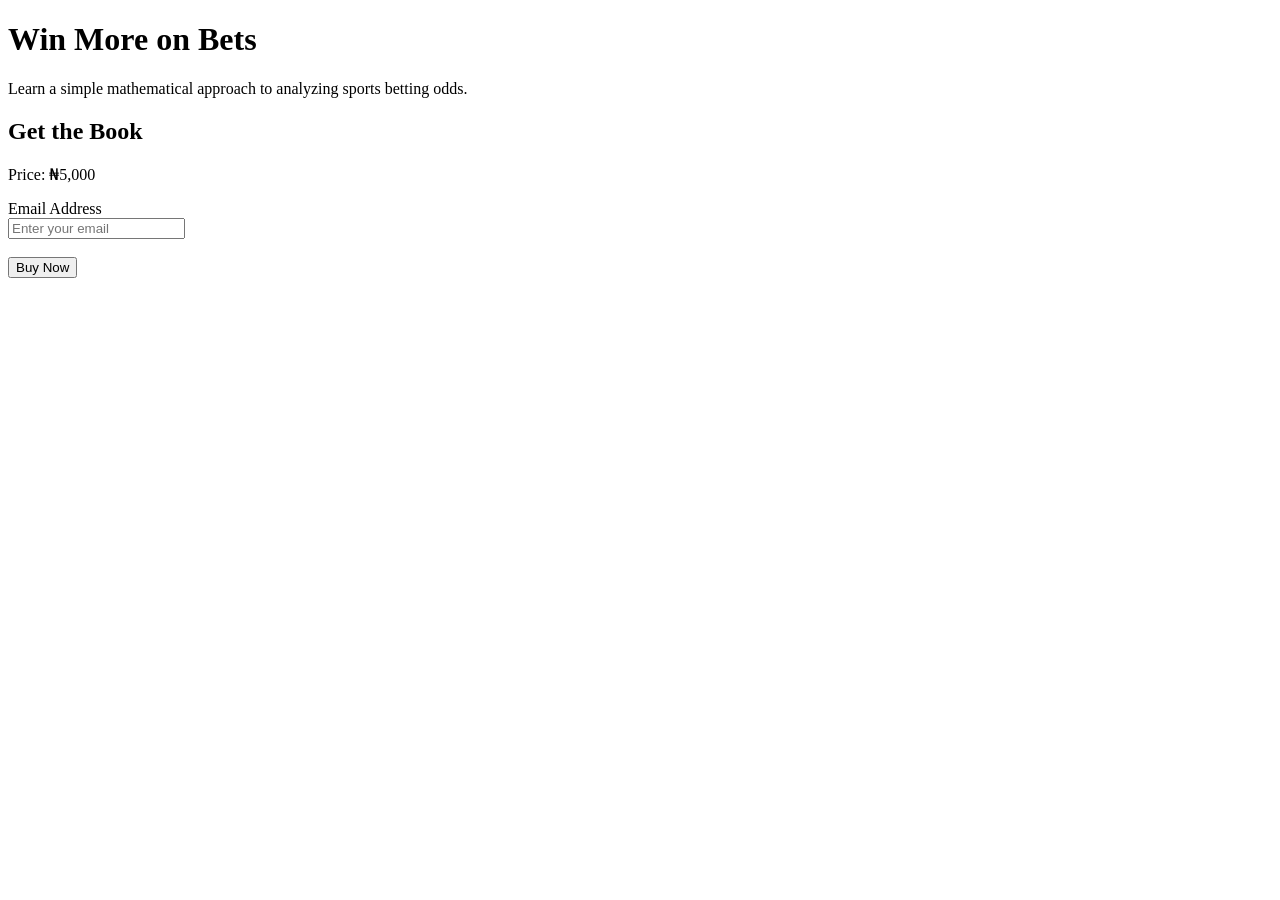
==== index.html @ 3d90311e "first commit" ====
<!DOCTYPE html>
<html lang="en">
<head>
    <meta charset="UTF-8">
    <meta name="viewport" content="width=device-width, initial-scale=1.0">
    <title>Win More on Bets</title>
</head>

<body>

    <h1>Win More on Bets</h1>

    <p>
        Learn a simple mathematical approach to analyzing sports betting odds.
    </p>

    <h2>Get the Book</h2>

    <p>Price: ₦5,000</p>

    <form id="paymentForm">

        <label for="email">Email Address</label>
        <br>

        <input
            type="email"
            id="email"
            name="email"
            placeholder="Enter your email"
            required
        >

        <br><br>

        <button type="submit" id="buyButton">
            Buy Now
        </button>

    </form>

    <p id="message"></p>

    <script src="script.js"></script>

</body>
</html>
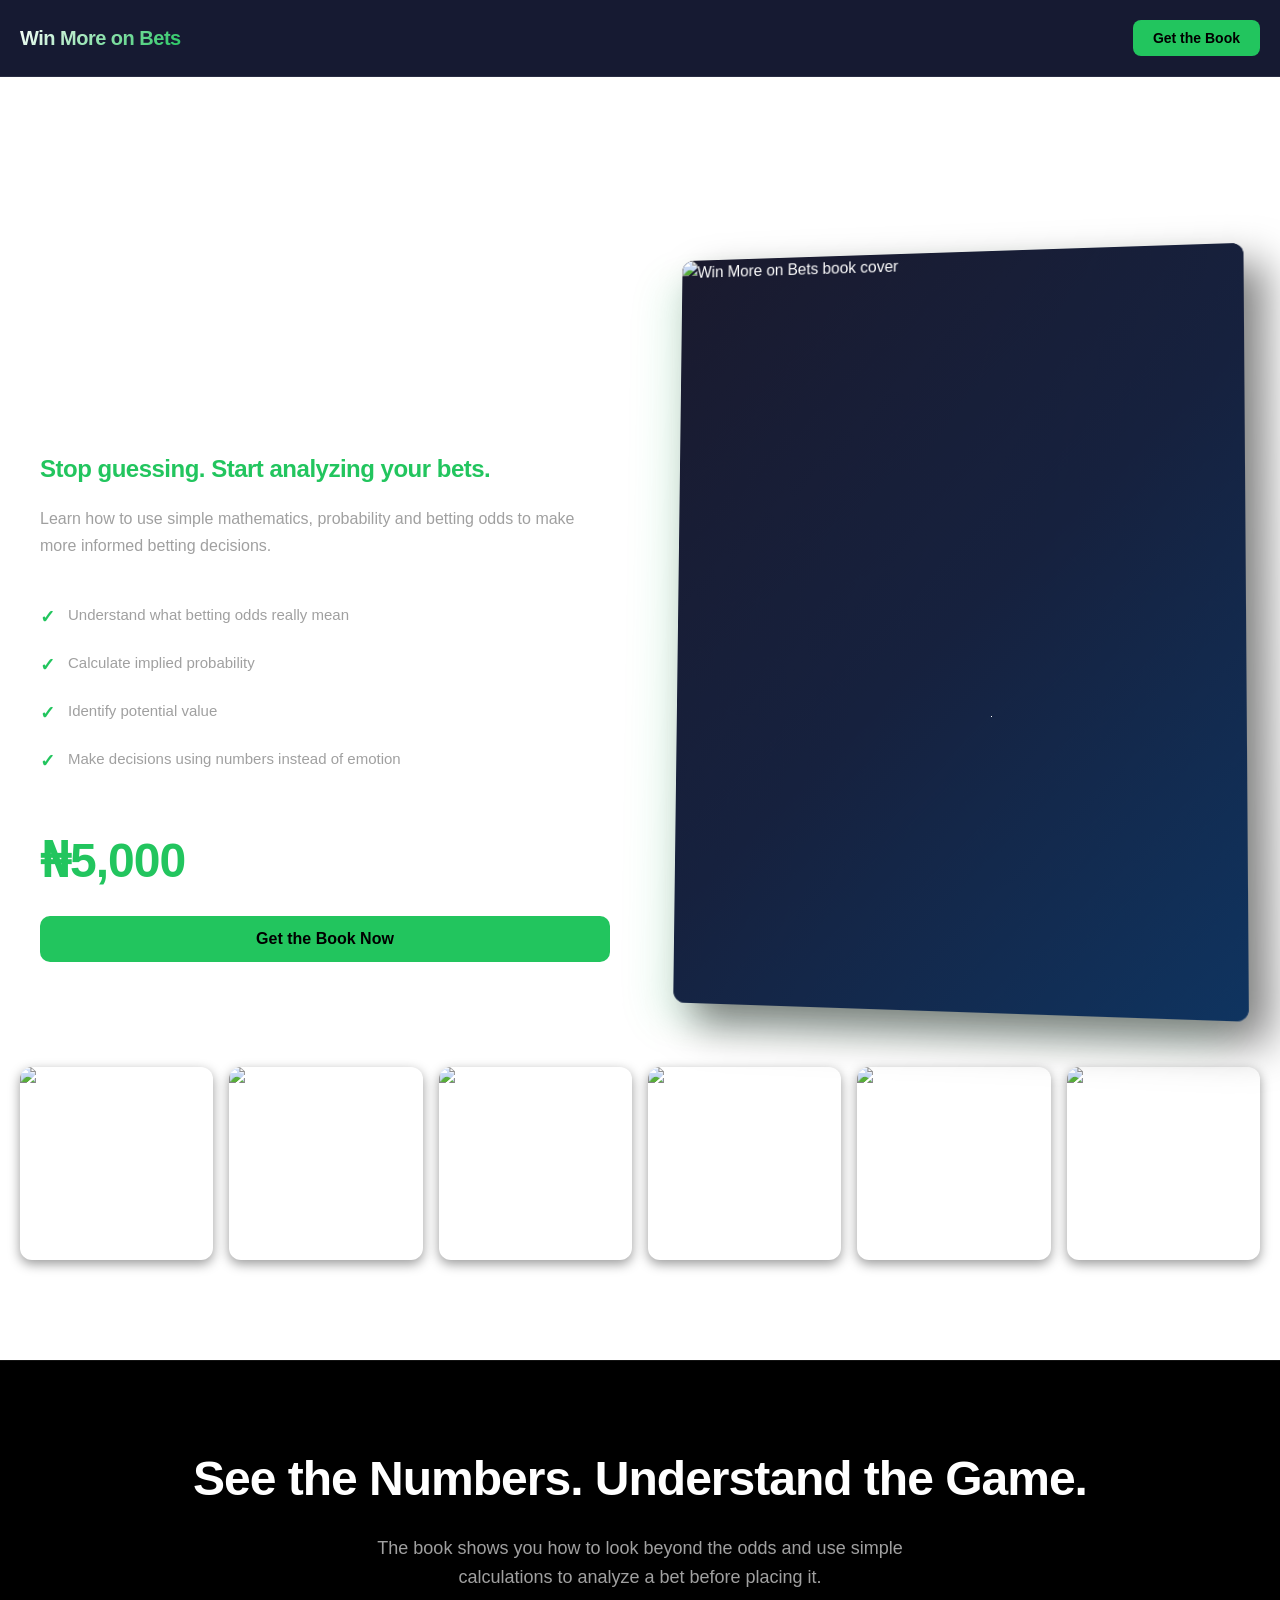
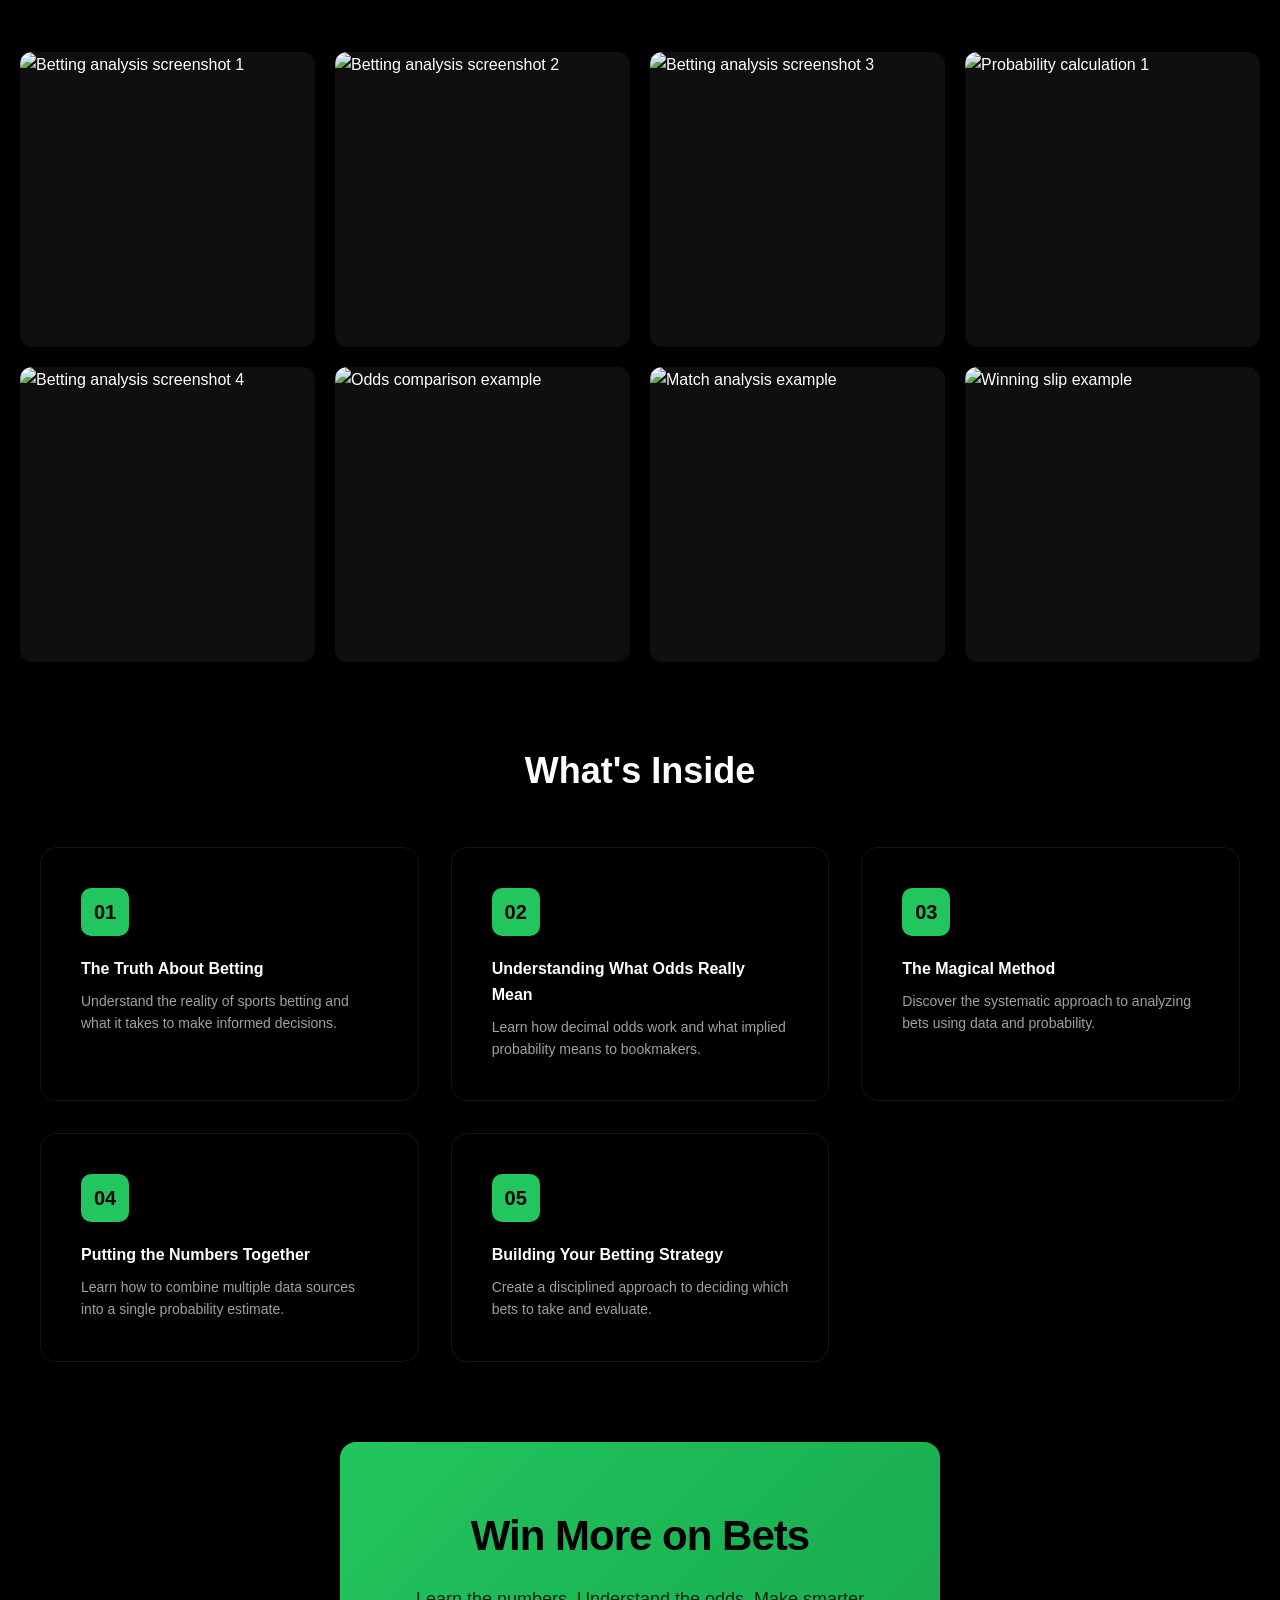
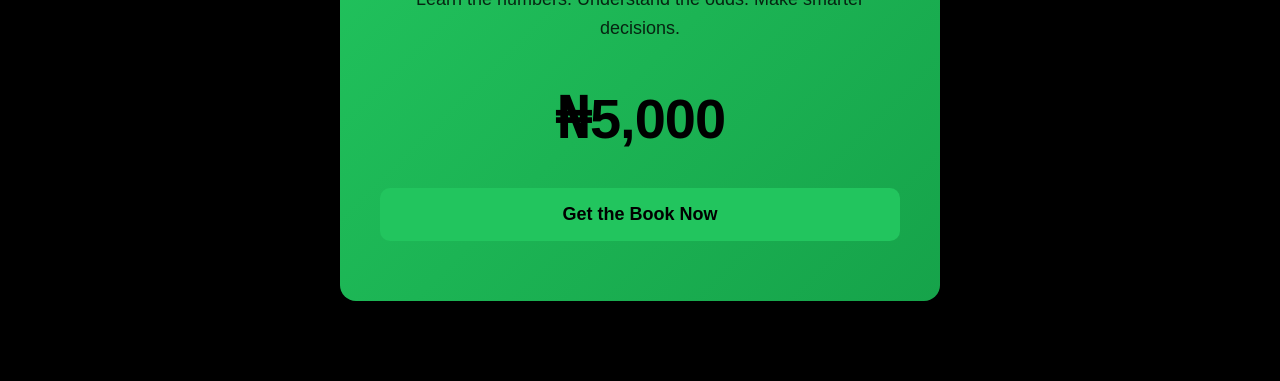
==== commit 9c357101: "Configure static files for deployment" ====
--- a/index.html
+++ b/index.html
@@ -3,45 +3,223 @@
 <head>
     <meta charset="UTF-8">
     <meta name="viewport" content="width=device-width, initial-scale=1.0">
+    <meta name="description" content="Learn to use simple mathematics and probability to make more informed sports betting decisions. Win More on Bets.">
+    <meta name="theme-color" content="#000000">
+    
+    <!-- Open Graph -->
+    <meta property="og:title" content="Win More on Bets — Stop Guessing. Start Analyzing.">
+    <meta property="og:description" content="Learn to use simple mathematics, probability and betting odds analysis to make more informed betting decisions.">
+    <meta property="og:type" content="website">
+    <meta property="og:url" content="https://winmoreonbets.com">
+    
+    <!-- Twitter Card -->
+    <meta name="twitter:card" content="summary_large_image">
+    <meta name="twitter:title" content="Win More on Bets">
+    <meta name="twitter:description" content="Stop guessing. Start analyzing your bets.">
+    
     <title>Win More on Bets</title>
+    <link rel="stylesheet" href="style.css">
 </head>
 
 <body>
 
-    <h1>Win More on Bets</h1>
-
-    <p>
-        Learn a simple mathematical approach to analyzing sports betting odds.
-    </p>
-
-    <h2>Get the Book</h2>
-
-    <p>Price: ₦5,000</p>
-
-    <form id="paymentForm">
-
-        <label for="email">Email Address</label>
-        <br>
-
-        <input
-            type="email"
-            id="email"
-            name="email"
-            placeholder="Enter your email"
-            required
-        >
-
-        <br><br>
-
-        <button type="submit" id="buyButton">
-            Buy Now
-        </button>
-
-    </form>
-
-    <p id="message"></p>
+    <!-- HEADER -->
+    <header class="header">
+        <div class="header-content">
+            <div class="logo">Win More on Bets</div>
+            <button class="header-cta" id="header-cta">Get the Book</button>
+        </div>
+    </header>
+
+    <!-- SECTION 1: HERO / PRODUCT OFFER -->
+    <section class="hero" id="section-1">
+        <div class="hero-container">
+            <!-- Left Content -->
+            <div class="hero-content">
+                <h1 class="hero-title">Win More<br>On Bets</h1>
+                <p class="hero-hook">Stop guessing. Start analyzing your bets.</p>
+                <p class="hero-description">Learn how to use simple mathematics, probability and betting odds to make more informed betting decisions.</p>
+                
+                <ul class="hero-benefits">
+                    <li>Understand what betting odds really mean</li>
+                    <li>Calculate implied probability</li>
+                    <li>Identify potential value</li>
+                    <li>Make decisions using numbers instead of emotion</li>
+                </ul>
+
+                <div class="hero-price-section">
+                    <div class="price">₦5,000</div>
+                    <button class="btn btn-primary" id="cta-hero">Get the Book Now</button>
+                </div>
+            </div>
+
+            <!-- Right: Book Mockup -->
+            <div class="hero-book">
+                <div class="book-cover">
+                    <img src="images/book-cover.png" alt="Win More on Bets book cover" class="book-image">
+                </div>
+            </div>
+        </div>
+
+        <!-- Image Gallery Strip -->
+        <div class="gallery-strip">
+            <div class="gallery-strip-item">
+                <img src="images/winning-1.png" alt="Winning bet example 1" loading="lazy">
+            </div>
+            <div class="gallery-strip-item">
+                <img src="images/winning-2.png" alt="Winning bet example 2" loading="lazy">
+            </div>
+            <div class="gallery-strip-item">
+                <img src="images/winning-3.png" alt="Winning bet example 3" loading="lazy">
+            </div>
+            <div class="gallery-strip-item">
+                <img src="images/winning-4.png" alt="Winning bet example 4" loading="lazy">
+            </div>
+            <div class="gallery-strip-item">
+                <img src="images/winning-5.png" alt="Winning bet example 5" loading="lazy">
+            </div>
+            <div class="gallery-strip-item">
+                <img src="images/analysis.png" alt="Betting analysis" loading="lazy">
+            </div>
+        </div>
+    </section>
+
+    <!-- SECTION 2: PROOF + WHAT YOU GET -->
+    <section class="proof-section" id="section-2">
+        <div class="proof-header">
+            <h2>See the Numbers. Understand the Game.</h2>
+            <p>The book shows you how to look beyond the odds and use simple calculations to analyze a bet before placing it.</p>
+        </div>
+
+        <!-- Screenshot Gallery -->
+        <div class="gallery-container">
+            <div class="gallery-grid">
+                <div class="gallery-item">
+                    <img src="images/winning-1.png" alt="Betting analysis screenshot 1" loading="lazy">
+                    <div class="gallery-overlay"></div>
+                </div>
+                <div class="gallery-item">
+                    <img src="images/winning-2.png" alt="Betting analysis screenshot 2" loading="lazy">
+                    <div class="gallery-overlay"></div>
+                </div>
+                <div class="gallery-item">
+                    <img src="images/winning-3.png" alt="Betting analysis screenshot 3" loading="lazy">
+                    <div class="gallery-overlay"></div>
+                </div>
+                <div class="gallery-item">
+                    <img src="images/analysis-1.png" alt="Probability calculation 1" loading="lazy">
+                    <div class="gallery-overlay"></div>
+                </div>
+                <div class="gallery-item">
+                    <img src="images/winning-4.png" alt="Betting analysis screenshot 4" loading="lazy">
+                    <div class="gallery-overlay"></div>
+                </div>
+                <div class="gallery-item">
+                    <img src="images/analysis-2.png" alt="Odds comparison example" loading="lazy">
+                    <div class="gallery-overlay"></div>
+                </div>
+                <div class="gallery-item">
+                    <img src="images/winning-5.png" alt="Match analysis example" loading="lazy">
+                    <div class="gallery-overlay"></div>
+                </div>
+                <div class="gallery-item">
+                    <img src="images/winning-6.png" alt="Winning slip example" loading="lazy">
+                    <div class="gallery-overlay"></div>
+                </div>
+            </div>
+        </div>
+
+        <!-- What's Inside -->
+        <div class="whats-inside">
+            <h3>What's Inside</h3>
+            <div class="chapters-grid">
+                <div class="chapter-card">
+                    <span class="chapter-number">01</span>
+                    <h4>The Truth About Betting</h4>
+                    <p>Understand the reality of sports betting and what it takes to make informed decisions.</p>
+                </div>
+                <div class="chapter-card">
+                    <span class="chapter-number">02</span>
+                    <h4>Understanding What Odds Really Mean</h4>
+                    <p>Learn how decimal odds work and what implied probability means to bookmakers.</p>
+                </div>
+                <div class="chapter-card">
+                    <span class="chapter-number">03</span>
+                    <h4>The Magical Method</h4>
+                    <p>Discover the systematic approach to analyzing bets using data and probability.</p>
+                </div>
+                <div class="chapter-card">
+                    <span class="chapter-number">04</span>
+                    <h4>Putting the Numbers Together</h4>
+                    <p>Learn how to combine multiple data sources into a single probability estimate.</p>
+                </div>
+                <div class="chapter-card">
+                    <span class="chapter-number">05</span>
+                    <h4>Building Your Betting Strategy</h4>
+                    <p>Create a disciplined approach to deciding which bets to take and evaluate.</p>
+                </div>
+            </div>
+        </div>
+
+        <!-- Final CTA -->
+        <div class="final-cta">
+            <h2>Win More on Bets</h2>
+            <p>Learn the numbers. Understand the odds. Make smarter decisions.</p>
+            <div class="price">₦5,000</div>
+            <button class="btn btn-primary btn-large" id="cta-final">Get the Book Now</button>
+        </div>
+    </section>
+
+    <!-- PAYMENT FORM MODAL -->
+    <div class="payment-modal" id="payment-modal">
+        <div class="payment-modal-content">
+            <button class="modal-close" id="modal-close">&times;</button>
+            <h2>Complete Your Purchase</h2>
+            
+            <div class="payment-summary">
+                <div class="summary-item">
+                    <span>Win More on Bets</span>
+                    <span>₦5,000</span>
+                </div>
+                <div class="summary-total">
+                    <span>Total</span>
+                    <span>₦5,000</span>
+                </div>
+            </div>
+
+            <form id="paymentForm">
+                <div class="form-group">
+                    <label for="email">Email Address</label>
+                    <input
+                        type="email"
+                        id="email"
+                        name="email"
+                        placeholder="Enter your email"
+                        required
+                    >
+                    <p class="form-hint">We'll send your book access link to this email.</p>
+                </div>
+
+                <button type="submit" id="buyButton" class="btn btn-primary btn-large">
+                    Buy Now — ₦5,000
+                </button>
+            </form>
+
+            <p id="message" class="message"></p>
+        </div>
+    </div>
+
+    <!-- LIGHTBOX for gallery -->
+    <div class="lightbox" id="lightbox">
+        <button class="lightbox-close" id="lightbox-close">&times;</button>
+        <button class="lightbox-prev" id="lightbox-prev">&#10094;</button>
+        <div class="lightbox-image-container">
+            <img id="lightbox-image" src="" alt="Gallery image">
+        </div>
+        <button class="lightbox-next" id="lightbox-next">&#10095;</button>
+    </div>
 
     <script src="script.js"></script>
-
 </body>
+</html>
 </html>
--- a/style.css
+++ b/style.css
@@ -0,0 +1,2450 @@
+/* ============================================
+   ROOT VARIABLES
+   ============================================ */
+
+:root {
+    --bg-primary: #000000;
+    --bg-secondary: #0f0f0f;
+    --text-primary: #ffffff;
+    --text-secondary: #a0a0a0;
+    --accent-green: #22c55e;
+    --accent-gold: #fbbf24;
+    --border-color: rgba(255, 255, 255, 0.08);
+    --shadow-sm: 0 4px 12px rgba(0, 0, 0, 0.4);
+    --shadow-md: 0 8px 24px rgba(0, 0, 0, 0.5);
+    --shadow-lg: 0 16px 40px rgba(0, 0, 0, 0.6);
+}
+
+* {
+    margin: 0;
+    padding: 0;
+    box-sizing: border-box;
+}
+
+html {
+    scroll-behavior: smooth;
+}
+
+body {
+    font-family: -apple-system, BlinkMacSystemFont, 'Segoe UI', 'Roboto', 'Oxygen', 'Ubuntu', 'Cantarell', sans-serif;
+    background-color: var(--bg-primary);
+    color: var(--text-primary);
+    line-height: 1.6;
+    overflow-x: hidden;
+}
+
+@media (prefers-reduced-motion: reduce) {
+    html {
+        scroll-behavior: auto;
+    }
+    * {
+        animation-duration: 0.01ms !important;
+        animation-iteration-count: 1 !important;
+        transition-duration: 0.01ms !important;
+    }
+}
+
+/* ============================================
+   HEADER
+   ============================================ */
+
+.header {
+    position: fixed;
+    top: 0;
+    left: 0;
+    right: 0;
+    z-index: 1000;
+    background-color: rgba(0, 0, 0, 0.95);
+    backdrop-filter: blur(10px);
+    border-bottom: 1px solid var(--border-color);
+    padding: 16px 0;
+}
+
+.header-content {
+    max-width: 1400px;
+    margin: 0 auto;
+    padding: 0 20px;
+    display: flex;
+    justify-content: space-between;
+    align-items: center;
+}
+
+.logo {
+    font-size: 18px;
+    font-weight: 700;
+    letter-spacing: -0.5px;
+    background: linear-gradient(135deg, var(--text-primary), var(--accent-green));
+    -webkit-background-clip: text;
+    -webkit-text-fill-color: transparent;
+    background-clip: text;
+}
+
+.header-cta {
+    padding: 10px 20px;
+    background-color: var(--accent-green);
+    color: #000;
+    border: none;
+    border-radius: 8px;
+    font-weight: 600;
+    font-size: 14px;
+    cursor: pointer;
+    transition: all 0.3s ease;
+}
+
+.header-cta:hover {
+    background-color: #16a34a;
+    transform: translateY(-2px);
+}
+
+/* ============================================
+   HERO SECTION
+   ============================================ */
+
+.hero {
+    margin-top: 70px;
+    padding: 80px 20px;
+    background: linear-gradient(135deg, var(--bg-primary) 0%, var(--bg-secondary) 100%);
+}
+
+.hero-container {
+    max-width: 1400px;
+    margin: 0 auto;
+    display: grid;
+    grid-template-columns: 1fr 1fr;
+    gap: 60px;
+    align-items: center;
+}
+
+.hero-content {
+    animation: fadeInUp 0.8s ease 0.1s both;
+}
+
+.hero-title {
+    font-size: 72px;
+    font-weight: 900;
+    line-height: 1.1;
+    margin-bottom: 24px;
+    letter-spacing: -2px;
+}
+
+.hero-hook {
+    font-size: 24px;
+    color: var(--accent-green);
+    font-weight: 700;
+    margin-bottom: 16px;
+    letter-spacing: -0.5px;
+}
+
+.hero-description {
+    font-size: 16px;
+    color: var(--text-secondary);
+    margin-bottom: 32px;
+    line-height: 1.7;
+}
+
+.hero-benefits {
+    list-style: none;
+    margin-bottom: 40px;
+}
+
+.hero-benefits li {
+    padding: 12px 0 12px 28px;
+    position: relative;
+    color: var(--text-secondary);
+    font-size: 15px;
+}
+
+.hero-benefits li:before {
+    content: "✓";
+    position: absolute;
+    left: 0;
+    color: var(--accent-green);
+    font-weight: 700;
+    font-size: 18px;
+}
+
+.hero-price-section {
+    display: flex;
+    flex-direction: column;
+    gap: 16px;
+}
+
+.price {
+    font-size: 48px;
+    font-weight: 900;
+    color: var(--accent-green);
+    letter-spacing: -1px;
+}
+
+.hero-book {
+    animation: fadeInRight 0.8s ease 0.2s both;
+    perspective: 1000px;
+}
+
+.book-cover {
+    position: relative;
+    border-radius: 16px;
+    overflow: hidden;
+    box-shadow: 0 30px 60px rgba(34, 197, 94, 0.15), 0 30px 60px rgba(0, 0, 0, 0.6);
+}
+
+.book-image {
+    width: 100%;
+    height: auto;
+    display: block;
+    background: linear-gradient(135deg, #1a1a2e 0%, #16213e 50%, #0f3460 100%);
+    aspect-ratio: 9 / 12;
+    object-fit: cover;
+}
+
+/* ============================================
+   GALLERY STRIP
+   ============================================ */
+
+.gallery-strip {
+    display: grid;
+    grid-template-columns: repeat(6, 1fr);
+    gap: 16px;
+    margin-top: 60px;
+    max-width: 1400px;
+    margin-left: auto;
+    margin-right: auto;
+}
+
+.gallery-strip-item {
+    aspect-ratio: 1;
+    border-radius: 12px;
+    overflow: hidden;
+    box-shadow: var(--shadow-sm);
+    cursor: pointer;
+    transition: all 0.3s ease;
+}
+
+.gallery-strip-item img {
+    width: 100%;
+    height: 100%;
+    object-fit: cover;
+    display: block;
+}
+
+.gallery-strip-item:hover {
+    transform: translateY(-4px);
+    box-shadow: var(--shadow-md);
+}
+
+/* ============================================
+   PROOF SECTION
+   ============================================ */
+
+.proof-section {
+    padding: 80px 20px;
+    background-color: var(--bg-primary);
+    border-top: 1px solid var(--border-color);
+}
+
+.proof-header {
+    max-width: 1400px;
+    margin: 0 auto 60px;
+    text-align: center;
+}
+
+.proof-header h2 {
+    font-size: 48px;
+    font-weight: 800;
+    margin-bottom: 16px;
+    letter-spacing: -1px;
+}
+
+.proof-header p {
+    font-size: 18px;
+    color: var(--text-secondary);
+    max-width: 600px;
+    margin: 0 auto;
+    line-height: 1.6;
+}
+
+/* ============================================
+   GALLERY CONTAINER
+   ============================================ */
+
+.gallery-container {
+    max-width: 1400px;
+    margin: 0 auto 80px;
+}
+
+.gallery-grid {
+    display: grid;
+    grid-template-columns: repeat(4, 1fr);
+    gap: 20px;
+}
+
+.gallery-item {
+    position: relative;
+    aspect-ratio: 1;
+    border-radius: 12px;
+    overflow: hidden;
+    box-shadow: var(--shadow-md);
+    cursor: pointer;
+    transition: all 0.3s ease;
+    background-color: var(--bg-secondary);
+}
+
+.gallery-item img {
+    width: 100%;
+    height: 100%;
+    object-fit: cover;
+    display: block;
+}
+
+.gallery-overlay {
+    position: absolute;
+    top: 0;
+    left: 0;
+    width: 100%;
+    height: 100%;
+    background-color: rgba(0, 0, 0, 0);
+    transition: background-color 0.3s ease;
+}
+
+.gallery-item:hover {
+    transform: translateY(-8px);
+    box-shadow: var(--shadow-lg);
+}
+
+.gallery-item:hover .gallery-overlay {
+    background-color: rgba(0, 0, 0, 0.3);
+}
+
+/* ============================================
+   WHATS INSIDE
+   ============================================ */
+
+.whats-inside {
+    max-width: 1400px;
+    margin: 0 auto 80px;
+}
+
+.whats-inside h3 {
+    font-size: 36px;
+    font-weight: 800;
+    margin-bottom: 48px;
+    text-align: center;
+}
+
+.chapters-grid {
+    display: grid;
+    grid-template-columns: repeat(5, 1fr);
+    gap: 24px;
+}
+
+.chapter-card {
+    padding: 24px;
+    background-color: var(--bg-secondary);
+    border: 1px solid var(--border-color);
+    border-radius: 12px;
+    transition: all 0.3s ease;
+}
+
+.chapter-card:hover {
+    border-color: var(--accent-green);
+    background-color: rgba(34, 197, 94, 0.05);
+    transform: translateY(-4px);
+}
+
+.chapter-number {
+    display: inline-block;
+    font-size: 14px;
+    font-weight: 700;
+    color: var(--accent-green);
+    margin-bottom: 12px;
+}
+
+.chapter-card h4 {
+    font-size: 16px;
+    font-weight: 600;
+    margin-bottom: 8px;
+}
+
+.chapter-card p {
+    font-size: 13px;
+    color: var(--text-secondary);
+    line-height: 1.6;
+}
+
+/* ============================================
+   FINAL CTA
+   ============================================ */
+
+.final-cta {
+    max-width: 600px;
+    margin: 0 auto;
+    padding: 60px 40px;
+    background: linear-gradient(135deg, var(--accent-green) 0%, #16a34a 100%);
+    border-radius: 16px;
+    text-align: center;
+    color: #000;
+}
+
+.final-cta h2 {
+    font-size: 42px;
+    font-weight: 800;
+    margin-bottom: 16px;
+    letter-spacing: -1px;
+}
+
+.final-cta p {
+    font-size: 18px;
+    color: rgba(0, 0, 0, 0.8);
+    margin-bottom: 32px;
+    line-height: 1.6;
+}
+
+.final-cta .price {
+    color: #000;
+    margin-bottom: 24px;
+    font-size: 56px;
+}
+
+/* ============================================
+   BUTTONS
+   ============================================ */
+
+.btn {
+    padding: 16px 32px;
+    border: none;
+    border-radius: 10px;
+    font-size: 16px;
+    font-weight: 600;
+    cursor: pointer;
+    transition: all 0.3s ease;
+    display: inline-block;
+    text-align: center;
+}
+
+.btn-primary {
+    background-color: var(--accent-green);
+    color: #000;
+}
+
+.btn-primary:hover {
+    background-color: #16a34a;
+    transform: translateY(-2px);
+    box-shadow: 0 12px 24px rgba(34, 197, 94, 0.25);
+}
+
+.btn-primary:active {
+    transform: translateY(0);
+}
+
+.btn-large {
+    width: 100%;
+    padding: 18px 32px;
+    font-size: 18px;
+}
+
+/* ============================================
+   PAYMENT MODAL
+   ============================================ */
+
+.payment-modal {
+    display: none;
+    position: fixed;
+    top: 0;
+    left: 0;
+    width: 100%;
+    height: 100%;
+    background-color: rgba(0, 0, 0, 0.9);
+    z-index: 2000;
+    align-items: center;
+    justify-content: center;
+    padding: 20px;
+}
+
+.payment-modal.active {
+    display: flex;
+}
+
+.payment-modal-content {
+    background-color: var(--bg-secondary);
+    border: 1px solid var(--border-color);
+    border-radius: 16px;
+    padding: 40px;
+    max-width: 500px;
+    width: 100%;
+    position: relative;
+    box-shadow: var(--shadow-lg);
+}
+
+.modal-close {
+    position: absolute;
+    top: 20px;
+    right: 20px;
+    background: none;
+    border: none;
+    font-size: 28px;
+    color: var(--text-secondary);
+    cursor: pointer;
+    transition: color 0.3s ease;
+}
+
+.modal-close:hover {
+    color: var(--text-primary);
+}
+
+.payment-modal-content h2 {
+    font-size: 28px;
+    font-weight: 700;
+    margin-bottom: 32px;
+}
+
+.payment-summary {
+    background-color: var(--bg-primary);
+    border: 1px solid var(--border-color);
+    border-radius: 12px;
+    padding: 20px;
+    margin-bottom: 32px;
+}
+
+.summary-item {
+    display: flex;
+    justify-content: space-between;
+    padding: 12px 0;
+    font-size: 14px;
+    color: var(--text-secondary);
+    border-bottom: 1px solid var(--border-color);
+}
+
+.summary-item:last-child {
+    border-bottom: none;
+}
+
+.summary-total {
+    display: flex;
+    justify-content: space-between;
+    padding: 12px 0;
+    margin-top: 12px;
+    font-size: 18px;
+    font-weight: 700;
+    color: var(--accent-green);
+}
+
+.form-group {
+    margin-bottom: 24px;
+}
+
+.form-group label {
+    display: block;
+    margin-bottom: 8px;
+    font-weight: 600;
+    font-size: 14px;
+}
+
+.form-group input {
+    width: 100%;
+    padding: 12px 16px;
+    background-color: var(--bg-primary);
+    border: 1px solid var(--border-color);
+    border-radius: 8px;
+    color: var(--text-primary);
+    font-size: 14px;
+    transition: border-color 0.3s ease;
+}
+
+.form-group input:focus {
+    outline: none;
+    border-color: var(--accent-green);
+    box-shadow: 0 0 0 3px rgba(34, 197, 94, 0.1);
+}
+
+.form-hint {
+    margin-top: 6px;
+    font-size: 12px;
+    color: var(--text-secondary);
+}
+
+.message {
+    margin-top: 16px;
+    padding: 12px;
+    border-radius: 8px;
+    font-size: 14px;
+    text-align: center;
+    min-height: 20px;
+}
+
+.message.success {
+    background-color: rgba(34, 197, 94, 0.1);
+    color: var(--accent-green);
+}
+
+.message.error {
+    background-color: rgba(239, 68, 68, 0.1);
+    color: #ef4444;
+}
+
+/* ============================================
+   LIGHTBOX
+   ============================================ */
+
+.lightbox {
+    display: none;
+    position: fixed;
+    top: 0;
+    left: 0;
+    width: 100%;
+    height: 100%;
+    background-color: rgba(0, 0, 0, 0.95);
+    z-index: 2000;
+    align-items: center;
+    justify-content: center;
+    padding: 40px 20px;
+}
+
+.lightbox.active {
+    display: flex;
+}
+
+.lightbox-close {
+    position: absolute;
+    top: 20px;
+    right: 20px;
+    background: none;
+    border: none;
+    font-size: 32px;
+    color: var(--text-primary);
+    cursor: pointer;
+    transition: color 0.3s ease;
+}
+
+.lightbox-close:hover {
+    color: var(--accent-green);
+}
+
+.lightbox-image-container {
+    position: relative;
+    width: 100%;
+    max-width: 900px;
+    max-height: 90vh;
+    display: flex;
+    align-items: center;
+    justify-content: center;
+}
+
+#lightbox-image {
+    max-width: 100%;
+    max-height: 90vh;
+    width: auto;
+    height: auto;
+    border-radius: 12px;
+    box-shadow: var(--shadow-lg);
+}
+
+.lightbox-prev,
+.lightbox-next {
+    position: absolute;
+    top: 50%;
+    transform: translateY(-50%);
+    background-color: rgba(34, 197, 94, 0.2);
+    border: none;
+    color: var(--text-primary);
+    font-size: 28px;
+    padding: 12px 16px;
+    cursor: pointer;
+    border-radius: 8px;
+    transition: all 0.3s ease;
+    z-index: 2001;
+}
+
+.lightbox-prev:hover,
+.lightbox-next:hover {
+    background-color: var(--accent-green);
+    color: #000;
+}
+
+.lightbox-prev {
+    left: 20px;
+}
+
+.lightbox-next {
+    right: 20px;
+}
+
+/* ============================================
+   MOBILE RESPONSIVE
+   ============================================ */
+
+@media (max-width: 1024px) {
+    .hero-container {
+        grid-template-columns: 1fr;
+        gap: 40px;
+    }
+
+    .hero-title {
+        font-size: 48px;
+    }
+
+    .gallery-strip {
+        grid-template-columns: repeat(4, 1fr);
+    }
+
+    .chapters-grid {
+        grid-template-columns: repeat(2, 1fr);
+    }
+
+    .gallery-grid {
+        grid-template-columns: repeat(3, 1fr);
+    }
+}
+
+@media (max-width: 768px) {
+    .header {
+        padding: 12px 0;
+    }
+
+    .header-content {
+        padding: 0 16px;
+    }
+
+    .logo {
+        font-size: 16px;
+    }
+
+    .header-cta {
+        padding: 8px 16px;
+        font-size: 13px;
+    }
+
+    .hero {
+        margin-top: 60px;
+        padding: 60px 16px;
+    }
+
+    .hero-title {
+        font-size: 36px;
+        margin-bottom: 16px;
+    }
+
+    .hero-hook {
+        font-size: 18px;
+        margin-bottom: 12px;
+    }
+
+    .hero-description {
+        font-size: 15px;
+        margin-bottom: 24px;
+    }
+
+    .hero-benefits li {
+        padding: 10px 0 10px 28px;
+        font-size: 14px;
+    }
+
+    .hero-price-section {
+        gap: 12px;
+    }
+
+    .price {
+        font-size: 36px;
+    }
+
+    .gallery-strip {
+        grid-template-columns: repeat(3, 1fr);
+        gap: 12px;
+        margin-top: 40px;
+    }
+
+    .proof-section {
+        padding: 60px 16px;
+    }
+
+    .proof-header h2 {
+        font-size: 32px;
+    }
+
+    .proof-header p {
+        font-size: 16px;
+    }
+
+    .gallery-grid {
+        grid-template-columns: repeat(2, 1fr);
+        gap: 16px;
+        margin: 0 auto 60px;
+    }
+
+    .whats-inside h3 {
+        font-size: 28px;
+        margin-bottom: 32px;
+    }
+
+    .chapters-grid {
+        grid-template-columns: 1fr;
+        gap: 16px;
+    }
+
+    .chapter-card {
+        padding: 20px;
+    }
+
+    .chapter-card h4 {
+        font-size: 15px;
+    }
+
+    .chapter-card p {
+        font-size: 12px;
+    }
+
+    .final-cta {
+        padding: 40px 24px;
+        margin: 0 auto;
+    }
+
+    .final-cta h2 {
+        font-size: 28px;
+    }
+
+    .final-cta p {
+        font-size: 16px;
+    }
+
+    .final-cta .price {
+        font-size: 42px;
+    }
+
+    .btn {
+        padding: 14px 24px;
+        font-size: 15px;
+    }
+
+    .btn-large {
+        padding: 16px 24px;
+        font-size: 16px;
+    }
+
+    .payment-modal-content {
+        padding: 24px;
+    }
+
+    .payment-modal-content h2 {
+        font-size: 24px;
+    }
+
+    .modal-close {
+        top: 16px;
+        right: 16px;
+    }
+}
+
+@media (max-width: 480px) {
+    .hero {
+        padding: 40px 12px;
+    }
+
+    .hero-title {
+        font-size: 28px;
+        line-height: 1.2;
+        margin-bottom: 12px;
+    }
+
+    .hero-hook {
+        font-size: 16px;
+    }
+
+    .hero-description {
+        font-size: 14px;
+    }
+
+    .price {
+        font-size: 28px;
+    }
+
+    .gallery-strip {
+        grid-template-columns: repeat(2, 1fr);
+        gap: 10px;
+    }
+
+    .gallery-grid {
+        grid-template-columns: 1fr;
+    }
+
+    .proof-header h2 {
+        font-size: 24px;
+    }
+
+    .proof-header p {
+        font-size: 14px;
+    }
+
+    .whats-inside h3 {
+        font-size: 24px;
+    }
+
+    .final-cta {
+        padding: 32px 16px;
+    }
+
+    .final-cta h2 {
+        font-size: 24px;
+    }
+
+    .final-cta p {
+        font-size: 14px;
+        margin-bottom: 20px;
+    }
+
+    .lightbox-prev,
+    .lightbox-next {
+        padding: 10px 12px;
+        font-size: 20px;
+    }
+
+    .lightbox-prev {
+        left: 10px;
+    }
+
+    .lightbox-next {
+        right: 10px;
+    }
+}
+
+/* ============================================
+   ANIMATIONS
+   ============================================ */
+
+@keyframes fadeInUp {
+    from {
+        opacity: 0;
+        transform: translateY(20px);
+    }
+    to {
+        opacity: 1;
+        transform: translateY(0);
+    }
+}
+
+@keyframes fadeInRight {
+    from {
+        opacity: 0;
+        transform: translateX(20px);
+    }
+    to {
+        opacity: 1;
+        transform: translateX(0);
+    }
+}
+
+* {
+    margin: 0;
+    padding: 0;
+    box-sizing: border-box;
+}
+
+html {
+    scroll-behavior: smooth;
+    scroll-padding-top: 80px;
+}
+
+body {
+    font-family: -apple-system, BlinkMacSystemFont, 'Segoe UI', 'Roboto', 'Oxygen', 'Ubuntu', 'Cantarell', sans-serif;
+    background-color: var(--primary-bg);
+    color: var(--text-primary);
+    line-height: 1.6;
+    overflow-x: hidden;
+}
+
+@media (prefers-reduced-motion: reduce) {
+    html {
+        scroll-behavior: auto;
+    }
+    * {
+        animation-duration: 0.01ms !important;
+        animation-iteration-count: 1 !important;
+        transition-duration: 0.01ms !important;
+    }
+}
+
+/* ============================================
+   LAYOUT & CONTAINER
+   ============================================ */
+
+.container {
+    max-width: 1200px;
+    margin: 0 auto;
+    padding: 0 20px;
+}
+
+/* ============================================
+   HEADER / NAVIGATION
+   ============================================ */
+
+.header {
+    position: sticky;
+    top: 0;
+    z-index: 1000;
+    background-color: rgba(10, 14, 39, 0.95);
+    backdrop-filter: blur(10px);
+    border-bottom: 1px solid var(--border-color);
+    padding: 20px 0;
+    transition: all 0.3s ease;
+}
+
+.header.scrolled {
+    background-color: rgba(10, 14, 39, 0.98);
+    box-shadow: var(--shadow-md);
+}
+
+.header-container {
+    max-width: 1200px;
+    margin: 0 auto;
+    padding: 0 20px;
+    display: flex;
+    justify-content: space-between;
+    align-items: center;
+}
+
+.logo {
+    font-size: 20px;
+    font-weight: 700;
+    letter-spacing: -0.5px;
+    background: linear-gradient(135deg, var(--text-primary), var(--accent-green));
+    -webkit-background-clip: text;
+    -webkit-text-fill-color: transparent;
+    background-clip: text;
+}
+
+.nav {
+    display: flex;
+    gap: 40px;
+    align-items: center;
+}
+
+.nav-link {
+    color: var(--text-secondary);
+    text-decoration: none;
+    font-size: 14px;
+    font-weight: 500;
+    transition: color 0.3s ease;
+    cursor: pointer;
+}
+
+.nav-link:hover {
+    color: var(--accent-green);
+}
+
+.nav-cta {
+    background-color: var(--accent-green);
+    color: #000;
+    padding: 10px 24px;
+    border-radius: 8px;
+    font-weight: 600;
+    transition: all 0.3s ease;
+}
+
+.nav-cta:hover {
+    background-color: var(--accent-green-dark);
+    transform: translateY(-2px);
+    box-shadow: 0 8px 16px rgba(34, 197, 94, 0.2);
+}
+
+.hamburger {
+    display: none;
+    flex-direction: column;
+    gap: 6px;
+    background: none;
+    border: none;
+    cursor: pointer;
+}
+
+.hamburger span {
+    width: 24px;
+    height: 2px;
+    background-color: var(--text-primary);
+    transition: all 0.3s ease;
+    border-radius: 1px;
+}
+
+.hamburger.active span:nth-child(1) {
+    transform: rotate(45deg) translate(10px, 10px);
+}
+
+.hamburger.active span:nth-child(2) {
+    opacity: 0;
+}
+
+.hamburger.active span:nth-child(3) {
+    transform: rotate(-45deg) translate(7px, -7px);
+}
+
+@media (max-width: 768px) {
+    .hamburger {
+        display: flex;
+    }
+
+    .nav {
+        position: absolute;
+        top: 70px;
+        left: 0;
+        right: 0;
+        flex-direction: column;
+        gap: 0;
+        background-color: var(--secondary-bg);
+        max-height: 0;
+        overflow: hidden;
+        transition: max-height 0.3s ease;
+        border-bottom: 1px solid var(--border-color);
+    }
+
+    .nav.active {
+        max-height: 400px;
+    }
+
+    .nav-link {
+        padding: 16px 20px;
+        border-bottom: 1px solid var(--border-color);
+        font-size: 15px;
+    }
+
+    .nav-cta {
+        margin: 16px 20px;
+        width: calc(100% - 40px);
+        text-align: center;
+    }
+}
+
+/* ============================================
+   BUTTONS
+   ============================================ */
+
+.btn {
+    padding: 14px 28px;
+    border: none;
+    border-radius: 10px;
+    font-size: 16px;
+    font-weight: 600;
+    cursor: pointer;
+    transition: all 0.3s ease;
+    display: inline-block;
+    text-align: center;
+}
+
+.btn-primary {
+    background-color: var(--accent-green);
+    color: #000;
+}
+
+.btn-primary:hover {
+    background-color: var(--accent-green-dark);
+    transform: translateY(-2px);
+    box-shadow: 0 12px 24px rgba(34, 197, 94, 0.25);
+}
+
+.btn-primary:active {
+    transform: translateY(0);
+}
+
+.btn-primary:disabled {
+    background-color: #6b7280;
+    cursor: not-allowed;
+    transform: none;
+}
+
+.btn-secondary {
+    background-color: transparent;
+    color: var(--text-primary);
+    border: 2px solid var(--accent-green);
+}
+
+.btn-secondary:hover {
+    background-color: rgba(34, 197, 94, 0.1);
+    transform: translateY(-2px);
+}
+
+.btn-large {
+    padding: 16px 32px;
+    font-size: 18px;
+    width: 100%;
+}
+
+/* ============================================
+   HERO SECTION
+   ============================================ */
+
+.hero {
+    padding: 100px 20px;
+    background: linear-gradient(135deg, var(--primary-bg) 0%, var(--secondary-bg) 100%);
+}
+
+.hero-container {
+    max-width: 1200px;
+    margin: 0 auto;
+    display: grid;
+    grid-template-columns: 1fr 1fr;
+    gap: 60px;
+    align-items: center;
+}
+
+.hero-title {
+    font-size: 56px;
+    font-weight: 800;
+    line-height: 1.2;
+    margin-bottom: 24px;
+    letter-spacing: -1px;
+    animation: fadeInUp 0.8s ease 0.1s both;
+}
+
+.hero-subtitle {
+    font-size: 18px;
+    color: var(--text-secondary);
+    margin-bottom: 32px;
+    line-height: 1.6;
+    animation: fadeInUp 0.8s ease 0.2s both;
+}
+
+.hero-ctas {
+    display: flex;
+    gap: 16px;
+    margin-bottom: 32px;
+    animation: fadeInUp 0.8s ease 0.3s both;
+}
+
+.hero-trust {
+    font-size: 14px;
+    color: var(--text-secondary);
+    animation: fadeInUp 0.8s ease 0.4s both;
+}
+
+.hero-image {
+    animation: fadeInRight 0.8s ease 0.2s both;
+}
+
+.hero-image img {
+    width: 100%;
+    height: auto;
+    border-radius: 16px;
+    box-shadow: var(--shadow-lg);
+}
+
+@media (max-width: 768px) {
+    .hero {
+        padding: 60px 20px;
+    }
+
+    .hero-container {
+        grid-template-columns: 1fr;
+        gap: 40px;
+    }
+
+    .hero-title {
+        font-size: 36px;
+    }
+
+    .hero-subtitle {
+        font-size: 16px;
+    }
+
+    .hero-ctas {
+        flex-direction: column;
+    }
+}
+
+/* ============================================
+   STATS STRIP
+   ============================================ */
+
+.stats-strip {
+    padding: 60px 20px;
+    background-color: var(--secondary-bg);
+    border-top: 1px solid var(--border-color);
+    border-bottom: 1px solid var(--border-color);
+}
+
+.stats-container {
+    max-width: 1200px;
+    margin: 0 auto;
+    display: grid;
+    grid-template-columns: repeat(auto-fit, minmax(250px, 1fr));
+    gap: 20px;
+}
+
+.stat-card {
+    padding: 30px;
+    background-color: rgba(34, 197, 94, 0.05);
+    border: 1px solid var(--border-color);
+    border-radius: 12px;
+    text-align: center;
+    transition: all 0.3s ease;
+}
+
+.stat-card:hover {
+    border-color: var(--accent-green);
+    background-color: rgba(34, 197, 94, 0.1);
+    transform: translateY(-4px);
+}
+
+.stat-icon {
+    font-size: 40px;
+    margin-bottom: 12px;
+}
+
+.stat-label {
+    font-size: 18px;
+    font-weight: 600;
+    margin-bottom: 8px;
+    color: var(--accent-green);
+}
+
+.stat-value {
+    font-size: 14px;
+    color: var(--text-secondary);
+}
+
+/* ============================================
+   PROBLEM SECTION
+   ============================================ */
+
+.problem {
+    padding: 80px 20px;
+    background-color: var(--primary-bg);
+}
+
+.problem-content {
+    max-width: 1200px;
+    margin: 0 auto;
+    display: grid;
+    grid-template-columns: 1fr 1fr;
+    gap: 60px;
+    align-items: center;
+}
+
+.problem h2 {
+    font-size: 42px;
+    font-weight: 700;
+    margin-bottom: 24px;
+    line-height: 1.3;
+}
+
+.problem-text p {
+    margin-bottom: 16px;
+    color: var(--text-secondary);
+    line-height: 1.8;
+}
+
+.problem-list {
+    list-style: none;
+    margin: 20px 0 20px 0;
+    padding-left: 20px;
+}
+
+.problem-list li {
+    padding-left: 20px;
+    margin-bottom: 12px;
+    position: relative;
+    color: var(--text-secondary);
+}
+
+.problem-list li:before {
+    content: "→";
+    position: absolute;
+    left: 0;
+    color: var(--accent-green);
+}
+
+.problem-image img {
+    width: 100%;
+    border-radius: 12px;
+    box-shadow: var(--shadow-lg);
+}
+
+@media (max-width: 768px) {
+    .problem-content {
+        grid-template-columns: 1fr;
+        gap: 40px;
+    }
+
+    .problem h2 {
+        font-size: 32px;
+    }
+}
+
+/* ============================================
+   BIG IDEA SECTION
+   ============================================ */
+
+.big-idea {
+    padding: 80px 20px;
+    background: linear-gradient(135deg, var(--secondary-bg) 0%, var(--tertiary-bg) 100%);
+    border-top: 1px solid var(--border-color);
+}
+
+.big-idea h2 {
+    font-size: 42px;
+    font-weight: 700;
+    margin-bottom: 24px;
+    text-align: center;
+}
+
+.big-idea-intro {
+    max-width: 600px;
+    margin: 0 auto 48px;
+    text-align: center;
+    color: var(--text-secondary);
+    font-size: 16px;
+}
+
+.data-points {
+    display: grid;
+    grid-template-columns: repeat(auto-fit, minmax(150px, 1fr));
+    gap: 24px;
+    max-width: 900px;
+    margin: 0 auto 60px;
+}
+
+.data-point {
+    padding: 24px;
+    background-color: rgba(34, 197, 94, 0.08);
+    border: 1px solid var(--border-color);
+    border-radius: 12px;
+    text-align: center;
+    transition: all 0.3s ease;
+    display: flex;
+    flex-direction: column;
+    gap: 12px;
+    align-items: center;
+}
+
+.data-point:hover {
+    border-color: var(--accent-green);
+    background-color: rgba(34, 197, 94, 0.12);
+    transform: translateY(-4px);
+}
+
+.data-icon {
+    width: 40px;
+    height: 40px;
+    background: linear-gradient(135deg, var(--accent-green), var(--accent-gold));
+    border-radius: 50%;
+    display: flex;
+    align-items: center;
+    justify-content: center;
+    font-weight: 700;
+    color: #000;
+}
+
+.formula-section {
+    max-width: 600px;
+    margin: 0 auto;
+}
+
+.formula-section h3 {
+    font-size: 24px;
+    margin-bottom: 24px;
+    text-align: center;
+}
+
+.formula-card {
+    background-color: var(--tertiary-bg);
+    border: 2px solid var(--accent-green);
+    border-radius: 12px;
+    padding: 32px;
+    margin-bottom: 32px;
+}
+
+.formula-line {
+    display: flex;
+    justify-content: center;
+    align-items: center;
+    gap: 16px;
+    font-size: 18px;
+    font-weight: 600;
+    flex-wrap: wrap;
+}
+
+.formula-label {
+    color: var(--text-secondary);
+}
+
+.formula-equals {
+    color: var(--accent-green);
+    font-size: 24px;
+}
+
+.formula-value {
+    color: var(--accent-gold);
+}
+
+.example-section {
+    background-color: var(--tertiary-bg);
+    border: 1px solid var(--border-color);
+    border-radius: 12px;
+    padding: 32px;
+}
+
+.example-section h4 {
+    margin-bottom: 20px;
+    font-size: 18px;
+}
+
+.example-card {
+    background-color: rgba(34, 197, 94, 0.05);
+    border-left: 4px solid var(--accent-green);
+    padding: 20px;
+    border-radius: 8px;
+}
+
+.example-row {
+    display: flex;
+    justify-content: space-between;
+    padding: 10px 0;
+    color: var(--text-secondary);
+}
+
+.example-row .highlight {
+    color: var(--accent-green);
+    font-weight: 600;
+}
+
+@media (max-width: 768px) {
+    .big-idea h2 {
+        font-size: 32px;
+    }
+}
+
+/* ============================================
+   METHOD SECTION
+   ============================================ */
+
+.method {
+    padding: 80px 20px;
+    background-color: var(--primary-bg);
+    border-top: 1px solid var(--border-color);
+}
+
+.method h2 {
+    font-size: 42px;
+    font-weight: 700;
+    margin-bottom: 16px;
+    text-align: center;
+}
+
+.method-intro {
+    max-width: 600px;
+    margin: 0 auto 48px;
+    text-align: center;
+    color: var(--text-secondary);
+    font-size: 16px;
+}
+
+.method-grid {
+    display: grid;
+    grid-template-columns: repeat(auto-fit, minmax(320px, 1fr));
+    gap: 32px;
+    max-width: 1200px;
+    margin: 0 auto;
+}
+
+.method-card {
+    padding: 40px;
+    background: linear-gradient(135deg, rgba(34, 197, 94, 0.05), rgba(251, 191, 36, 0.02));
+    border: 1px solid var(--border-color);
+    border-radius: 16px;
+    transition: all 0.3s ease;
+}
+
+.method-card:hover {
+    border-color: var(--accent-green);
+    background: linear-gradient(135deg, rgba(34, 197, 94, 0.08), rgba(251, 191, 36, 0.04));
+    transform: translateY(-8px);
+    box-shadow: 0 16px 32px rgba(34, 197, 94, 0.1);
+}
+
+.method-number {
+    display: inline-flex;
+    align-items: center;
+    justify-content: center;
+    width: 50px;
+    height: 50px;
+    background: linear-gradient(135deg, var(--accent-green), var(--accent-gold));
+    border-radius: 12px;
+    font-weight: 700;
+    font-size: 24px;
+    color: #000;
+    margin-bottom: 20px;
+}
+
+.method-card h3 {
+    font-size: 20px;
+    margin-bottom: 12px;
+}
+
+.method-card p {
+    color: var(--text-secondary);
+    line-height: 1.6;
+}
+
+@media (max-width: 768px) {
+    .method h2 {
+        font-size: 32px;
+    }
+
+    .method-grid {
+        grid-template-columns: 1fr;
+    }
+}
+
+/* ============================================
+   EXAMPLE CALCULATION
+   ============================================ */
+
+.example-calculation {
+    padding: 80px 20px;
+    background: linear-gradient(135deg, var(--secondary-bg) 0%, var(--tertiary-bg) 100%);
+    border-top: 1px solid var(--border-color);
+}
+
+.example-calculation h2 {
+    font-size: 42px;
+    font-weight: 700;
+    margin-bottom: 48px;
+    text-align: center;
+}
+
+.calculation-cards {
+    max-width: 900px;
+    margin: 0 auto;
+    display: grid;
+    grid-template-columns: repeat(auto-fit, minmax(200px, 1fr));
+    gap: 20px;
+}
+
+.calculation-step {
+    background-color: var(--tertiary-bg);
+    border: 1px solid var(--border-color);
+    padding: 24px;
+    border-radius: 12px;
+    transition: all 0.3s ease;
+}
+
+.calculation-step:hover {
+    border-color: var(--accent-green);
+    box-shadow: 0 8px 16px rgba(34, 197, 94, 0.15);
+}
+
+.calculation-step.full-width {
+    grid-column: 1 / -1;
+}
+
+.calculation-step h3 {
+    font-size: 14px;
+    font-weight: 600;
+    text-transform: uppercase;
+    letter-spacing: 1px;
+    color: var(--text-secondary);
+    margin-bottom: 16px;
+}
+
+.calc-box {
+    background-color: rgba(34, 197, 94, 0.05);
+    border-left: 4px solid var(--accent-green);
+    padding: 20px;
+    border-radius: 8px;
+}
+
+.calc-line {
+    display: flex;
+    justify-content: space-between;
+    padding: 8px 0;
+    font-size: 14px;
+}
+
+.calc-highlight {
+    color: var(--accent-green);
+    font-weight: 700;
+    font-size: 16px;
+}
+
+.highlight-box {
+    background: linear-gradient(135deg, rgba(34, 197, 94, 0.08), rgba(251, 191, 36, 0.04));
+    border: 2px solid var(--accent-green);
+}
+
+.calc-note {
+    margin-top: 16px;
+    padding-top: 16px;
+    border-top: 1px solid var(--border-color);
+    font-size: 13px;
+    color: var(--text-secondary);
+    font-style: italic;
+}
+
+@media (max-width: 768px) {
+    .example-calculation h2 {
+        font-size: 32px;
+    }
+
+    .calculation-cards {
+        grid-template-columns: 1fr;
+    }
+}
+
+/* ============================================
+   BOOK PREVIEW
+   ============================================ */
+
+.book-preview {
+    padding: 80px 20px;
+    background-color: var(--primary-bg);
+    border-top: 1px solid var(--border-color);
+}
+
+.book-mockup-section {
+    max-width: 1200px;
+    margin: 0 auto;
+    display: grid;
+    grid-template-columns: 1fr 1fr;
+    gap: 60px;
+    align-items: center;
+}
+
+.book-mockup {
+    perspective: 1000px;
+}
+
+.book-cover {
+    width: 100%;
+    aspect-ratio: 9 / 12;
+    background: linear-gradient(135deg, #1a1a2e 0%, #16213e 50%, #0f3460 100%);
+    border-radius: 12px;
+    display: flex;
+    align-items: center;
+    justify-content: center;
+    box-shadow: 20px 20px 40px rgba(0, 0, 0, 0.5), -20px 20px 40px rgba(34, 197, 94, 0.1);
+    transform: rotateY(-5deg) rotateX(2deg);
+    transition: transform 0.3s ease;
+}
+
+.book-mockup:hover .book-cover {
+    transform: rotateY(-2deg) rotateX(1deg);
+}
+
+.book-cover-content {
+    text-align: center;
+    padding: 40px;
+    display: flex;
+    flex-direction: column;
+    justify-content: center;
+    align-items: center;
+}
+
+.book-text-block {
+    width: 100%;
+}
+
+.book-title {
+    font-size: 48px;
+    font-weight: 900;
+    line-height: 1.1;
+    margin-bottom: 24px;
+    background: linear-gradient(135deg, var(--accent-green), var(--accent-gold));
+    -webkit-background-clip: text;
+    -webkit-text-fill-color: transparent;
+    background-clip: text;
+    letter-spacing: -2px;
+}
+
+.book-subtitle {
+    font-size: 18px;
+    color: var(--text-secondary);
+    line-height: 1.4;
+    font-weight: 500;
+}
+
+.book-info h2 {
+    font-size: 32px;
+    font-weight: 700;
+    margin-bottom: 16px;
+}
+
+.book-info p {
+    font-size: 16px;
+    color: var(--text-secondary);
+    margin-bottom: 24px;
+    line-height: 1.6;
+}
+
+@media (max-width: 768px) {
+    .book-mockup-section {
+        grid-template-columns: 1fr;
+        gap: 40px;
+    }
+
+    .book-cover {
+        max-width: 280px;
+        margin: 0 auto;
+    }
+
+    .book-title {
+        font-size: 36px;
+    }
+}
+
+/* ============================================
+   CHAPTERS SECTION
+   ============================================ */
+
+.chapters {
+    padding: 80px 20px;
+    background: linear-gradient(135deg, var(--secondary-bg) 0%, var(--tertiary-bg) 100%);
+    border-top: 1px solid var(--border-color);
+}
+
+.chapters h2 {
+    font-size: 42px;
+    font-weight: 700;
+    margin-bottom: 16px;
+    text-align: center;
+}
+
+.chapters-intro {
+    max-width: 600px;
+    margin: 0 auto 48px;
+    text-align: center;
+    color: var(--text-secondary);
+    font-size: 16px;
+}
+
+.chapters-grid {
+    display: grid;
+    grid-template-columns: repeat(auto-fit, minmax(280px, 1fr));
+    gap: 32px;
+    max-width: 1200px;
+    margin: 0 auto;
+}
+
+.chapter-card {
+    padding: 40px;
+    background-color: var(--tertiary-bg);
+    border: 1px solid var(--border-color);
+    border-radius: 16px;
+    transition: all 0.3s ease;
+}
+
+.chapter-card:hover {
+    border-color: var(--accent-green);
+    background-color: rgba(34, 197, 94, 0.05);
+    transform: translateY(-8px);
+    box-shadow: 0 16px 32px rgba(34, 197, 94, 0.1);
+}
+
+.chapter-number {
+    display: inline-flex;
+    align-items: center;
+    justify-content: center;
+    width: 48px;
+    height: 48px;
+    background-color: var(--accent-green);
+    border-radius: 10px;
+    font-weight: 700;
+    font-size: 20px;
+    color: #000;
+    margin-bottom: 20px;
+}
+
+.chapter-card h3 {
+    font-size: 18px;
+    margin-bottom: 12px;
+    font-weight: 600;
+}
+
+.chapter-card p {
+    color: var(--text-secondary);
+    font-size: 14px;
+    line-height: 1.6;
+}
+
+@media (max-width: 768px) {
+    .chapters h2 {
+        font-size: 32px;
+    }
+
+    .chapters-grid {
+        grid-template-columns: 1fr;
+    }
+}
+
+/* ============================================
+   WHY THIS BOOK
+   ============================================ */
+
+.why-this-book {
+    padding: 80px 20px;
+    background-color: var(--primary-bg);
+    border-top: 1px solid var(--border-color);
+}
+
+.why-this-book h2 {
+    font-size: 42px;
+    font-weight: 700;
+    margin-bottom: 16px;
+    text-align: center;
+}
+
+.why-intro {
+    max-width: 600px;
+    margin: 0 auto 48px;
+    text-align: center;
+    color: var(--text-secondary);
+    font-size: 16px;
+}
+
+.benefits-grid {
+    display: grid;
+    grid-template-columns: repeat(auto-fit, minmax(280px, 1fr));
+    gap: 32px;
+    max-width: 1200px;
+    margin: 0 auto;
+}
+
+.benefit-card {
+    padding: 40px;
+    background: linear-gradient(135deg, rgba(34, 197, 94, 0.05), rgba(251, 191, 36, 0.02));
+    border: 1px solid var(--border-color);
+    border-radius: 16px;
+    text-align: center;
+    transition: all 0.3s ease;
+}
+
+.benefit-card:hover {
+    border-color: var(--accent-green);
+    background: linear-gradient(135deg, rgba(34, 197, 94, 0.08), rgba(251, 191, 36, 0.04));
+    transform: translateY(-8px);
+    box-shadow: 0 16px 32px rgba(34, 197, 94, 0.1);
+}
+
+.benefit-icon {
+    font-size: 48px;
+    margin-bottom: 20px;
+}
+
+.benefit-card h3 {
+    font-size: 18px;
+    margin-bottom: 12px;
+    font-weight: 600;
+}
+
+.benefit-card p {
+    color: var(--text-secondary);
+    font-size: 14px;
+    line-height: 1.6;
+}
+
+@media (max-width: 768px) {
+    .why-this-book h2 {
+        font-size: 32px;
+    }
+
+    .benefits-grid {
+        grid-template-columns: 1fr;
+    }
+}
+
+/* ============================================
+   ANALYSIS SHOWCASE
+   ============================================ */
+
+.analysis-showcase {
+    padding: 80px 20px;
+    background: linear-gradient(135deg, var(--secondary-bg) 0%, var(--tertiary-bg) 100%);
+    border-top: 1px solid var(--border-color);
+}
+
+.analysis-showcase h2 {
+    font-size: 42px;
+    font-weight: 700;
+    margin-bottom: 16px;
+    text-align: center;
+}
+
+.showcase-intro {
+    max-width: 600px;
+    margin: 0 auto 48px;
+    text-align: center;
+    color: var(--text-secondary);
+    font-size: 16px;
+}
+
+.showcase-grid {
+    display: grid;
+    grid-template-columns: repeat(auto-fit, minmax(280px, 1fr));
+    gap: 24px;
+    max-width: 1200px;
+    margin: 0 auto 32px;
+}
+
+.showcase-card {
+    position: relative;
+    border-radius: 12px;
+    overflow: hidden;
+    box-shadow: var(--shadow-md);
+    transition: all 0.3s ease;
+    border: 1px solid var(--border-color);
+}
+
+.showcase-card:hover {
+    transform: translateY(-8px);
+    box-shadow: var(--shadow-lg);
+}
+
+.showcase-card img {
+    width: 100%;
+    height: 250px;
+    object-fit: cover;
+    display: block;
+}
+
+.showcase-label {
+    position: absolute;
+    bottom: 0;
+    left: 0;
+    right: 0;
+    background: linear-gradient(180deg, transparent, rgba(10, 14, 39, 0.9));
+    padding: 24px 16px 16px;
+    font-size: 14px;
+    font-weight: 600;
+    color: var(--accent-green);
+}
+
+.showcase-note {
+    text-align: center;
+    color: var(--text-secondary);
+    font-size: 13px;
+    font-style: italic;
+}
+
+@media (max-width: 768px) {
+    .analysis-showcase h2 {
+        font-size: 32px;
+    }
+
+    .showcase-grid {
+        grid-template-columns: 1fr;
+    }
+}
+
+/* ============================================
+   CTA SECTION
+   ============================================ */
+
+.cta-section {
+    padding: 80px 20px;
+    background: linear-gradient(135deg, var(--accent-green) 0%, var(--accent-green-dark) 100%);
+    text-align: center;
+}
+
+.cta-content {
+    max-width: 600px;
+    margin: 0 auto;
+}
+
+.cta-section h2 {
+    font-size: 42px;
+    font-weight: 800;
+    margin-bottom: 16px;
+    color: #000;
+}
+
+.cta-section p {
+    font-size: 18px;
+    color: rgba(0, 0, 0, 0.8);
+    margin-bottom: 32px;
+    line-height: 1.6;
+}
+
+.price-display {
+    font-size: 56px;
+    font-weight: 900;
+    color: #000;
+    margin-bottom: 32px;
+    letter-spacing: -1px;
+}
+
+.cta-section .btn-primary {
+    background-color: #000;
+    color: var(--accent-green);
+}
+
+.cta-section .btn-primary:hover {
+    background-color: rgba(0, 0, 0, 0.9);
+    box-shadow: 0 12px 24px rgba(0, 0, 0, 0.3);
+}
+
+@media (max-width: 768px) {
+    .cta-section h2 {
+        font-size: 32px;
+    }
+
+    .price-display {
+        font-size: 42px;
+    }
+}
+
+/* ============================================
+   PAYMENT SECTION
+   ============================================ */
+
+.payment-section {
+    padding: 60px 20px;
+    background-color: rgba(10, 14, 39, 0.98);
+    border-top: 1px solid var(--border-color);
+}
+
+.payment-card {
+    max-width: 500px;
+    margin: 0 auto;
+    background-color: var(--secondary-bg);
+    border: 1px solid var(--border-color);
+    border-radius: 16px;
+    padding: 40px;
+    box-shadow: var(--shadow-lg);
+}
+
+.payment-card h2 {
+    font-size: 28px;
+    font-weight: 700;
+    margin-bottom: 32px;
+}
+
+.payment-summary {
+    background-color: var(--tertiary-bg);
+    border: 1px solid var(--border-color);
+    border-radius: 12px;
+    padding: 20px;
+    margin-bottom: 32px;
+}
+
+.payment-item {
+    display: flex;
+    justify-content: space-between;
+    padding: 12px 0;
+    font-size: 14px;
+    color: var(--text-secondary);
+    border-bottom: 1px solid var(--border-color);
+}
+
+.payment-item:last-child {
+    border-bottom: none;
+}
+
+.payment-total {
+    display: flex;
+    justify-content: space-between;
+    padding: 12px 0;
+    margin-top: 12px;
+    font-size: 18px;
+    font-weight: 700;
+    color: var(--accent-green);
+}
+
+.form-group {
+    margin-bottom: 24px;
+}
+
+.form-group label {
+    display: block;
+    margin-bottom: 8px;
+    font-weight: 600;
+    font-size: 14px;
+}
+
+.form-group input {
+    width: 100%;
+    padding: 12px 16px;
+    background-color: var(--tertiary-bg);
+    border: 1px solid var(--border-color);
+    border-radius: 8px;
+    color: var(--text-primary);
+    font-size: 14px;
+    transition: border-color 0.3s ease;
+}
+
+.form-group input:focus {
+    outline: none;
+    border-color: var(--accent-green);
+    box-shadow: 0 0 0 3px rgba(34, 197, 94, 0.1);
+}
+
+.form-hint {
+    margin-top: 8px;
+    font-size: 12px;
+    color: var(--text-secondary);
+}
+
+.message {
+    margin-top: 16px;
+    padding: 12px;
+    border-radius: 8px;
+    font-size: 14px;
+    text-align: center;
+}
+
+.message.success {
+    background-color: rgba(34, 197, 94, 0.1);
+    color: var(--accent-green);
+}
+
+.message.error {
+    background-color: rgba(239, 68, 68, 0.1);
+    color: #ef4444;
+}
+
+@media (max-width: 768px) {
+    .payment-card {
+        padding: 24px;
+    }
+
+    .payment-card h2 {
+        font-size: 24px;
+    }
+}
+
+/* ============================================
+   FAQ SECTION
+   ============================================ */
+
+.faq {
+    padding: 80px 20px;
+    background-color: var(--primary-bg);
+    border-top: 1px solid var(--border-color);
+}
+
+.faq h2 {
+    font-size: 42px;
+    font-weight: 700;
+    margin-bottom: 48px;
+    text-align: center;
+}
+
+.faq-grid {
+    display: grid;
+    grid-template-columns: repeat(auto-fit, minmax(500px, 1fr));
+    gap: 24px;
+    max-width: 1200px;
+    margin: 0 auto;
+}
+
+.faq-item {
+    background-color: var(--secondary-bg);
+    border: 1px solid var(--border-color);
+    border-radius: 12px;
+    overflow: hidden;
+    transition: all 0.3s ease;
+}
+
+.faq-item:hover {
+    border-color: var(--accent-green);
+}
+
+.faq-question {
+    width: 100%;
+    padding: 24px;
+    background: none;
+    border: none;
+    text-align: left;
+    cursor: pointer;
+    display: flex;
+    justify-content: space-between;
+    align-items: center;
+    gap: 16px;
+    font-size: 16px;
+    font-weight: 600;
+    color: var(--text-primary);
+    transition: color 0.3s ease;
+}
+
+.faq-question:hover {
+    color: var(--accent-green);
+}
+
+.faq-question span:first-child {
+    flex: 1;
+}
+
+.faq-icon {
+    display: flex;
+    align-items: center;
+    justify-content: center;
+    width: 24px;
+    height: 24px;
+    color: var(--accent-green);
+    font-size: 20px;
+    transition: transform 0.3s ease;
+}
+
+.faq-question.active .faq-icon {
+    transform: rotate(45deg);
+}
+
+.faq-answer {
+    max-height: 0;
+    overflow: hidden;
+    transition: max-height 0.3s ease;
+}
+
+.faq-answer.active {
+    max-height: 500px;
+}
+
+.faq-answer p {
+    padding: 0 24px 24px;
+    color: var(--text-secondary);
+    line-height: 1.6;
+}
+
+@media (max-width: 768px) {
+    .faq h2 {
+        font-size: 32px;
+    }
+
+    .faq-grid {
+        grid-template-columns: 1fr;
+    }
+}
+
+/* ============================================
+   FOOTER CTA
+   ============================================ */
+
+.footer-cta {
+    padding: 60px 20px;
+    background: linear-gradient(135deg, var(--secondary-bg) 0%, var(--tertiary-bg) 100%);
+    border-top: 1px solid var(--border-color);
+    text-align: center;
+}
+
+.footer-cta .container {
+    max-width: 600px;
+}
+
+.footer-cta h2 {
+    font-size: 32px;
+    font-weight: 700;
+    margin-bottom: 32px;
+}
+
+@media (max-width: 768px) {
+    .footer-cta h2 {
+        font-size: 24px;
+    }
+}
+
+/* ============================================
+   FOOTER
+   ============================================ */
+
+.footer {
+    padding: 60px 20px 24px;
+    background-color: var(--primary-bg);
+    border-top: 1px solid var(--border-color);
+}
+
+.footer-content {
+    max-width: 1200px;
+    margin: 0 auto 40px;
+    display: grid;
+    grid-template-columns: repeat(auto-fit, minmax(280px, 1fr));
+    gap: 40px;
+}
+
+.footer-section h3,
+.footer-section h4 {
+    margin-bottom: 16px;
+    font-size: 16px;
+    font-weight: 700;
+}
+
+.footer-section p {
+    color: var(--text-secondary);
+    font-size: 14px;
+    line-height: 1.6;
+}
+
+.footer-links {
+    list-style: none;
+}
+
+.footer-links li {
+    margin-bottom: 12px;
+}
+
+.footer-links a {
+    color: var(--text-secondary);
+    text-decoration: none;
+    font-size: 14px;
+    transition: color 0.3s ease;
+}
+
+.footer-links a:hover {
+    color: var(--accent-green);
+}
+
+.footer-bottom {
+    max-width: 1200px;
+    margin: 0 auto;
+    padding-top: 24px;
+    border-top: 1px solid var(--border-color);
+    text-align: center;
+    color: var(--text-secondary);
+    font-size: 12px;
+}
+
+/* ============================================
+   ANIMATIONS
+   ============================================ */
+
+@keyframes fadeInUp {
+    from {
+        opacity: 0;
+        transform: translateY(20px);
+    }
+    to {
+        opacity: 1;
+        transform: translateY(0);
+    }
+}
+
+@keyframes fadeInRight {
+    from {
+        opacity: 0;
+        transform: translateX(20px);
+    }
+    to {
+        opacity: 1;
+        transform: translateX(0);
+    }
+}
+
+@keyframes slideIn {
+    from {
+        opacity: 0;
+        transform: translateY(40px);
+    }
+    to {
+        opacity: 1;
+        transform: translateY(0);
+    }
+}
+
+.fade-in {
+    animation: slideIn 0.6s ease forwards;
+}
+
+/* ============================================
+   UTILITY CLASSES
+   ============================================ */
+
+.highlight {
+    color: var(--accent-green);
+    font-weight: 600;
+}
+
+strong {
+    color: var(--accent-green);
+    font-weight: 600;
+}
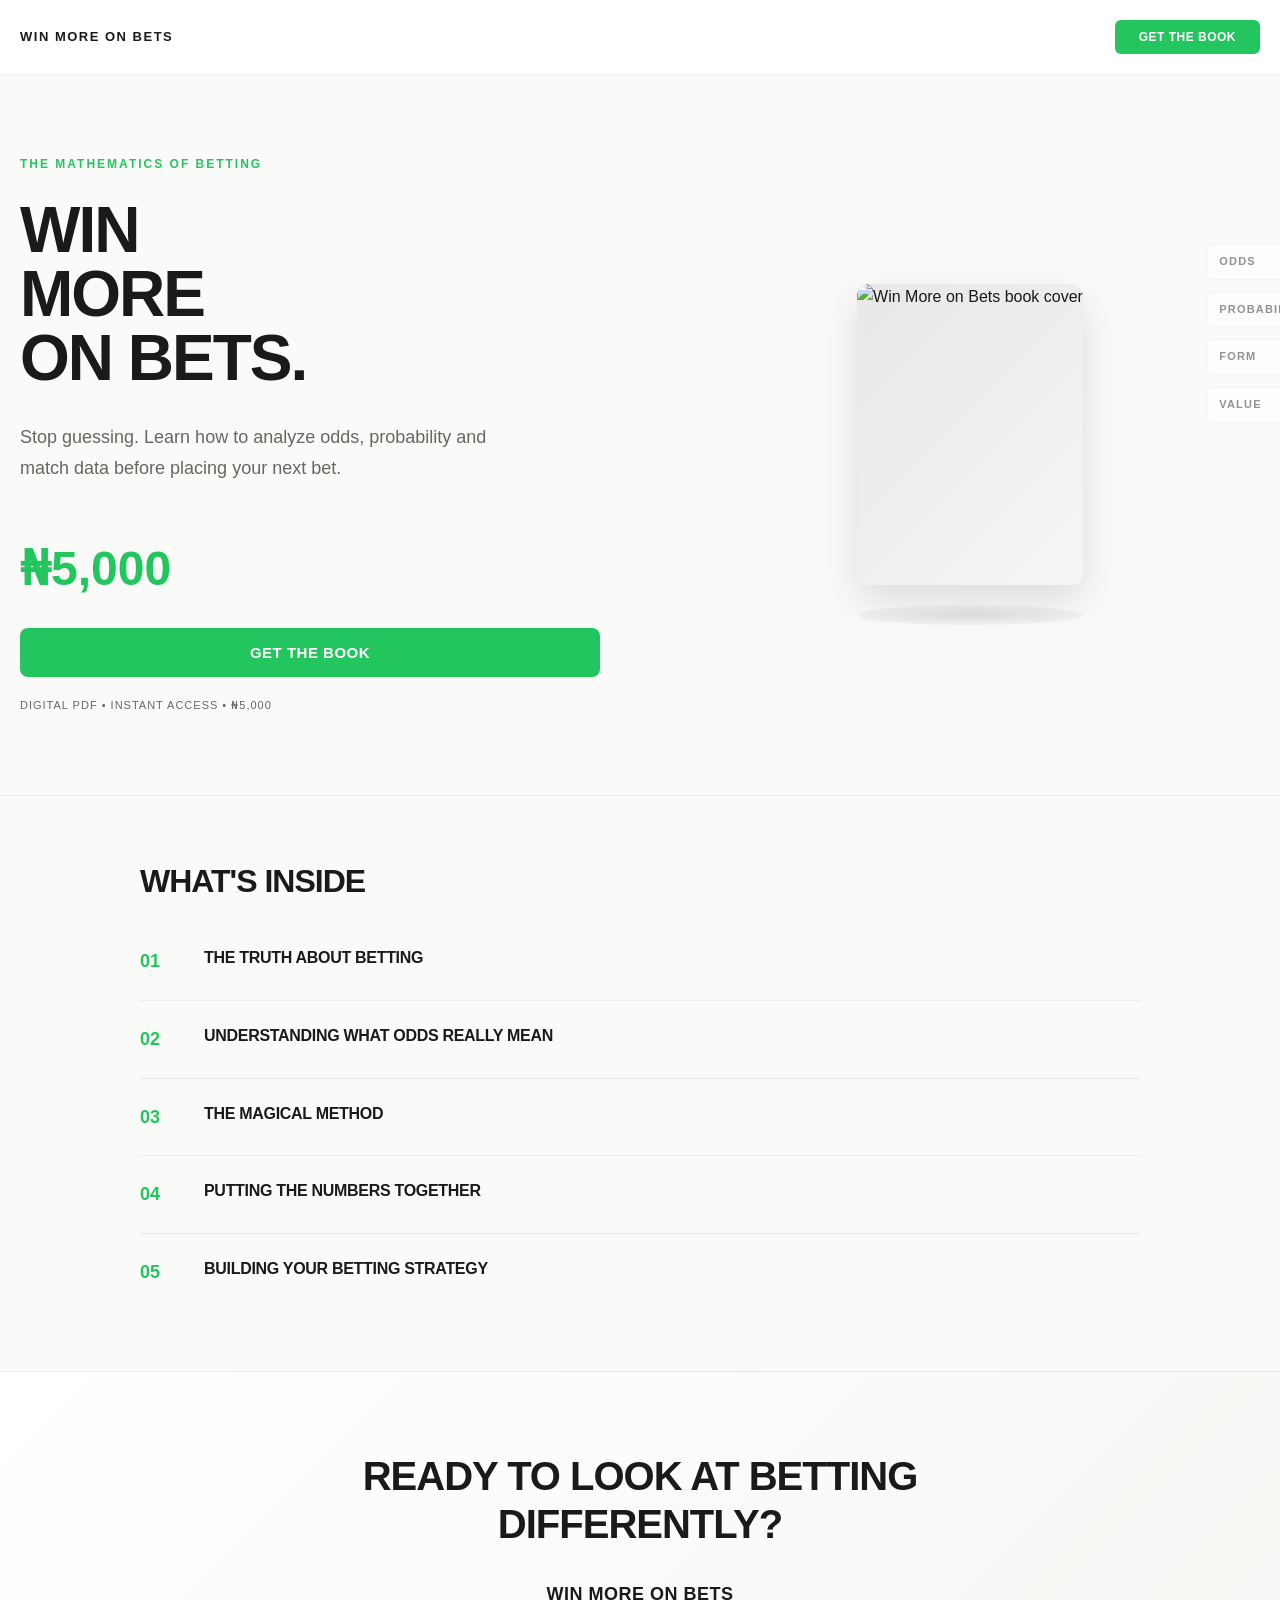
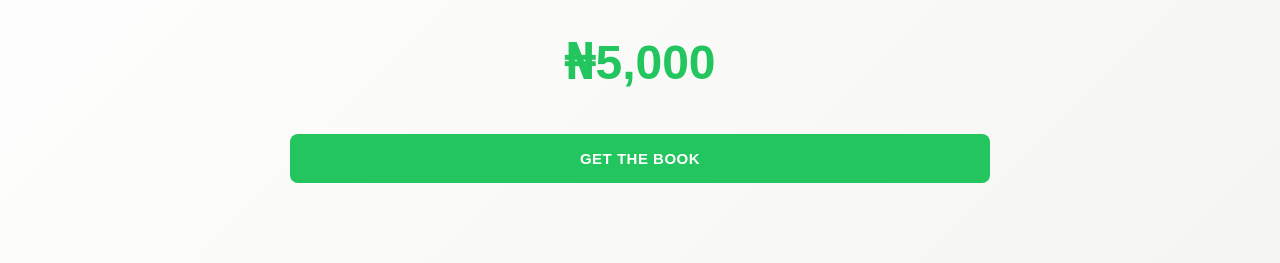
==== commit ed1ba979: "Configure static files for deployment" ====
--- a/index.html
+++ b/index.html
@@ -4,7 +4,7 @@
     <meta charset="UTF-8">
     <meta name="viewport" content="width=device-width, initial-scale=1.0">
     <meta name="description" content="Learn to use simple mathematics and probability to make more informed sports betting decisions. Win More on Bets.">
-    <meta name="theme-color" content="#000000">
+    <meta name="theme-color" content="#ffffff">
     
     <!-- Open Graph -->
     <meta property="og:title" content="Win More on Bets — Stop Guessing. Start Analyzing.">
@@ -17,7 +17,7 @@
     <meta name="twitter:title" content="Win More on Bets">
     <meta name="twitter:description" content="Stop guessing. Start analyzing your bets.">
     
-    <title>Win More on Bets</title>
+    <title>Win More on Bets — Premium Betting Analysis</title>
     <link rel="stylesheet" href="style.css">
 </head>
 
@@ -25,155 +25,91 @@
 
     <!-- HEADER -->
     <header class="header">
-        <div class="header-content">
-            <div class="logo">Win More on Bets</div>
-            <button class="header-cta" id="header-cta">Get the Book</button>
+        <div class="header-container">
+            <div class="brand">WIN MORE ON BETS</div>
+            <button class="btn-header-cta" id="header-cta">GET THE BOOK</button>
         </div>
     </header>
 
-    <!-- SECTION 1: HERO / PRODUCT OFFER -->
+    <!-- SECTION 1: HERO / EDITORIAL -->
     <section class="hero" id="section-1">
-        <div class="hero-container">
-            <!-- Left Content -->
-            <div class="hero-content">
-                <h1 class="hero-title">Win More<br>On Bets</h1>
-                <p class="hero-hook">Stop guessing. Start analyzing your bets.</p>
-                <p class="hero-description">Learn how to use simple mathematics, probability and betting odds to make more informed betting decisions.</p>
+        <div class="hero-grid">
+            <!-- Left: Editorial Content -->
+            <div class="hero-editorial">
+                <div class="hero-label">THE MATHEMATICS OF BETTING</div>
+                <h1 class="hero-headline">
+                    WIN<br>
+                    MORE<br>
+                    ON BETS.
+                </h1>
+                <p class="hero-tagline">Stop guessing. Learn how to analyze odds, probability and match data before placing your next bet.</p>
                 
-                <ul class="hero-benefits">
-                    <li>Understand what betting odds really mean</li>
-                    <li>Calculate implied probability</li>
-                    <li>Identify potential value</li>
-                    <li>Make decisions using numbers instead of emotion</li>
-                </ul>
-
-                <div class="hero-price-section">
-                    <div class="price">₦5,000</div>
-                    <button class="btn btn-primary" id="cta-hero">Get the Book Now</button>
+                <div class="hero-cta-group">
+                    <div class="price-display">₦5,000</div>
+                    <button class="btn btn-primary btn-lg" id="cta-hero">GET THE BOOK</button>
+                    <p class="hero-info">DIGITAL PDF • INSTANT ACCESS • ₦5,000</p>
                 </div>
             </div>
 
-            <!-- Right: Book Mockup -->
-            <div class="hero-book">
-                <div class="book-cover">
+            <!-- Right: Book Cover & Decorative Elements -->
+            <div class="hero-visual">
+                <div class="book-mockup">
                     <img src="images/book-cover.png" alt="Win More on Bets book cover" class="book-image">
+                    <div class="book-shadow"></div>
                 </div>
-            </div>
-        </div>
-
-        <!-- Image Gallery Strip -->
-        <div class="gallery-strip">
-            <div class="gallery-strip-item">
-                <img src="images/winning-1.png" alt="Winning bet example 1" loading="lazy">
-            </div>
-            <div class="gallery-strip-item">
-                <img src="images/winning-2.png" alt="Winning bet example 2" loading="lazy">
-            </div>
-            <div class="gallery-strip-item">
-                <img src="images/winning-3.png" alt="Winning bet example 3" loading="lazy">
-            </div>
-            <div class="gallery-strip-item">
-                <img src="images/winning-4.png" alt="Winning bet example 4" loading="lazy">
-            </div>
-            <div class="gallery-strip-item">
-                <img src="images/winning-5.png" alt="Winning bet example 5" loading="lazy">
-            </div>
-            <div class="gallery-strip-item">
-                <img src="images/analysis.png" alt="Betting analysis" loading="lazy">
+                <div class="hero-decoration">
+                    <div class="stat-badge">ODDS</div>
+                    <div class="stat-badge">PROBABILITY</div>
+                    <div class="stat-badge">FORM</div>
+                    <div class="stat-badge">VALUE</div>
+                </div>
             </div>
         </div>
     </section>
 
-    <!-- SECTION 2: PROOF + WHAT YOU GET -->
-    <section class="proof-section" id="section-2">
-        <div class="proof-header">
-            <h2>See the Numbers. Understand the Game.</h2>
-            <p>The book shows you how to look beyond the odds and use simple calculations to analyze a bet before placing it.</p>
-        </div>
-
-        <!-- Screenshot Gallery -->
-        <div class="gallery-container">
-            <div class="gallery-grid">
-                <div class="gallery-item">
-                    <img src="images/winning-1.png" alt="Betting analysis screenshot 1" loading="lazy">
-                    <div class="gallery-overlay"></div>
+    <!-- WHAT'S INSIDE -->
+    <section class="chapters-section">
+        <div class="chapters-container">
+            <h2 class="section-title">WHAT'S INSIDE</h2>
+            <div class="chapters-list">
+                <div class="chapter-item">
+                    <span class="chapter-num">01</span>
+                    <h3>THE TRUTH ABOUT BETTING</h3>
                 </div>
-                <div class="gallery-item">
-                    <img src="images/winning-2.png" alt="Betting analysis screenshot 2" loading="lazy">
-                    <div class="gallery-overlay"></div>
+                <div class="chapter-item">
+                    <span class="chapter-num">02</span>
+                    <h3>UNDERSTANDING WHAT ODDS REALLY MEAN</h3>
                 </div>
-                <div class="gallery-item">
-                    <img src="images/winning-3.png" alt="Betting analysis screenshot 3" loading="lazy">
-                    <div class="gallery-overlay"></div>
+                <div class="chapter-item">
+                    <span class="chapter-num">03</span>
+                    <h3>THE MAGICAL METHOD</h3>
                 </div>
-                <div class="gallery-item">
-                    <img src="images/analysis-1.png" alt="Probability calculation 1" loading="lazy">
-                    <div class="gallery-overlay"></div>
+                <div class="chapter-item">
+                    <span class="chapter-num">04</span>
+                    <h3>PUTTING THE NUMBERS TOGETHER</h3>
                 </div>
-                <div class="gallery-item">
-                    <img src="images/winning-4.png" alt="Betting analysis screenshot 4" loading="lazy">
-                    <div class="gallery-overlay"></div>
-                </div>
-                <div class="gallery-item">
-                    <img src="images/analysis-2.png" alt="Odds comparison example" loading="lazy">
-                    <div class="gallery-overlay"></div>
-                </div>
-                <div class="gallery-item">
-                    <img src="images/winning-5.png" alt="Match analysis example" loading="lazy">
-                    <div class="gallery-overlay"></div>
-                </div>
-                <div class="gallery-item">
-                    <img src="images/winning-6.png" alt="Winning slip example" loading="lazy">
-                    <div class="gallery-overlay"></div>
+                <div class="chapter-item">
+                    <span class="chapter-num">05</span>
+                    <h3>BUILDING YOUR BETTING STRATEGY</h3>
                 </div>
             </div>
         </div>
+    </section>
 
-        <!-- What's Inside -->
-        <div class="whats-inside">
-            <h3>What's Inside</h3>
-            <div class="chapters-grid">
-                <div class="chapter-card">
-                    <span class="chapter-number">01</span>
-                    <h4>The Truth About Betting</h4>
-                    <p>Understand the reality of sports betting and what it takes to make informed decisions.</p>
-                </div>
-                <div class="chapter-card">
-                    <span class="chapter-number">02</span>
-                    <h4>Understanding What Odds Really Mean</h4>
-                    <p>Learn how decimal odds work and what implied probability means to bookmakers.</p>
-                </div>
-                <div class="chapter-card">
-                    <span class="chapter-number">03</span>
-                    <h4>The Magical Method</h4>
-                    <p>Discover the systematic approach to analyzing bets using data and probability.</p>
-                </div>
-                <div class="chapter-card">
-                    <span class="chapter-number">04</span>
-                    <h4>Putting the Numbers Together</h4>
-                    <p>Learn how to combine multiple data sources into a single probability estimate.</p>
-                </div>
-                <div class="chapter-card">
-                    <span class="chapter-number">05</span>
-                    <h4>Building Your Betting Strategy</h4>
-                    <p>Create a disciplined approach to deciding which bets to take and evaluate.</p>
-                </div>
-            </div>
-        </div>
-
-        <!-- Final CTA -->
-        <div class="final-cta">
-            <h2>Win More on Bets</h2>
-            <p>Learn the numbers. Understand the odds. Make smarter decisions.</p>
-            <div class="price">₦5,000</div>
-            <button class="btn btn-primary btn-large" id="cta-final">Get the Book Now</button>
+    <!-- FINAL CTA -->
+    <section class="cta-final">
+        <div class="cta-container">
+            <h2>READY TO LOOK AT BETTING DIFFERENTLY?</h2>
+            <p class="cta-product">WIN MORE ON BETS</p>
+            <div class="cta-price">₦5,000</div>
+            <button class="btn btn-primary btn-lg" id="cta-final">GET THE BOOK</button>
         </div>
     </section>
 
-    <!-- PAYMENT FORM MODAL -->
+    <!-- PAYMENT MODAL -->
     <div class="payment-modal" id="payment-modal">
         <div class="payment-modal-content">
-            <button class="modal-close" id="modal-close">&times;</button>
+            <button class="modal-close" id="modal-close">✕</button>
             <h2>Complete Your Purchase</h2>
             
             <div class="payment-summary">
@@ -200,7 +136,7 @@
                     <p class="form-hint">We'll send your book access link to this email.</p>
                 </div>
 
-                <button type="submit" id="buyButton" class="btn btn-primary btn-large">
+                <button type="submit" id="buyButton" class="btn btn-primary btn-lg">
                     Buy Now — ₦5,000
                 </button>
             </form>
@@ -209,17 +145,16 @@
         </div>
     </div>
 
-    <!-- LIGHTBOX for gallery -->
+    <!-- LIGHTBOX -->
     <div class="lightbox" id="lightbox">
-        <button class="lightbox-close" id="lightbox-close">&times;</button>
-        <button class="lightbox-prev" id="lightbox-prev">&#10094;</button>
-        <div class="lightbox-image-container">
+        <button class="lightbox-close" id="lightbox-close">✕</button>
+        <button class="lightbox-prev" id="lightbox-prev">❮</button>
+        <div class="lightbox-content">
             <img id="lightbox-image" src="" alt="Gallery image">
         </div>
-        <button class="lightbox-next" id="lightbox-next">&#10095;</button>
+        <button class="lightbox-next" id="lightbox-next">❯</button>
     </div>
 
     <script src="script.js"></script>
 </body>
-</html>
 </html>
--- a/style.css
+++ b/style.css
@@ -3,16 +3,16 @@
    ============================================ */
 
 :root {
-    --bg-primary: #000000;
-    --bg-secondary: #0f0f0f;
-    --text-primary: #ffffff;
-    --text-secondary: #a0a0a0;
+    --bg-primary: #fafaf8;
+    --bg-secondary: #ffffff;
+    --text-primary: #1a1a18;
+    --text-secondary: #666662;
     --accent-green: #22c55e;
-    --accent-gold: #fbbf24;
-    --border-color: rgba(255, 255, 255, 0.08);
-    --shadow-sm: 0 4px 12px rgba(0, 0, 0, 0.4);
-    --shadow-md: 0 8px 24px rgba(0, 0, 0, 0.5);
-    --shadow-lg: 0 16px 40px rgba(0, 0, 0, 0.6);
+    --accent-dark-green: #15803d;
+    --border-light: rgba(0, 0, 0, 0.06);
+    --shadow-subtle: 0 2px 8px rgba(0, 0, 0, 0.04);
+    --shadow-md: 0 8px 20px rgba(0, 0, 0, 0.08);
+    --shadow-lg: 0 16px 40px rgba(0, 0, 0, 0.12);
 }
 
 * {
@@ -26,7 +26,7 @@
 }
 
 body {
-    font-family: -apple-system, BlinkMacSystemFont, 'Segoe UI', 'Roboto', 'Oxygen', 'Ubuntu', 'Cantarell', sans-serif;
+    font-family: -apple-system, BlinkMacSystemFont, 'Segoe UI', 'Roboto', 'Helvetica Neue', sans-serif;
     background-color: var(--bg-primary);
     color: var(--text-primary);
     line-height: 1.6;
@@ -49,51 +49,73 @@
    ============================================ */
 
 .header {
-    position: fixed;
+    position: sticky;
     top: 0;
-    left: 0;
-    right: 0;
     z-index: 1000;
-    background-color: rgba(0, 0, 0, 0.95);
+    background-color: var(--bg-secondary);
+    border-bottom: 1px solid var(--border-light);
+    padding: 20px 0;
     backdrop-filter: blur(10px);
-    border-bottom: 1px solid var(--border-color);
-    padding: 16px 0;
-}
-
-.header-content {
+}
+
+.header-container {
     max-width: 1400px;
     margin: 0 auto;
     padding: 0 20px;
     display: flex;
     justify-content: space-between;
     align-items: center;
-}
-
-.logo {
-    font-size: 18px;
+    gap: 40px;
+}
+
+.brand {
+    font-size: 13px;
+    font-weight: 800;
+    letter-spacing: 1.5px;
+    color: var(--text-primary);
+    text-transform: uppercase;
+    flex-shrink: 0;
+}
+
+.nav {
+    display: flex;
+    gap: 40px;
+    align-items: center;
+    flex-grow: 1;
+}
+
+.nav-link {
+    font-size: 12px;
+    font-weight: 600;
+    letter-spacing: 0.8px;
+    color: var(--text-secondary);
+    text-transform: uppercase;
+    text-decoration: none;
+    transition: color 0.3s ease;
+}
+
+.nav-link:hover {
+    color: var(--accent-green);
+}
+
+.btn-header-cta {
+    padding: 10px 24px;
+    background-color: var(--accent-green);
+    color: #ffffff;
+    border: none;
+    border-radius: 6px;
+    font-size: 12px;
     font-weight: 700;
-    letter-spacing: -0.5px;
-    background: linear-gradient(135deg, var(--text-primary), var(--accent-green));
-    -webkit-background-clip: text;
-    -webkit-text-fill-color: transparent;
-    background-clip: text;
-}
-
-.header-cta {
-    padding: 10px 20px;
-    background-color: var(--accent-green);
-    color: #000;
-    border: none;
-    border-radius: 8px;
-    font-weight: 600;
-    font-size: 14px;
+    letter-spacing: 0.5px;
+    text-transform: uppercase;
     cursor: pointer;
     transition: all 0.3s ease;
-}
-
-.header-cta:hover {
-    background-color: #16a34a;
-    transform: translateY(-2px);
+    flex-shrink: 0;
+}
+
+.btn-header-cta:hover {
+    background-color: var(--accent-dark-green);
+    transform: translateY(-1px);
 }
 
 /* ============================================
@@ -101,181 +123,178 @@
    ============================================ */
 
 .hero {
-    margin-top: 70px;
     padding: 80px 20px;
-    background: linear-gradient(135deg, var(--bg-primary) 0%, var(--bg-secondary) 100%);
-}
-
-.hero-container {
+    background-color: var(--bg-primary);
+}
+
+.hero-grid {
     max-width: 1400px;
     margin: 0 auto;
     display: grid;
     grid-template-columns: 1fr 1fr;
-    gap: 60px;
+    gap: 80px;
     align-items: center;
 }
 
-.hero-content {
-    animation: fadeInUp 0.8s ease 0.1s both;
-}
-
-.hero-title {
-    font-size: 72px;
+.hero-label {
+    font-size: 12px;
+    font-weight: 700;
+    letter-spacing: 2px;
+    color: var(--accent-green);
+    text-transform: uppercase;
+    margin-bottom: 24px;
+}
+
+.hero-headline {
+    font-size: 64px;
     font-weight: 900;
-    line-height: 1.1;
-    margin-bottom: 24px;
+    line-height: 1;
     letter-spacing: -2px;
-}
-
-.hero-hook {
-    font-size: 24px;
-    color: var(--accent-green);
-    font-weight: 700;
-    margin-bottom: 16px;
-    letter-spacing: -0.5px;
-}
-
-.hero-description {
-    font-size: 16px;
+    margin-bottom: 32px;
+    color: var(--text-primary);
+}
+
+.hero-tagline {
+    font-size: 18px;
+    line-height: 1.7;
     color: var(--text-secondary);
-    margin-bottom: 32px;
-    line-height: 1.7;
-}
-
-.hero-benefits {
-    list-style: none;
-    margin-bottom: 40px;
-}
-
-.hero-benefits li {
-    padding: 12px 0 12px 28px;
-    position: relative;
-    color: var(--text-secondary);
-    font-size: 15px;
-}
-
-.hero-benefits li:before {
-    content: "✓";
-    position: absolute;
-    left: 0;
-    color: var(--accent-green);
-    font-weight: 700;
-    font-size: 18px;
-}
-
-.hero-price-section {
+    margin-bottom: 48px;
+    max-width: 500px;
+}
+
+.hero-cta-group {
     display: flex;
     flex-direction: column;
-    gap: 16px;
-}
-
-.price {
+    gap: 20px;
+    align-items: flex-start;
+}
+
+.price-display {
     font-size: 48px;
     font-weight: 900;
     color: var(--accent-green);
-    letter-spacing: -1px;
-}
-
-.hero-book {
-    animation: fadeInRight 0.8s ease 0.2s both;
-    perspective: 1000px;
-}
-
-.book-cover {
+}
+
+.hero-info {
+    font-size: 11px;
+    letter-spacing: 1px;
+    color: var(--text-secondary);
+    text-transform: uppercase;
+}
+
+.hero-visual {
     position: relative;
-    border-radius: 16px;
-    overflow: hidden;
-    box-shadow: 0 30px 60px rgba(34, 197, 94, 0.15), 0 30px 60px rgba(0, 0, 0, 0.6);
+    display: flex;
+    align-items: flex-start;
+    justify-content: center;
+}
+
+.book-mockup {
+    position: relative;
+    z-index: 10;
 }
 
 .book-image {
     width: 100%;
+    max-width: 550px;
     height: auto;
     display: block;
-    background: linear-gradient(135deg, #1a1a2e 0%, #16213e 50%, #0f3460 100%);
+    border-radius: 12px;
+    box-shadow: var(--shadow-lg);
+    background: linear-gradient(135deg, #e8e8e8 0%, #f5f5f5 100%);
     aspect-ratio: 9 / 12;
     object-fit: cover;
 }
 
+.book-shadow {
+    position: absolute;
+    width: 100%;
+    height: 20px;
+    bottom: -40px;
+    left: 0;
+    background: radial-gradient(ellipse at center, rgba(0, 0, 0, 0.1), rgba(0, 0, 0, 0));
+    border-radius: 50%;
+}
+
+.hero-decoration {
+    position: absolute;
+    top: -40px;
+    right: -60px;
+    z-index: 1;
+    display: flex;
+    flex-direction: column;
+    gap: 12px;
+    opacity: 0.7;
+}
+
+.stat-badge {
+    font-size: 11px;
+    font-weight: 700;
+    letter-spacing: 1.2px;
+    color: var(--text-secondary);
+    text-transform: uppercase;
+    padding: 8px 12px;
+    background-color: var(--bg-secondary);
+    border: 1px solid var(--border-light);
+    border-radius: 6px;
+}
+
 /* ============================================
-   GALLERY STRIP
+   RESULTS SECTION
    ============================================ */
 
-.gallery-strip {
-    display: grid;
-    grid-template-columns: repeat(6, 1fr);
-    gap: 16px;
-    margin-top: 60px;
+.results {
+    padding: 80px 20px;
+    background-color: var(--bg-secondary);
+    border-top: 1px solid var(--border-light);
+}
+
+.results-container {
     max-width: 1400px;
-    margin-left: auto;
-    margin-right: auto;
-}
-
-.gallery-strip-item {
-    aspect-ratio: 1;
-    border-radius: 12px;
-    overflow: hidden;
-    box-shadow: var(--shadow-sm);
-    cursor: pointer;
-    transition: all 0.3s ease;
-}
-
-.gallery-strip-item img {
-    width: 100%;
-    height: 100%;
-    object-fit: cover;
-    display: block;
-}
-
-.gallery-strip-item:hover {
-    transform: translateY(-4px);
-    box-shadow: var(--shadow-md);
-}
-
-/* ============================================
-   PROOF SECTION
-   ============================================ */
-
-.proof-section {
-    padding: 80px 20px;
-    background-color: var(--bg-primary);
-    border-top: 1px solid var(--border-color);
-}
-
-.proof-header {
-    max-width: 1400px;
-    margin: 0 auto 60px;
-    text-align: center;
-}
-
-.proof-header h2 {
+    margin: 0 auto;
+}
+
+.results-header {
+    margin-bottom: 60px;
+}
+
+.results-title {
     font-size: 48px;
-    font-weight: 800;
-    margin-bottom: 16px;
+    font-weight: 900;
+    line-height: 1.1;
     letter-spacing: -1px;
-}
-
-.proof-header p {
-    font-size: 18px;
+    margin-bottom: 20px;
+    color: var(--text-primary);
+}
+
+.results-description {
+    font-size: 16px;
+    line-height: 1.7;
     color: var(--text-secondary);
     max-width: 600px;
-    margin: 0 auto;
-    line-height: 1.6;
-}
-
-/* ============================================
-   GALLERY CONTAINER
-   ============================================ */
-
-.gallery-container {
-    max-width: 1400px;
-    margin: 0 auto 80px;
-}
-
-.gallery-grid {
+}
+
+/* Editorial Gallery Layout */
+.gallery-editorial {
     display: grid;
-    grid-template-columns: repeat(4, 1fr);
-    gap: 20px;
+    grid-template-columns: 2fr 1fr;
+    gap: 24px;
+    margin-bottom: 24px;
+}
+
+.gallery-large {
+    grid-row: span 2;
+}
+
+.gallery-column {
+    display: flex;
+    flex-direction: column;
+    gap: 24px;
+}
+
+.gallery-full {
+    display: grid;
+    grid-template-columns: 1fr;
 }
 
 .gallery-item {
@@ -283,10 +302,14 @@
     aspect-ratio: 1;
     border-radius: 12px;
     overflow: hidden;
-    box-shadow: var(--shadow-md);
     cursor: pointer;
     transition: all 0.3s ease;
-    background-color: var(--bg-secondary);
+    background-color: var(--bg-primary);
+    box-shadow: var(--shadow-md);
+}
+
+.gallery-medium {
+    aspect-ratio: 1.2;
 }
 
 .gallery-item img {
@@ -294,6 +317,7 @@
     height: 100%;
     object-fit: cover;
     display: block;
+    transition: transform 0.3s ease;
 }
 
 .gallery-overlay {
@@ -304,105 +328,118 @@
     height: 100%;
     background-color: rgba(0, 0, 0, 0);
     transition: background-color 0.3s ease;
+    z-index: 1;
 }
 
 .gallery-item:hover {
-    transform: translateY(-8px);
+    transform: translateY(-6px);
     box-shadow: var(--shadow-lg);
 }
 
+.gallery-item:hover img {
+    transform: scale(1.02);
+}
+
 .gallery-item:hover .gallery-overlay {
-    background-color: rgba(0, 0, 0, 0.3);
+    background-color: rgba(0, 0, 0, 0.1);
 }
 
 /* ============================================
-   WHATS INSIDE
+   CHAPTERS SECTION
    ============================================ */
 
-.whats-inside {
-    max-width: 1400px;
-    margin: 0 auto 80px;
-}
-
-.whats-inside h3 {
-    font-size: 36px;
-    font-weight: 800;
-    margin-bottom: 48px;
+.chapters-section {
+    padding: 60px 20px;
+    background-color: var(--bg-primary);
+    border-top: 1px solid var(--border-light);
+}
+
+.chapters-container {
+    max-width: 1000px;
+    margin: 0 auto;
+}
+
+.section-title {
+    font-size: 32px;
+    font-weight: 900;
+    letter-spacing: -1px;
+    margin-bottom: 40px;
+    color: var(--text-primary);
+}
+
+.chapters-list {
+    display: flex;
+    flex-direction: column;
+    gap: 24px;
+}
+
+.chapter-item {
+    display: flex;
+    gap: 24px;
+    align-items: flex-start;
+    padding-bottom: 24px;
+    border-bottom: 1px solid var(--border-light);
+}
+
+.chapter-item:last-child {
+    border-bottom: none;
+}
+
+.chapter-num {
+    font-size: 18px;
+    font-weight: 900;
+    color: var(--accent-green);
+    flex-shrink: 0;
+    min-width: 40px;
+}
+
+.chapter-item h3 {
+    font-size: 16px;
+    font-weight: 700;
+    letter-spacing: -0.3px;
+    line-height: 1.4;
+    color: var(--text-primary);
+}
+
+/* ============================================
+   CTA FINAL SECTION
+   ============================================ */
+
+.cta-final {
+    padding: 80px 20px;
+    background: linear-gradient(135deg, var(--bg-secondary) 0%, #f5f5f2 100%);
+    border-top: 1px solid var(--border-light);
+}
+
+.cta-container {
+    max-width: 700px;
+    margin: 0 auto;
     text-align: center;
 }
 
-.chapters-grid {
-    display: grid;
-    grid-template-columns: repeat(5, 1fr);
-    gap: 24px;
-}
-
-.chapter-card {
-    padding: 24px;
-    background-color: var(--bg-secondary);
-    border: 1px solid var(--border-color);
-    border-radius: 12px;
-    transition: all 0.3s ease;
-}
-
-.chapter-card:hover {
-    border-color: var(--accent-green);
-    background-color: rgba(34, 197, 94, 0.05);
-    transform: translateY(-4px);
-}
-
-.chapter-number {
-    display: inline-block;
-    font-size: 14px;
+.cta-container h2 {
+    font-size: 40px;
+    font-weight: 900;
+    line-height: 1.2;
+    letter-spacing: -1px;
+    margin-bottom: 32px;
+    color: var(--text-primary);
+}
+
+.cta-product {
+    font-size: 18px;
     font-weight: 700;
+    letter-spacing: 0.5px;
+    color: var(--text-primary);
+    margin-bottom: 16px;
+    text-transform: uppercase;
+}
+
+.cta-price {
+    font-size: 48px;
+    font-weight: 900;
     color: var(--accent-green);
-    margin-bottom: 12px;
-}
-
-.chapter-card h4 {
-    font-size: 16px;
-    font-weight: 600;
-    margin-bottom: 8px;
-}
-
-.chapter-card p {
-    font-size: 13px;
-    color: var(--text-secondary);
-    line-height: 1.6;
-}
-
-/* ============================================
-   FINAL CTA
-   ============================================ */
-
-.final-cta {
-    max-width: 600px;
-    margin: 0 auto;
-    padding: 60px 40px;
-    background: linear-gradient(135deg, var(--accent-green) 0%, #16a34a 100%);
-    border-radius: 16px;
-    text-align: center;
-    color: #000;
-}
-
-.final-cta h2 {
-    font-size: 42px;
-    font-weight: 800;
-    margin-bottom: 16px;
-    letter-spacing: -1px;
-}
-
-.final-cta p {
-    font-size: 18px;
-    color: rgba(0, 0, 0, 0.8);
     margin-bottom: 32px;
-    line-height: 1.6;
-}
-
-.final-cta .price {
-    color: #000;
-    margin-bottom: 24px;
-    font-size: 56px;
 }
 
 /* ============================================
@@ -410,11 +447,13 @@
    ============================================ */
 
 .btn {
-    padding: 16px 32px;
+    padding: 16px 40px;
     border: none;
-    border-radius: 10px;
-    font-size: 16px;
-    font-weight: 600;
+    border-radius: 8px;
+    font-size: 14px;
+    font-weight: 700;
+    letter-spacing: 0.5px;
+    text-transform: uppercase;
     cursor: pointer;
     transition: all 0.3s ease;
     display: inline-block;
@@ -423,23 +462,24 @@
 
 .btn-primary {
     background-color: var(--accent-green);
-    color: #000;
+    color: #ffffff;
 }
 
 .btn-primary:hover {
-    background-color: #16a34a;
+    background-color: var(--accent-dark-green);
     transform: translateY(-2px);
-    box-shadow: 0 12px 24px rgba(34, 197, 94, 0.25);
+    box-shadow: 0 8px 20px rgba(34, 197, 94, 0.2);
 }
 
 .btn-primary:active {
     transform: translateY(0);
 }
 
-.btn-large {
+.btn-lg {
     width: 100%;
-    padding: 18px 32px;
-    font-size: 18px;
+    max-width: 100%;
+    padding: 16px 40px;
+    font-size: 15px;
 }
 
 /* ============================================
@@ -453,7 +493,7 @@
     left: 0;
     width: 100%;
     height: 100%;
-    background-color: rgba(0, 0, 0, 0.9);
+    background-color: rgba(0, 0, 0, 0.5);
     z-index: 2000;
     align-items: center;
     justify-content: center;
@@ -466,8 +506,8 @@
 
 .payment-modal-content {
     background-color: var(--bg-secondary);
-    border: 1px solid var(--border-color);
-    border-radius: 16px;
+    border: 1px solid var(--border-light);
+    border-radius: 12px;
     padding: 40px;
     max-width: 500px;
     width: 100%;
@@ -477,14 +517,15 @@
 
 .modal-close {
     position: absolute;
-    top: 20px;
-    right: 20px;
+    top: 16px;
+    right: 16px;
     background: none;
     border: none;
-    font-size: 28px;
+    font-size: 24px;
     color: var(--text-secondary);
     cursor: pointer;
     transition: color 0.3s ease;
+    padding: 4px;
 }
 
 .modal-close:hover {
@@ -492,17 +533,18 @@
 }
 
 .payment-modal-content h2 {
-    font-size: 28px;
+    font-size: 24px;
     font-weight: 700;
-    margin-bottom: 32px;
+    margin-bottom: 28px;
+    color: var(--text-primary);
 }
 
 .payment-summary {
     background-color: var(--bg-primary);
-    border: 1px solid var(--border-color);
-    border-radius: 12px;
+    border: 1px solid var(--border-light);
+    border-radius: 8px;
     padding: 20px;
-    margin-bottom: 32px;
+    margin-bottom: 28px;
 }
 
 .summary-item {
@@ -511,7 +553,7 @@
     padding: 12px 0;
     font-size: 14px;
     color: var(--text-secondary);
-    border-bottom: 1px solid var(--border-color);
+    border-bottom: 1px solid var(--border-light);
 }
 
 .summary-item:last-child {
@@ -522,10 +564,10 @@
     display: flex;
     justify-content: space-between;
     padding: 12px 0;
-    margin-top: 12px;
-    font-size: 18px;
+    margin-top: 8px;
+    font-size: 16px;
     font-weight: 700;
-    color: var(--accent-green);
+    color: var(--text-primary);
 }
 
 .form-group {
@@ -536,18 +578,19 @@
     display: block;
     margin-bottom: 8px;
     font-weight: 600;
-    font-size: 14px;
+    font-size: 13px;
+    color: var(--text-primary);
 }
 
 .form-group input {
     width: 100%;
-    padding: 12px 16px;
+    padding: 12px 14px;
     background-color: var(--bg-primary);
-    border: 1px solid var(--border-color);
-    border-radius: 8px;
+    border: 1px solid var(--border-light);
+    border-radius: 6px;
     color: var(--text-primary);
     font-size: 14px;
-    transition: border-color 0.3s ease;
+    transition: all 0.3s ease;
 }
 
 .form-group input:focus {
@@ -565,20 +608,20 @@
 .message {
     margin-top: 16px;
     padding: 12px;
-    border-radius: 8px;
-    font-size: 14px;
+    border-radius: 6px;
+    font-size: 13px;
     text-align: center;
-    min-height: 20px;
+    min-height: 18px;
 }
 
 .message.success {
     background-color: rgba(34, 197, 94, 0.1);
-    color: var(--accent-green);
+    color: var(--accent-dark-green);
 }
 
 .message.error {
     background-color: rgba(239, 68, 68, 0.1);
-    color: #ef4444;
+    color: #dc2626;
 }
 
 /* ============================================
@@ -592,7 +635,7 @@
     left: 0;
     width: 100%;
     height: 100%;
-    background-color: rgba(0, 0, 0, 0.95);
+    background-color: rgba(0, 0, 0, 0.85);
     z-index: 2000;
     align-items: center;
     justify-content: center;
@@ -610,19 +653,21 @@
     background: none;
     border: none;
     font-size: 32px;
-    color: var(--text-primary);
+    color: #ffffff;
     cursor: pointer;
     transition: color 0.3s ease;
+    z-index: 2001;
+    padding: 4px;
 }
 
 .lightbox-close:hover {
     color: var(--accent-green);
 }
 
-.lightbox-image-container {
+.lightbox-content {
     position: relative;
     width: 100%;
-    max-width: 900px;
+    max-width: 90vw;
     max-height: 90vh;
     display: flex;
     align-items: center;
@@ -634,8 +679,8 @@
     max-height: 90vh;
     width: auto;
     height: auto;
-    border-radius: 12px;
-    box-shadow: var(--shadow-lg);
+    border-radius: 8px;
+    box-shadow: 0 20px 60px rgba(0, 0, 0, 0.3);
 }
 
 .lightbox-prev,
@@ -643,13 +688,13 @@
     position: absolute;
     top: 50%;
     transform: translateY(-50%);
-    background-color: rgba(34, 197, 94, 0.2);
+    background-color: rgba(255, 255, 255, 0.1);
     border: none;
-    color: var(--text-primary);
-    font-size: 28px;
+    color: #ffffff;
+    font-size: 32px;
     padding: 12px 16px;
     cursor: pointer;
-    border-radius: 8px;
+    border-radius: 6px;
     transition: all 0.3s ease;
     z-index: 2001;
 }
@@ -657,7 +702,7 @@
 .lightbox-prev:hover,
 .lightbox-next:hover {
     background-color: var(--accent-green);
-    color: #000;
+    color: #ffffff;
 }
 
 .lightbox-prev {
@@ -669,154 +714,139 @@
 }
 
 /* ============================================
-   MOBILE RESPONSIVE
+   RESPONSIVE DESIGN
    ============================================ */
 
 @media (max-width: 1024px) {
-    .hero-container {
+    .hero-grid {
         grid-template-columns: 1fr;
-        gap: 40px;
-    }
-
-    .hero-title {
+        gap: 60px;
+    }
+
+    .hero-headline {
         font-size: 48px;
     }
 
-    .gallery-strip {
-        grid-template-columns: repeat(4, 1fr);
-    }
-
-    .chapters-grid {
-        grid-template-columns: repeat(2, 1fr);
-    }
-
-    .gallery-grid {
-        grid-template-columns: repeat(3, 1fr);
+    .book-image {
+        max-width: 300px;
+    }
+
+    .gallery-editorial {
+        grid-template-columns: 1fr;
+    }
+
+    .gallery-large {
+        grid-row: auto;
     }
 }
 
 @media (max-width: 768px) {
-    .header {
-        padding: 12px 0;
-    }
-
-    .header-content {
+    .header-container {
+        gap: 20px;
         padding: 0 16px;
     }
 
-    .logo {
+    .brand {
+        font-size: 12px;
+    }
+
+    .nav {
+        gap: 20px;
+        flex-grow: 1;
+    }
+
+    .nav-link {
+        font-size: 11px;
+    }
+
+    .btn-header-cta {
+        padding: 9px 16px;
+        font-size: 11px;
+    }
+
+    .hero {
+        padding: 60px 16px;
+    }
+
+    .hero-headline {
+        font-size: 36px;
+        margin-bottom: 24px;
+    }
+
+    .hero-tagline {
         font-size: 16px;
-    }
-
-    .header-cta {
-        padding: 8px 16px;
+        margin-bottom: 36px;
+    }
+
+    .price-display {
+        font-size: 36px;
+    }
+
+    .book-image {
+        max-width: 240px;
+    }
+
+    .hero-decoration {
+        display: none;
+    }
+
+    .results {
+        padding: 60px 16px;
+    }
+
+    .results-title {
+        font-size: 32px;
+    }
+
+    .results-description {
+        font-size: 14px;
+    }
+
+    .gallery-editorial,
+    .gallery-full {
+        gap: 16px;
+    }
+
+    .chapters-section {
+        padding: 48px 16px;
+    }
+
+    .section-title {
+        font-size: 24px;
+        margin-bottom: 32px;
+    }
+
+    .chapter-item {
+        gap: 16px;
+        padding-bottom: 16px;
+    }
+
+    .chapter-num {
+        font-size: 16px;
+        min-width: 32px;
+    }
+
+    .chapter-item h3 {
+        font-size: 14px;
+    }
+
+    .cta-final {
+        padding: 60px 16px;
+    }
+
+    .cta-container h2 {
+        font-size: 28px;
+        margin-bottom: 24px;
+    }
+
+    .cta-price {
+        font-size: 36px;
+        margin-bottom: 24px;
+    }
+
+    .btn {
+        padding: 14px 32px;
         font-size: 13px;
-    }
-
-    .hero {
-        margin-top: 60px;
-        padding: 60px 16px;
-    }
-
-    .hero-title {
-        font-size: 36px;
-        margin-bottom: 16px;
-    }
-
-    .hero-hook {
-        font-size: 18px;
-        margin-bottom: 12px;
-    }
-
-    .hero-description {
-        font-size: 15px;
-        margin-bottom: 24px;
-    }
-
-    .hero-benefits li {
-        padding: 10px 0 10px 28px;
-        font-size: 14px;
-    }
-
-    .hero-price-section {
-        gap: 12px;
-    }
-
-    .price {
-        font-size: 36px;
-    }
-
-    .gallery-strip {
-        grid-template-columns: repeat(3, 1fr);
-        gap: 12px;
-        margin-top: 40px;
-    }
-
-    .proof-section {
-        padding: 60px 16px;
-    }
-
-    .proof-header h2 {
-        font-size: 32px;
-    }
-
-    .proof-header p {
-        font-size: 16px;
-    }
-
-    .gallery-grid {
-        grid-template-columns: repeat(2, 1fr);
-        gap: 16px;
-        margin: 0 auto 60px;
-    }
-
-    .whats-inside h3 {
-        font-size: 28px;
-        margin-bottom: 32px;
-    }
-
-    .chapters-grid {
-        grid-template-columns: 1fr;
-        gap: 16px;
-    }
-
-    .chapter-card {
-        padding: 20px;
-    }
-
-    .chapter-card h4 {
-        font-size: 15px;
-    }
-
-    .chapter-card p {
-        font-size: 12px;
-    }
-
-    .final-cta {
-        padding: 40px 24px;
-        margin: 0 auto;
-    }
-
-    .final-cta h2 {
-        font-size: 28px;
-    }
-
-    .final-cta p {
-        font-size: 16px;
-    }
-
-    .final-cta .price {
-        font-size: 42px;
-    }
-
-    .btn {
-        padding: 14px 24px;
-        font-size: 15px;
-    }
-
-    .btn-large {
-        padding: 16px 24px;
-        font-size: 16px;
     }
 
     .payment-modal-content {
@@ -824,1627 +854,199 @@
     }
 
     .payment-modal-content h2 {
+        font-size: 20px;
+        margin-bottom: 20px;
+    }
+
+    .payment-summary {
+        padding: 16px;
+        margin-bottom: 20px;
+    }
+
+    .lightbox-prev,
+    .lightbox-next {
         font-size: 24px;
-    }
-
-    .modal-close {
-        top: 16px;
-        right: 16px;
+        padding: 10px 12px;
+    }
+
+    .lightbox-prev {
+        left: 10px;
+    }
+
+    .lightbox-next {
+        right: 10px;
     }
 }
 
 @media (max-width: 480px) {
+    .header-container {
+        gap: 12px;
+        padding: 0 12px;
+    }
+
+    .brand {
+        font-size: 11px;
+        letter-spacing: 1px;
+    }
+
+    .nav {
+        gap: 12px;
+    }
+
+    .nav-link {
+        font-size: 10px;
+        letter-spacing: 0.5px;
+    }
+
+    .btn-header-cta {
+        padding: 8px 12px;
+        font-size: 10px;
+    }
+
     .hero {
         padding: 40px 12px;
     }
 
-    .hero-title {
+    .hero-label {
+        font-size: 11px;
+        margin-bottom: 16px;
+    }
+
+    .hero-headline {
         font-size: 28px;
-        line-height: 1.2;
+        margin-bottom: 16px;
+        line-height: 1.1;
+    }
+
+    .hero-tagline {
+        font-size: 14px;
+        margin-bottom: 24px;
+        line-height: 1.6;
+    }
+
+    .hero-cta-group {
+        gap: 16px;
+    }
+
+    .price-display {
+        font-size: 28px;
+    }
+
+    .hero-info {
+        font-size: 10px;
+    }
+
+    .book-image {
+        max-width: 180px;
+    }
+
+    .results {
+        padding: 40px 12px;
+    }
+
+    .results-title {
+        font-size: 22px;
         margin-bottom: 12px;
     }
 
-    .hero-hook {
-        font-size: 16px;
-    }
-
-    .hero-description {
+    .results-description {
+        font-size: 13px;
+    }
+
+    .gallery-editorial,
+    .gallery-full {
+        gap: 12px;
+        margin-bottom: 12px;
+    }
+
+    .gallery-item {
+        aspect-ratio: 1;
+    }
+
+    .gallery-medium {
+        aspect-ratio: 1;
+    }
+
+    .chapters-section {
+        padding: 36px 12px;
+    }
+
+    .section-title {
+        font-size: 20px;
+        margin-bottom: 24px;
+    }
+
+    .chapter-item {
+        gap: 12px;
+        padding-bottom: 12px;
+    }
+
+    .chapter-num {
         font-size: 14px;
-    }
-
-    .price {
+        min-width: 28px;
+    }
+
+    .chapter-item h3 {
+        font-size: 13px;
+    }
+
+    .cta-final {
+        padding: 40px 12px;
+    }
+
+    .cta-container h2 {
+        font-size: 20px;
+        margin-bottom: 16px;
+    }
+
+    .cta-product {
+        font-size: 14px;
+        margin-bottom: 12px;
+    }
+
+    .cta-price {
         font-size: 28px;
-    }
-
-    .gallery-strip {
-        grid-template-columns: repeat(2, 1fr);
-        gap: 10px;
-    }
-
-    .gallery-grid {
-        grid-template-columns: 1fr;
-    }
-
-    .proof-header h2 {
-        font-size: 24px;
-    }
-
-    .proof-header p {
-        font-size: 14px;
-    }
-
-    .whats-inside h3 {
-        font-size: 24px;
-    }
-
-    .final-cta {
-        padding: 32px 16px;
-    }
-
-    .final-cta h2 {
-        font-size: 24px;
-    }
-
-    .final-cta p {
-        font-size: 14px;
-        margin-bottom: 20px;
+        margin-bottom: 16px;
+    }
+
+    .btn {
+        padding: 12px 24px;
+        font-size: 12px;
+        width: 100%;
+    }
+
+    .payment-modal {
+        padding: 16px;
+    }
+
+    .payment-modal-content {
+        padding: 20px;
+    }
+
+    .payment-modal-content h2 {
+        font-size: 18px;
+    }
+
+    .form-group label {
+        font-size: 12px;
+    }
+
+    .form-group input {
+        font-size: 13px;
+        padding: 11px 12px;
+    }
+
+    .lightbox {
+        padding: 20px 10px;
     }
 
     .lightbox-prev,
     .lightbox-next {
-        padding: 10px 12px;
         font-size: 20px;
-    }
-
-    .lightbox-prev {
-        left: 10px;
-    }
-
-    .lightbox-next {
-        right: 10px;
-    }
-}
-
-/* ============================================
-   ANIMATIONS
-   ============================================ */
-
-@keyframes fadeInUp {
-    from {
-        opacity: 0;
-        transform: translateY(20px);
-    }
-    to {
-        opacity: 1;
-        transform: translateY(0);
-    }
-}
-
-@keyframes fadeInRight {
-    from {
-        opacity: 0;
-        transform: translateX(20px);
-    }
-    to {
-        opacity: 1;
-        transform: translateX(0);
-    }
-}
-
-* {
-    margin: 0;
-    padding: 0;
-    box-sizing: border-box;
-}
-
-html {
-    scroll-behavior: smooth;
-    scroll-padding-top: 80px;
-}
-
-body {
-    font-family: -apple-system, BlinkMacSystemFont, 'Segoe UI', 'Roboto', 'Oxygen', 'Ubuntu', 'Cantarell', sans-serif;
-    background-color: var(--primary-bg);
-    color: var(--text-primary);
-    line-height: 1.6;
-    overflow-x: hidden;
-}
-
-@media (prefers-reduced-motion: reduce) {
-    html {
-        scroll-behavior: auto;
-    }
-    * {
-        animation-duration: 0.01ms !important;
-        animation-iteration-count: 1 !important;
-        transition-duration: 0.01ms !important;
-    }
-}
-
-/* ============================================
-   LAYOUT & CONTAINER
-   ============================================ */
-
-.container {
-    max-width: 1200px;
-    margin: 0 auto;
-    padding: 0 20px;
-}
-
-/* ============================================
-   HEADER / NAVIGATION
-   ============================================ */
-
-.header {
-    position: sticky;
-    top: 0;
-    z-index: 1000;
-    background-color: rgba(10, 14, 39, 0.95);
-    backdrop-filter: blur(10px);
-    border-bottom: 1px solid var(--border-color);
-    padding: 20px 0;
-    transition: all 0.3s ease;
-}
-
-.header.scrolled {
-    background-color: rgba(10, 14, 39, 0.98);
-    box-shadow: var(--shadow-md);
-}
-
-.header-container {
-    max-width: 1200px;
-    margin: 0 auto;
-    padding: 0 20px;
-    display: flex;
-    justify-content: space-between;
-    align-items: center;
-}
-
-.logo {
-    font-size: 20px;
-    font-weight: 700;
-    letter-spacing: -0.5px;
-    background: linear-gradient(135deg, var(--text-primary), var(--accent-green));
-    -webkit-background-clip: text;
-    -webkit-text-fill-color: transparent;
-    background-clip: text;
-}
-
-.nav {
-    display: flex;
-    gap: 40px;
-    align-items: center;
-}
-
-.nav-link {
-    color: var(--text-secondary);
-    text-decoration: none;
-    font-size: 14px;
-    font-weight: 500;
-    transition: color 0.3s ease;
-    cursor: pointer;
-}
-
-.nav-link:hover {
-    color: var(--accent-green);
-}
-
-.nav-cta {
-    background-color: var(--accent-green);
-    color: #000;
-    padding: 10px 24px;
-    border-radius: 8px;
-    font-weight: 600;
-    transition: all 0.3s ease;
-}
-
-.nav-cta:hover {
-    background-color: var(--accent-green-dark);
-    transform: translateY(-2px);
-    box-shadow: 0 8px 16px rgba(34, 197, 94, 0.2);
-}
-
-.hamburger {
-    display: none;
-    flex-direction: column;
-    gap: 6px;
-    background: none;
-    border: none;
-    cursor: pointer;
-}
-
-.hamburger span {
-    width: 24px;
-    height: 2px;
-    background-color: var(--text-primary);
-    transition: all 0.3s ease;
-    border-radius: 1px;
-}
-
-.hamburger.active span:nth-child(1) {
-    transform: rotate(45deg) translate(10px, 10px);
-}
-
-.hamburger.active span:nth-child(2) {
-    opacity: 0;
-}
-
-.hamburger.active span:nth-child(3) {
-    transform: rotate(-45deg) translate(7px, -7px);
-}
-
-@media (max-width: 768px) {
-    .hamburger {
-        display: flex;
-    }
-
-    .nav {
-        position: absolute;
-        top: 70px;
-        left: 0;
-        right: 0;
-        flex-direction: column;
-        gap: 0;
-        background-color: var(--secondary-bg);
-        max-height: 0;
-        overflow: hidden;
-        transition: max-height 0.3s ease;
-        border-bottom: 1px solid var(--border-color);
-    }
-
-    .nav.active {
-        max-height: 400px;
-    }
-
-    .nav-link {
-        padding: 16px 20px;
-        border-bottom: 1px solid var(--border-color);
-        font-size: 15px;
-    }
-
-    .nav-cta {
-        margin: 16px 20px;
-        width: calc(100% - 40px);
-        text-align: center;
-    }
-}
-
-/* ============================================
-   BUTTONS
-   ============================================ */
-
-.btn {
-    padding: 14px 28px;
-    border: none;
-    border-radius: 10px;
-    font-size: 16px;
-    font-weight: 600;
-    cursor: pointer;
-    transition: all 0.3s ease;
-    display: inline-block;
-    text-align: center;
-}
-
-.btn-primary {
-    background-color: var(--accent-green);
-    color: #000;
-}
-
-.btn-primary:hover {
-    background-color: var(--accent-green-dark);
-    transform: translateY(-2px);
-    box-shadow: 0 12px 24px rgba(34, 197, 94, 0.25);
-}
-
-.btn-primary:active {
-    transform: translateY(0);
-}
-
-.btn-primary:disabled {
-    background-color: #6b7280;
-    cursor: not-allowed;
-    transform: none;
-}
-
-.btn-secondary {
-    background-color: transparent;
-    color: var(--text-primary);
-    border: 2px solid var(--accent-green);
-}
-
-.btn-secondary:hover {
-    background-color: rgba(34, 197, 94, 0.1);
-    transform: translateY(-2px);
-}
-
-.btn-large {
-    padding: 16px 32px;
-    font-size: 18px;
-    width: 100%;
-}
-
-/* ============================================
-   HERO SECTION
-   ============================================ */
-
-.hero {
-    padding: 100px 20px;
-    background: linear-gradient(135deg, var(--primary-bg) 0%, var(--secondary-bg) 100%);
-}
-
-.hero-container {
-    max-width: 1200px;
-    margin: 0 auto;
-    display: grid;
-    grid-template-columns: 1fr 1fr;
-    gap: 60px;
-    align-items: center;
-}
-
-.hero-title {
-    font-size: 56px;
-    font-weight: 800;
-    line-height: 1.2;
-    margin-bottom: 24px;
-    letter-spacing: -1px;
-    animation: fadeInUp 0.8s ease 0.1s both;
-}
-
-.hero-subtitle {
-    font-size: 18px;
-    color: var(--text-secondary);
-    margin-bottom: 32px;
-    line-height: 1.6;
-    animation: fadeInUp 0.8s ease 0.2s both;
-}
-
-.hero-ctas {
-    display: flex;
-    gap: 16px;
-    margin-bottom: 32px;
-    animation: fadeInUp 0.8s ease 0.3s both;
-}
-
-.hero-trust {
-    font-size: 14px;
-    color: var(--text-secondary);
-    animation: fadeInUp 0.8s ease 0.4s both;
-}
-
-.hero-image {
-    animation: fadeInRight 0.8s ease 0.2s both;
-}
-
-.hero-image img {
-    width: 100%;
-    height: auto;
-    border-radius: 16px;
-    box-shadow: var(--shadow-lg);
-}
-
-@media (max-width: 768px) {
-    .hero {
-        padding: 60px 20px;
-    }
-
-    .hero-container {
-        grid-template-columns: 1fr;
-        gap: 40px;
-    }
-
-    .hero-title {
-        font-size: 36px;
-    }
-
-    .hero-subtitle {
-        font-size: 16px;
-    }
-
-    .hero-ctas {
-        flex-direction: column;
-    }
-}
-
-/* ============================================
-   STATS STRIP
-   ============================================ */
-
-.stats-strip {
-    padding: 60px 20px;
-    background-color: var(--secondary-bg);
-    border-top: 1px solid var(--border-color);
-    border-bottom: 1px solid var(--border-color);
-}
-
-.stats-container {
-    max-width: 1200px;
-    margin: 0 auto;
-    display: grid;
-    grid-template-columns: repeat(auto-fit, minmax(250px, 1fr));
-    gap: 20px;
-}
-
-.stat-card {
-    padding: 30px;
-    background-color: rgba(34, 197, 94, 0.05);
-    border: 1px solid var(--border-color);
-    border-radius: 12px;
-    text-align: center;
-    transition: all 0.3s ease;
-}
-
-.stat-card:hover {
-    border-color: var(--accent-green);
-    background-color: rgba(34, 197, 94, 0.1);
-    transform: translateY(-4px);
-}
-
-.stat-icon {
-    font-size: 40px;
-    margin-bottom: 12px;
-}
-
-.stat-label {
-    font-size: 18px;
-    font-weight: 600;
-    margin-bottom: 8px;
-    color: var(--accent-green);
-}
-
-.stat-value {
-    font-size: 14px;
-    color: var(--text-secondary);
-}
-
-/* ============================================
-   PROBLEM SECTION
-   ============================================ */
-
-.problem {
-    padding: 80px 20px;
-    background-color: var(--primary-bg);
-}
-
-.problem-content {
-    max-width: 1200px;
-    margin: 0 auto;
-    display: grid;
-    grid-template-columns: 1fr 1fr;
-    gap: 60px;
-    align-items: center;
-}
-
-.problem h2 {
-    font-size: 42px;
-    font-weight: 700;
-    margin-bottom: 24px;
-    line-height: 1.3;
-}
-
-.problem-text p {
-    margin-bottom: 16px;
-    color: var(--text-secondary);
-    line-height: 1.8;
-}
-
-.problem-list {
-    list-style: none;
-    margin: 20px 0 20px 0;
-    padding-left: 20px;
-}
-
-.problem-list li {
-    padding-left: 20px;
-    margin-bottom: 12px;
-    position: relative;
-    color: var(--text-secondary);
-}
-
-.problem-list li:before {
-    content: "→";
-    position: absolute;
-    left: 0;
-    color: var(--accent-green);
-}
-
-.problem-image img {
-    width: 100%;
-    border-radius: 12px;
-    box-shadow: var(--shadow-lg);
-}
-
-@media (max-width: 768px) {
-    .problem-content {
-        grid-template-columns: 1fr;
-        gap: 40px;
-    }
-
-    .problem h2 {
-        font-size: 32px;
-    }
-}
-
-/* ============================================
-   BIG IDEA SECTION
-   ============================================ */
-
-.big-idea {
-    padding: 80px 20px;
-    background: linear-gradient(135deg, var(--secondary-bg) 0%, var(--tertiary-bg) 100%);
-    border-top: 1px solid var(--border-color);
-}
-
-.big-idea h2 {
-    font-size: 42px;
-    font-weight: 700;
-    margin-bottom: 24px;
-    text-align: center;
-}
-
-.big-idea-intro {
-    max-width: 600px;
-    margin: 0 auto 48px;
-    text-align: center;
-    color: var(--text-secondary);
-    font-size: 16px;
-}
-
-.data-points {
-    display: grid;
-    grid-template-columns: repeat(auto-fit, minmax(150px, 1fr));
-    gap: 24px;
-    max-width: 900px;
-    margin: 0 auto 60px;
-}
-
-.data-point {
-    padding: 24px;
-    background-color: rgba(34, 197, 94, 0.08);
-    border: 1px solid var(--border-color);
-    border-radius: 12px;
-    text-align: center;
-    transition: all 0.3s ease;
-    display: flex;
-    flex-direction: column;
-    gap: 12px;
-    align-items: center;
-}
-
-.data-point:hover {
-    border-color: var(--accent-green);
-    background-color: rgba(34, 197, 94, 0.12);
-    transform: translateY(-4px);
-}
-
-.data-icon {
-    width: 40px;
-    height: 40px;
-    background: linear-gradient(135deg, var(--accent-green), var(--accent-gold));
-    border-radius: 50%;
-    display: flex;
-    align-items: center;
-    justify-content: center;
-    font-weight: 700;
-    color: #000;
-}
-
-.formula-section {
-    max-width: 600px;
-    margin: 0 auto;
-}
-
-.formula-section h3 {
-    font-size: 24px;
-    margin-bottom: 24px;
-    text-align: center;
-}
-
-.formula-card {
-    background-color: var(--tertiary-bg);
-    border: 2px solid var(--accent-green);
-    border-radius: 12px;
-    padding: 32px;
-    margin-bottom: 32px;
-}
-
-.formula-line {
-    display: flex;
-    justify-content: center;
-    align-items: center;
-    gap: 16px;
-    font-size: 18px;
-    font-weight: 600;
-    flex-wrap: wrap;
-}
-
-.formula-label {
-    color: var(--text-secondary);
-}
-
-.formula-equals {
-    color: var(--accent-green);
-    font-size: 24px;
-}
-
-.formula-value {
-    color: var(--accent-gold);
-}
-
-.example-section {
-    background-color: var(--tertiary-bg);
-    border: 1px solid var(--border-color);
-    border-radius: 12px;
-    padding: 32px;
-}
-
-.example-section h4 {
-    margin-bottom: 20px;
-    font-size: 18px;
-}
-
-.example-card {
-    background-color: rgba(34, 197, 94, 0.05);
-    border-left: 4px solid var(--accent-green);
-    padding: 20px;
-    border-radius: 8px;
-}
-
-.example-row {
-    display: flex;
-    justify-content: space-between;
-    padding: 10px 0;
-    color: var(--text-secondary);
-}
-
-.example-row .highlight {
-    color: var(--accent-green);
-    font-weight: 600;
-}
-
-@media (max-width: 768px) {
-    .big-idea h2 {
-        font-size: 32px;
-    }
-}
-
-/* ============================================
-   METHOD SECTION
-   ============================================ */
-
-.method {
-    padding: 80px 20px;
-    background-color: var(--primary-bg);
-    border-top: 1px solid var(--border-color);
-}
-
-.method h2 {
-    font-size: 42px;
-    font-weight: 700;
-    margin-bottom: 16px;
-    text-align: center;
-}
-
-.method-intro {
-    max-width: 600px;
-    margin: 0 auto 48px;
-    text-align: center;
-    color: var(--text-secondary);
-    font-size: 16px;
-}
-
-.method-grid {
-    display: grid;
-    grid-template-columns: repeat(auto-fit, minmax(320px, 1fr));
-    gap: 32px;
-    max-width: 1200px;
-    margin: 0 auto;
-}
-
-.method-card {
-    padding: 40px;
-    background: linear-gradient(135deg, rgba(34, 197, 94, 0.05), rgba(251, 191, 36, 0.02));
-    border: 1px solid var(--border-color);
-    border-radius: 16px;
-    transition: all 0.3s ease;
-}
-
-.method-card:hover {
-    border-color: var(--accent-green);
-    background: linear-gradient(135deg, rgba(34, 197, 94, 0.08), rgba(251, 191, 36, 0.04));
-    transform: translateY(-8px);
-    box-shadow: 0 16px 32px rgba(34, 197, 94, 0.1);
-}
-
-.method-number {
-    display: inline-flex;
-    align-items: center;
-    justify-content: center;
-    width: 50px;
-    height: 50px;
-    background: linear-gradient(135deg, var(--accent-green), var(--accent-gold));
-    border-radius: 12px;
-    font-weight: 700;
-    font-size: 24px;
-    color: #000;
-    margin-bottom: 20px;
-}
-
-.method-card h3 {
-    font-size: 20px;
-    margin-bottom: 12px;
-}
-
-.method-card p {
-    color: var(--text-secondary);
-    line-height: 1.6;
-}
-
-@media (max-width: 768px) {
-    .method h2 {
-        font-size: 32px;
-    }
-
-    .method-grid {
-        grid-template-columns: 1fr;
-    }
-}
-
-/* ============================================
-   EXAMPLE CALCULATION
-   ============================================ */
-
-.example-calculation {
-    padding: 80px 20px;
-    background: linear-gradient(135deg, var(--secondary-bg) 0%, var(--tertiary-bg) 100%);
-    border-top: 1px solid var(--border-color);
-}
-
-.example-calculation h2 {
-    font-size: 42px;
-    font-weight: 700;
-    margin-bottom: 48px;
-    text-align: center;
-}
-
-.calculation-cards {
-    max-width: 900px;
-    margin: 0 auto;
-    display: grid;
-    grid-template-columns: repeat(auto-fit, minmax(200px, 1fr));
-    gap: 20px;
-}
-
-.calculation-step {
-    background-color: var(--tertiary-bg);
-    border: 1px solid var(--border-color);
-    padding: 24px;
-    border-radius: 12px;
-    transition: all 0.3s ease;
-}
-
-.calculation-step:hover {
-    border-color: var(--accent-green);
-    box-shadow: 0 8px 16px rgba(34, 197, 94, 0.15);
-}
-
-.calculation-step.full-width {
-    grid-column: 1 / -1;
-}
-
-.calculation-step h3 {
-    font-size: 14px;
-    font-weight: 600;
-    text-transform: uppercase;
-    letter-spacing: 1px;
-    color: var(--text-secondary);
-    margin-bottom: 16px;
-}
-
-.calc-box {
-    background-color: rgba(34, 197, 94, 0.05);
-    border-left: 4px solid var(--accent-green);
-    padding: 20px;
-    border-radius: 8px;
-}
-
-.calc-line {
-    display: flex;
-    justify-content: space-between;
-    padding: 8px 0;
-    font-size: 14px;
-}
-
-.calc-highlight {
-    color: var(--accent-green);
-    font-weight: 700;
-    font-size: 16px;
-}
-
-.highlight-box {
-    background: linear-gradient(135deg, rgba(34, 197, 94, 0.08), rgba(251, 191, 36, 0.04));
-    border: 2px solid var(--accent-green);
-}
-
-.calc-note {
-    margin-top: 16px;
-    padding-top: 16px;
-    border-top: 1px solid var(--border-color);
-    font-size: 13px;
-    color: var(--text-secondary);
-    font-style: italic;
-}
-
-@media (max-width: 768px) {
-    .example-calculation h2 {
-        font-size: 32px;
-    }
-
-    .calculation-cards {
-        grid-template-columns: 1fr;
-    }
-}
-
-/* ============================================
-   BOOK PREVIEW
-   ============================================ */
-
-.book-preview {
-    padding: 80px 20px;
-    background-color: var(--primary-bg);
-    border-top: 1px solid var(--border-color);
-}
-
-.book-mockup-section {
-    max-width: 1200px;
-    margin: 0 auto;
-    display: grid;
-    grid-template-columns: 1fr 1fr;
-    gap: 60px;
-    align-items: center;
-}
-
-.book-mockup {
-    perspective: 1000px;
-}
-
-.book-cover {
-    width: 100%;
-    aspect-ratio: 9 / 12;
-    background: linear-gradient(135deg, #1a1a2e 0%, #16213e 50%, #0f3460 100%);
-    border-radius: 12px;
-    display: flex;
-    align-items: center;
-    justify-content: center;
-    box-shadow: 20px 20px 40px rgba(0, 0, 0, 0.5), -20px 20px 40px rgba(34, 197, 94, 0.1);
-    transform: rotateY(-5deg) rotateX(2deg);
-    transition: transform 0.3s ease;
-}
-
-.book-mockup:hover .book-cover {
-    transform: rotateY(-2deg) rotateX(1deg);
-}
-
-.book-cover-content {
-    text-align: center;
-    padding: 40px;
-    display: flex;
-    flex-direction: column;
-    justify-content: center;
-    align-items: center;
-}
-
-.book-text-block {
-    width: 100%;
-}
-
-.book-title {
-    font-size: 48px;
-    font-weight: 900;
-    line-height: 1.1;
-    margin-bottom: 24px;
-    background: linear-gradient(135deg, var(--accent-green), var(--accent-gold));
-    -webkit-background-clip: text;
-    -webkit-text-fill-color: transparent;
-    background-clip: text;
-    letter-spacing: -2px;
-}
-
-.book-subtitle {
-    font-size: 18px;
-    color: var(--text-secondary);
-    line-height: 1.4;
-    font-weight: 500;
-}
-
-.book-info h2 {
-    font-size: 32px;
-    font-weight: 700;
-    margin-bottom: 16px;
-}
-
-.book-info p {
-    font-size: 16px;
-    color: var(--text-secondary);
-    margin-bottom: 24px;
-    line-height: 1.6;
-}
-
-@media (max-width: 768px) {
-    .book-mockup-section {
-        grid-template-columns: 1fr;
-        gap: 40px;
-    }
-
-    .book-cover {
-        max-width: 280px;
-        margin: 0 auto;
-    }
-
-    .book-title {
-        font-size: 36px;
-    }
-}
-
-/* ============================================
-   CHAPTERS SECTION
-   ============================================ */
-
-.chapters {
-    padding: 80px 20px;
-    background: linear-gradient(135deg, var(--secondary-bg) 0%, var(--tertiary-bg) 100%);
-    border-top: 1px solid var(--border-color);
-}
-
-.chapters h2 {
-    font-size: 42px;
-    font-weight: 700;
-    margin-bottom: 16px;
-    text-align: center;
-}
-
-.chapters-intro {
-    max-width: 600px;
-    margin: 0 auto 48px;
-    text-align: center;
-    color: var(--text-secondary);
-    font-size: 16px;
-}
-
-.chapters-grid {
-    display: grid;
-    grid-template-columns: repeat(auto-fit, minmax(280px, 1fr));
-    gap: 32px;
-    max-width: 1200px;
-    margin: 0 auto;
-}
-
-.chapter-card {
-    padding: 40px;
-    background-color: var(--tertiary-bg);
-    border: 1px solid var(--border-color);
-    border-radius: 16px;
-    transition: all 0.3s ease;
-}
-
-.chapter-card:hover {
-    border-color: var(--accent-green);
-    background-color: rgba(34, 197, 94, 0.05);
-    transform: translateY(-8px);
-    box-shadow: 0 16px 32px rgba(34, 197, 94, 0.1);
-}
-
-.chapter-number {
-    display: inline-flex;
-    align-items: center;
-    justify-content: center;
-    width: 48px;
-    height: 48px;
-    background-color: var(--accent-green);
-    border-radius: 10px;
-    font-weight: 700;
-    font-size: 20px;
-    color: #000;
-    margin-bottom: 20px;
-}
-
-.chapter-card h3 {
-    font-size: 18px;
-    margin-bottom: 12px;
-    font-weight: 600;
-}
-
-.chapter-card p {
-    color: var(--text-secondary);
-    font-size: 14px;
-    line-height: 1.6;
-}
-
-@media (max-width: 768px) {
-    .chapters h2 {
-        font-size: 32px;
-    }
-
-    .chapters-grid {
-        grid-template-columns: 1fr;
-    }
-}
-
-/* ============================================
-   WHY THIS BOOK
-   ============================================ */
-
-.why-this-book {
-    padding: 80px 20px;
-    background-color: var(--primary-bg);
-    border-top: 1px solid var(--border-color);
-}
-
-.why-this-book h2 {
-    font-size: 42px;
-    font-weight: 700;
-    margin-bottom: 16px;
-    text-align: center;
-}
-
-.why-intro {
-    max-width: 600px;
-    margin: 0 auto 48px;
-    text-align: center;
-    color: var(--text-secondary);
-    font-size: 16px;
-}
-
-.benefits-grid {
-    display: grid;
-    grid-template-columns: repeat(auto-fit, minmax(280px, 1fr));
-    gap: 32px;
-    max-width: 1200px;
-    margin: 0 auto;
-}
-
-.benefit-card {
-    padding: 40px;
-    background: linear-gradient(135deg, rgba(34, 197, 94, 0.05), rgba(251, 191, 36, 0.02));
-    border: 1px solid var(--border-color);
-    border-radius: 16px;
-    text-align: center;
-    transition: all 0.3s ease;
-}
-
-.benefit-card:hover {
-    border-color: var(--accent-green);
-    background: linear-gradient(135deg, rgba(34, 197, 94, 0.08), rgba(251, 191, 36, 0.04));
-    transform: translateY(-8px);
-    box-shadow: 0 16px 32px rgba(34, 197, 94, 0.1);
-}
-
-.benefit-icon {
-    font-size: 48px;
-    margin-bottom: 20px;
-}
-
-.benefit-card h3 {
-    font-size: 18px;
-    margin-bottom: 12px;
-    font-weight: 600;
-}
-
-.benefit-card p {
-    color: var(--text-secondary);
-    font-size: 14px;
-    line-height: 1.6;
-}
-
-@media (max-width: 768px) {
-    .why-this-book h2 {
-        font-size: 32px;
-    }
-
-    .benefits-grid {
-        grid-template-columns: 1fr;
-    }
-}
-
-/* ============================================
-   ANALYSIS SHOWCASE
-   ============================================ */
-
-.analysis-showcase {
-    padding: 80px 20px;
-    background: linear-gradient(135deg, var(--secondary-bg) 0%, var(--tertiary-bg) 100%);
-    border-top: 1px solid var(--border-color);
-}
-
-.analysis-showcase h2 {
-    font-size: 42px;
-    font-weight: 700;
-    margin-bottom: 16px;
-    text-align: center;
-}
-
-.showcase-intro {
-    max-width: 600px;
-    margin: 0 auto 48px;
-    text-align: center;
-    color: var(--text-secondary);
-    font-size: 16px;
-}
-
-.showcase-grid {
-    display: grid;
-    grid-template-columns: repeat(auto-fit, minmax(280px, 1fr));
-    gap: 24px;
-    max-width: 1200px;
-    margin: 0 auto 32px;
-}
-
-.showcase-card {
-    position: relative;
-    border-radius: 12px;
-    overflow: hidden;
-    box-shadow: var(--shadow-md);
-    transition: all 0.3s ease;
-    border: 1px solid var(--border-color);
-}
-
-.showcase-card:hover {
-    transform: translateY(-8px);
-    box-shadow: var(--shadow-lg);
-}
-
-.showcase-card img {
-    width: 100%;
-    height: 250px;
-    object-fit: cover;
-    display: block;
-}
-
-.showcase-label {
-    position: absolute;
-    bottom: 0;
-    left: 0;
-    right: 0;
-    background: linear-gradient(180deg, transparent, rgba(10, 14, 39, 0.9));
-    padding: 24px 16px 16px;
-    font-size: 14px;
-    font-weight: 600;
-    color: var(--accent-green);
-}
-
-.showcase-note {
-    text-align: center;
-    color: var(--text-secondary);
-    font-size: 13px;
-    font-style: italic;
-}
-
-@media (max-width: 768px) {
-    .analysis-showcase h2 {
-        font-size: 32px;
-    }
-
-    .showcase-grid {
-        grid-template-columns: 1fr;
-    }
-}
-
-/* ============================================
-   CTA SECTION
-   ============================================ */
-
-.cta-section {
-    padding: 80px 20px;
-    background: linear-gradient(135deg, var(--accent-green) 0%, var(--accent-green-dark) 100%);
-    text-align: center;
-}
-
-.cta-content {
-    max-width: 600px;
-    margin: 0 auto;
-}
-
-.cta-section h2 {
-    font-size: 42px;
-    font-weight: 800;
-    margin-bottom: 16px;
-    color: #000;
-}
-
-.cta-section p {
-    font-size: 18px;
-    color: rgba(0, 0, 0, 0.8);
-    margin-bottom: 32px;
-    line-height: 1.6;
-}
-
-.price-display {
-    font-size: 56px;
-    font-weight: 900;
-    color: #000;
-    margin-bottom: 32px;
-    letter-spacing: -1px;
-}
-
-.cta-section .btn-primary {
-    background-color: #000;
-    color: var(--accent-green);
-}
-
-.cta-section .btn-primary:hover {
-    background-color: rgba(0, 0, 0, 0.9);
-    box-shadow: 0 12px 24px rgba(0, 0, 0, 0.3);
-}
-
-@media (max-width: 768px) {
-    .cta-section h2 {
-        font-size: 32px;
-    }
-
-    .price-display {
-        font-size: 42px;
-    }
-}
-
-/* ============================================
-   PAYMENT SECTION
-   ============================================ */
-
-.payment-section {
-    padding: 60px 20px;
-    background-color: rgba(10, 14, 39, 0.98);
-    border-top: 1px solid var(--border-color);
-}
-
-.payment-card {
-    max-width: 500px;
-    margin: 0 auto;
-    background-color: var(--secondary-bg);
-    border: 1px solid var(--border-color);
-    border-radius: 16px;
-    padding: 40px;
-    box-shadow: var(--shadow-lg);
-}
-
-.payment-card h2 {
-    font-size: 28px;
-    font-weight: 700;
-    margin-bottom: 32px;
-}
-
-.payment-summary {
-    background-color: var(--tertiary-bg);
-    border: 1px solid var(--border-color);
-    border-radius: 12px;
-    padding: 20px;
-    margin-bottom: 32px;
-}
-
-.payment-item {
-    display: flex;
-    justify-content: space-between;
-    padding: 12px 0;
-    font-size: 14px;
-    color: var(--text-secondary);
-    border-bottom: 1px solid var(--border-color);
-}
-
-.payment-item:last-child {
-    border-bottom: none;
-}
-
-.payment-total {
-    display: flex;
-    justify-content: space-between;
-    padding: 12px 0;
-    margin-top: 12px;
-    font-size: 18px;
-    font-weight: 700;
-    color: var(--accent-green);
-}
-
-.form-group {
-    margin-bottom: 24px;
-}
-
-.form-group label {
-    display: block;
-    margin-bottom: 8px;
-    font-weight: 600;
-    font-size: 14px;
-}
-
-.form-group input {
-    width: 100%;
-    padding: 12px 16px;
-    background-color: var(--tertiary-bg);
-    border: 1px solid var(--border-color);
-    border-radius: 8px;
-    color: var(--text-primary);
-    font-size: 14px;
-    transition: border-color 0.3s ease;
-}
-
-.form-group input:focus {
-    outline: none;
-    border-color: var(--accent-green);
-    box-shadow: 0 0 0 3px rgba(34, 197, 94, 0.1);
-}
-
-.form-hint {
-    margin-top: 8px;
-    font-size: 12px;
-    color: var(--text-secondary);
-}
-
-.message {
-    margin-top: 16px;
-    padding: 12px;
-    border-radius: 8px;
-    font-size: 14px;
-    text-align: center;
-}
-
-.message.success {
-    background-color: rgba(34, 197, 94, 0.1);
-    color: var(--accent-green);
-}
-
-.message.error {
-    background-color: rgba(239, 68, 68, 0.1);
-    color: #ef4444;
-}
-
-@media (max-width: 768px) {
-    .payment-card {
-        padding: 24px;
-    }
-
-    .payment-card h2 {
+        padding: 8px 10px;
+    }
+
+    .lightbox-close {
         font-size: 24px;
     }
 }
-
-/* ============================================
-   FAQ SECTION
-   ============================================ */
-
-.faq {
-    padding: 80px 20px;
-    background-color: var(--primary-bg);
-    border-top: 1px solid var(--border-color);
-}
-
-.faq h2 {
-    font-size: 42px;
-    font-weight: 700;
-    margin-bottom: 48px;
-    text-align: center;
-}
-
-.faq-grid {
-    display: grid;
-    grid-template-columns: repeat(auto-fit, minmax(500px, 1fr));
-    gap: 24px;
-    max-width: 1200px;
-    margin: 0 auto;
-}
-
-.faq-item {
-    background-color: var(--secondary-bg);
-    border: 1px solid var(--border-color);
-    border-radius: 12px;
-    overflow: hidden;
-    transition: all 0.3s ease;
-}
-
-.faq-item:hover {
-    border-color: var(--accent-green);
-}
-
-.faq-question {
-    width: 100%;
-    padding: 24px;
-    background: none;
-    border: none;
-    text-align: left;
-    cursor: pointer;
-    display: flex;
-    justify-content: space-between;
-    align-items: center;
-    gap: 16px;
-    font-size: 16px;
-    font-weight: 600;
-    color: var(--text-primary);
-    transition: color 0.3s ease;
-}
-
-.faq-question:hover {
-    color: var(--accent-green);
-}
-
-.faq-question span:first-child {
-    flex: 1;
-}
-
-.faq-icon {
-    display: flex;
-    align-items: center;
-    justify-content: center;
-    width: 24px;
-    height: 24px;
-    color: var(--accent-green);
-    font-size: 20px;
-    transition: transform 0.3s ease;
-}
-
-.faq-question.active .faq-icon {
-    transform: rotate(45deg);
-}
-
-.faq-answer {
-    max-height: 0;
-    overflow: hidden;
-    transition: max-height 0.3s ease;
-}
-
-.faq-answer.active {
-    max-height: 500px;
-}
-
-.faq-answer p {
-    padding: 0 24px 24px;
-    color: var(--text-secondary);
-    line-height: 1.6;
-}
-
-@media (max-width: 768px) {
-    .faq h2 {
-        font-size: 32px;
-    }
-
-    .faq-grid {
-        grid-template-columns: 1fr;
-    }
-}
-
-/* ============================================
-   FOOTER CTA
-   ============================================ */
-
-.footer-cta {
-    padding: 60px 20px;
-    background: linear-gradient(135deg, var(--secondary-bg) 0%, var(--tertiary-bg) 100%);
-    border-top: 1px solid var(--border-color);
-    text-align: center;
-}
-
-.footer-cta .container {
-    max-width: 600px;
-}
-
-.footer-cta h2 {
-    font-size: 32px;
-    font-weight: 700;
-    margin-bottom: 32px;
-}
-
-@media (max-width: 768px) {
-    .footer-cta h2 {
-        font-size: 24px;
-    }
-}
-
-/* ============================================
-   FOOTER
-   ============================================ */
-
-.footer {
-    padding: 60px 20px 24px;
-    background-color: var(--primary-bg);
-    border-top: 1px solid var(--border-color);
-}
-
-.footer-content {
-    max-width: 1200px;
-    margin: 0 auto 40px;
-    display: grid;
-    grid-template-columns: repeat(auto-fit, minmax(280px, 1fr));
-    gap: 40px;
-}
-
-.footer-section h3,
-.footer-section h4 {
-    margin-bottom: 16px;
-    font-size: 16px;
-    font-weight: 700;
-}
-
-.footer-section p {
-    color: var(--text-secondary);
-    font-size: 14px;
-    line-height: 1.6;
-}
-
-.footer-links {
-    list-style: none;
-}
-
-.footer-links li {
-    margin-bottom: 12px;
-}
-
-.footer-links a {
-    color: var(--text-secondary);
-    text-decoration: none;
-    font-size: 14px;
-    transition: color 0.3s ease;
-}
-
-.footer-links a:hover {
-    color: var(--accent-green);
-}
-
-.footer-bottom {
-    max-width: 1200px;
-    margin: 0 auto;
-    padding-top: 24px;
-    border-top: 1px solid var(--border-color);
-    text-align: center;
-    color: var(--text-secondary);
-    font-size: 12px;
-}
-
-/* ============================================
-   ANIMATIONS
-   ============================================ */
-
-@keyframes fadeInUp {
-    from {
-        opacity: 0;
-        transform: translateY(20px);
-    }
-    to {
-        opacity: 1;
-        transform: translateY(0);
-    }
-}
-
-@keyframes fadeInRight {
-    from {
-        opacity: 0;
-        transform: translateX(20px);
-    }
-    to {
-        opacity: 1;
-        transform: translateX(0);
-    }
-}
-
-@keyframes slideIn {
-    from {
-        opacity: 0;
-        transform: translateY(40px);
-    }
-    to {
-        opacity: 1;
-        transform: translateY(0);
-    }
-}
-
-.fade-in {
-    animation: slideIn 0.6s ease forwards;
-}
-
-/* ============================================
-   UTILITY CLASSES
-   ============================================ */
-
-.highlight {
-    color: var(--accent-green);
-    font-weight: 600;
-}
-
-strong {
-    color: var(--accent-green);
-    font-weight: 600;
-}
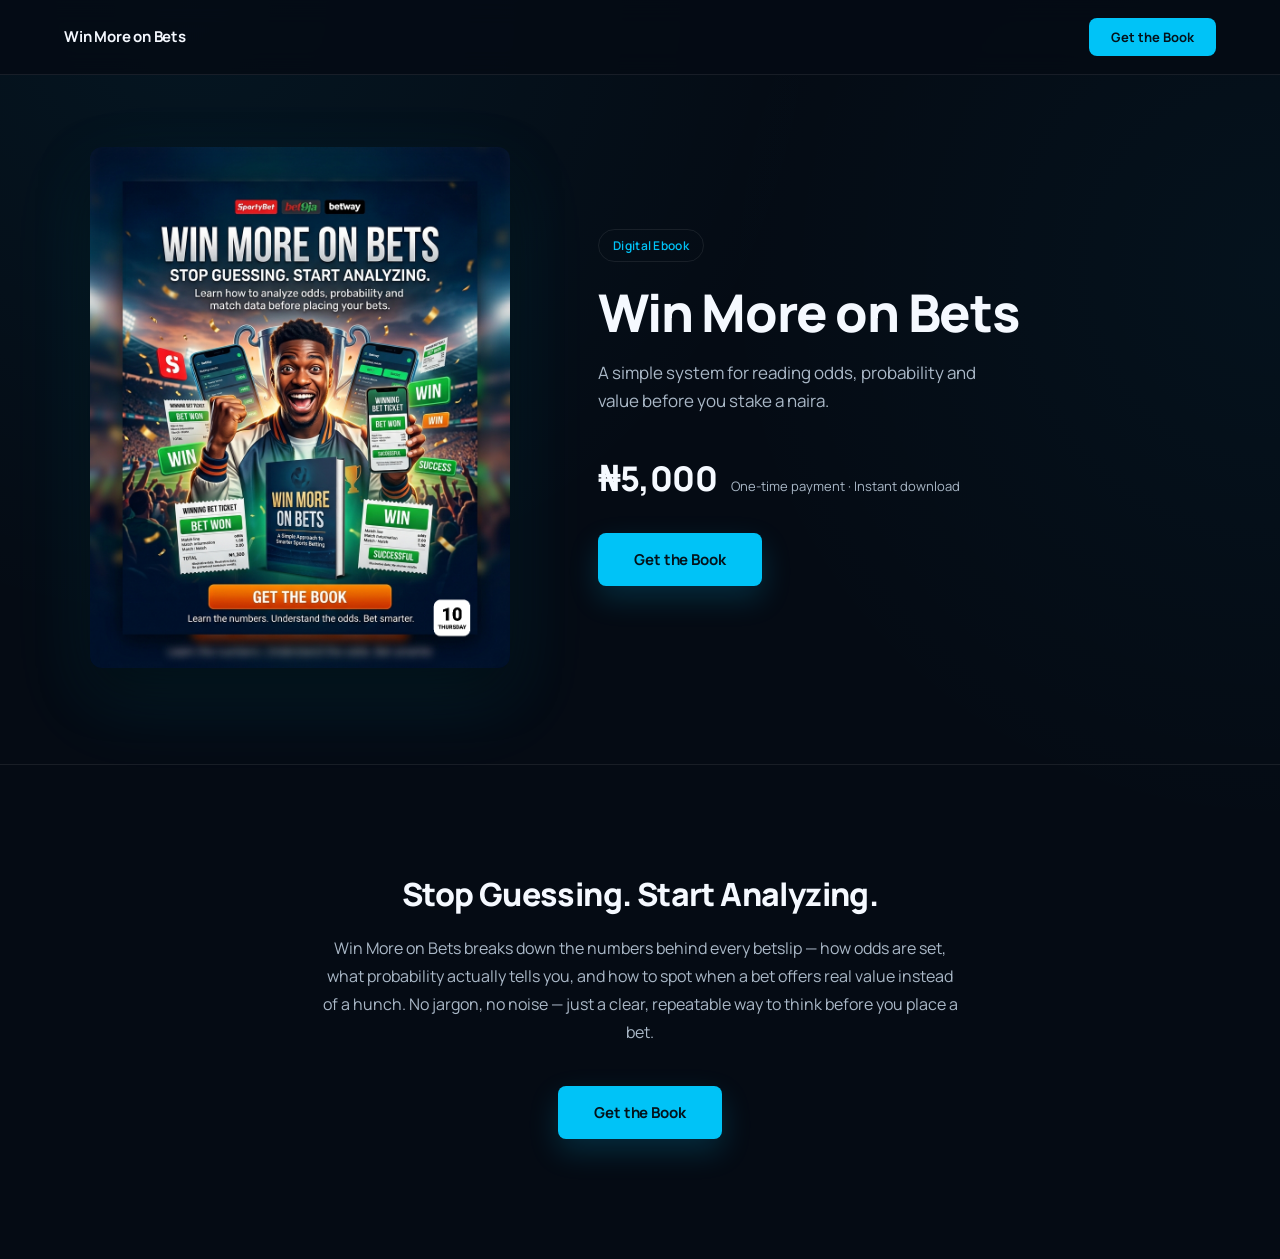
==== commit ef4c3bb4: "index.html, success.html, css and js updated" ====
--- a/index.html
+++ b/index.html
@@ -4,20 +4,25 @@
     <meta charset="UTF-8">
     <meta name="viewport" content="width=device-width, initial-scale=1.0">
     <meta name="description" content="Learn to use simple mathematics and probability to make more informed sports betting decisions. Win More on Bets.">
-    <meta name="theme-color" content="#ffffff">
-    
+    <meta name="theme-color" content="#050B14">
+
     <!-- Open Graph -->
     <meta property="og:title" content="Win More on Bets — Stop Guessing. Start Analyzing.">
     <meta property="og:description" content="Learn to use simple mathematics, probability and betting odds analysis to make more informed betting decisions.">
     <meta property="og:type" content="website">
     <meta property="og:url" content="https://winmoreonbets.com">
-    
+
     <!-- Twitter Card -->
     <meta name="twitter:card" content="summary_large_image">
     <meta name="twitter:title" content="Win More on Bets">
     <meta name="twitter:description" content="Stop guessing. Start analyzing your bets.">
-    
+
     <title>Win More on Bets — Premium Betting Analysis</title>
+
+    <link rel="preconnect" href="https://fonts.googleapis.com">
+    <link rel="preconnect" href="https://fonts.gstatic.com" crossorigin>
+    <link href="https://fonts.googleapis.com/css2?family=Manrope:wght@400;500;600;700;800&display=swap" rel="stylesheet">
+
     <link rel="stylesheet" href="style.css">
 </head>
 
@@ -26,98 +31,71 @@
     <!-- HEADER -->
     <header class="header">
         <div class="header-container">
-            <div class="brand">WIN MORE ON BETS</div>
-            <button class="btn-header-cta" id="header-cta">GET THE BOOK</button>
+            <span class="brand">Win More on Bets</span>
+            <button class="btn-header-cta" id="header-cta">Get the Book</button>
         </div>
     </header>
 
-    <!-- SECTION 1: HERO / EDITORIAL -->
-    <section class="hero" id="section-1">
-        <div class="hero-grid">
-            <!-- Left: Editorial Content -->
-            <div class="hero-editorial">
-                <div class="hero-label">THE MATHEMATICS OF BETTING</div>
-                <h1 class="hero-headline">
-                    WIN<br>
-                    MORE<br>
-                    ON BETS.
-                </h1>
-                <p class="hero-tagline">Stop guessing. Learn how to analyze odds, probability and match data before placing your next bet.</p>
-                
-                <div class="hero-cta-group">
-                    <div class="price-display">₦5,000</div>
-                    <button class="btn btn-primary btn-lg" id="cta-hero">GET THE BOOK</button>
-                    <p class="hero-info">DIGITAL PDF • INSTANT ACCESS • ₦5,000</p>
+    <main>
+        <!-- HERO / PRODUCT SECTION -->
+        <section class="hero" id="product">
+            <div class="hero-container">
+
+                <div class="hero-visual">
+                    <div class="book-glow" aria-hidden="true"></div>
+                    <img
+                        src="images/book-cover.webp"
+                        alt="Win More on Bets ebook cover"
+                        class="book-image"
+                        width="900"
+                        height="1090"
+                    >
                 </div>
+
+                <div class="hero-content">
+                    <span class="eyebrow">Digital Ebook</span>
+                    <h1 class="hero-title">Win More on Bets</h1>
+                    <p class="hero-tagline">A simple system for reading odds, probability and value before you stake a naira.</p>
+
+                    <div class="price-row">
+                        <span class="price">₦5,000</span>
+                        <span class="price-note">One-time payment · Instant download</span>
+                    </div>
+
+                    <button class="btn btn-primary" id="cta-hero">Get the Book</button>
+                </div>
+
             </div>
+        </section>
 
-            <!-- Right: Book Cover & Decorative Elements -->
-            <div class="hero-visual">
-                <div class="book-mockup">
-                    <img src="images/book-cover.png" alt="Win More on Bets book cover" class="book-image">
-                    <div class="book-shadow"></div>
-                </div>
-                <div class="hero-decoration">
-                    <div class="stat-badge">ODDS</div>
-                    <div class="stat-badge">PROBABILITY</div>
-                    <div class="stat-badge">FORM</div>
-                    <div class="stat-badge">VALUE</div>
-                </div>
+        <!-- DETAILS SECTION -->
+        <section class="details" id="details">
+            <div class="details-container">
+                <h2 class="details-title">Stop Guessing. Start Analyzing.</h2>
+                <p class="details-text">
+                    Win More on Bets breaks down the numbers behind every betslip — how odds are set,
+                    what probability actually tells you, and how to spot when a bet offers real value
+                    instead of a hunch. No jargon, no noise — just a clear, repeatable way to think
+                    before you place a bet.
+                </p>
+
+                <button class="btn btn-primary" id="cta-final">Get the Book</button>
             </div>
-        </div>
-    </section>
-
-    <!-- WHAT'S INSIDE -->
-    <section class="chapters-section">
-        <div class="chapters-container">
-            <h2 class="section-title">WHAT'S INSIDE</h2>
-            <div class="chapters-list">
-                <div class="chapter-item">
-                    <span class="chapter-num">01</span>
-                    <h3>THE TRUTH ABOUT BETTING</h3>
-                </div>
-                <div class="chapter-item">
-                    <span class="chapter-num">02</span>
-                    <h3>UNDERSTANDING WHAT ODDS REALLY MEAN</h3>
-                </div>
-                <div class="chapter-item">
-                    <span class="chapter-num">03</span>
-                    <h3>THE MAGICAL METHOD</h3>
-                </div>
-                <div class="chapter-item">
-                    <span class="chapter-num">04</span>
-                    <h3>PUTTING THE NUMBERS TOGETHER</h3>
-                </div>
-                <div class="chapter-item">
-                    <span class="chapter-num">05</span>
-                    <h3>BUILDING YOUR BETTING STRATEGY</h3>
-                </div>
-            </div>
-        </div>
-    </section>
-
-    <!-- FINAL CTA -->
-    <section class="cta-final">
-        <div class="cta-container">
-            <h2>READY TO LOOK AT BETTING DIFFERENTLY?</h2>
-            <p class="cta-product">WIN MORE ON BETS</p>
-            <div class="cta-price">₦5,000</div>
-            <button class="btn btn-primary btn-lg" id="cta-final">GET THE BOOK</button>
-        </div>
-    </section>
+        </section>
+    </main>
 
     <!-- PAYMENT MODAL -->
     <div class="payment-modal" id="payment-modal">
         <div class="payment-modal-content">
-            <button class="modal-close" id="modal-close">✕</button>
-            <h2>Complete Your Purchase</h2>
-            
+            <button class="modal-close" id="modal-close" aria-label="Close">✕</button>
+            <h2>Get Your Book</h2>
+
             <div class="payment-summary">
-                <div class="summary-item">
+                <div class="summary-row">
                     <span>Win More on Bets</span>
                     <span>₦5,000</span>
                 </div>
-                <div class="summary-total">
+                <div class="summary-row summary-total">
                     <span>Total</span>
                     <span>₦5,000</span>
                 </div>
@@ -126,35 +104,15 @@
             <form id="paymentForm">
                 <div class="form-group">
                     <label for="email">Email Address</label>
-                    <input
-                        type="email"
-                        id="email"
-                        name="email"
-                        placeholder="Enter your email"
-                        required
-                    >
-                    <p class="form-hint">We'll send your book access link to this email.</p>
+                    <input type="email" id="email" name="email" required placeholder="you@example.com">
+                    <p class="form-hint">We'll send your book and payment confirmation to this address.</p>
                 </div>
-
-                <button type="submit" id="buyButton" class="btn btn-primary btn-lg">
-                    Buy Now — ₦5,000
-                </button>
+                <button type="submit" class="btn btn-primary btn-block" id="buyButton">Pay ₦5,000</button>
+                <p id="message" class="message"></p>
             </form>
-
-            <p id="message" class="message"></p>
         </div>
     </div>
 
-    <!-- LIGHTBOX -->
-    <div class="lightbox" id="lightbox">
-        <button class="lightbox-close" id="lightbox-close">✕</button>
-        <button class="lightbox-prev" id="lightbox-prev">❮</button>
-        <div class="lightbox-content">
-            <img id="lightbox-image" src="" alt="Gallery image">
-        </div>
-        <button class="lightbox-next" id="lightbox-next">❯</button>
-    </div>
-
-    <script src="script.js"></script>
+    <script src="script.js" defer></script>
 </body>
-</html>+</html>
--- a/style.css
+++ b/style.css
@@ -1,19 +1,26 @@
 /* ============================================
-   ROOT VARIABLES
+   CSS VARIABLES & ROOT
    ============================================ */
 
 :root {
-    --bg-primary: #fafaf8;
-    --bg-secondary: #ffffff;
-    --text-primary: #1a1a18;
-    --text-secondary: #666662;
-    --accent-green: #22c55e;
-    --accent-dark-green: #15803d;
-    --border-light: rgba(0, 0, 0, 0.06);
-    --shadow-subtle: 0 2px 8px rgba(0, 0, 0, 0.04);
-    --shadow-md: 0 8px 20px rgba(0, 0, 0, 0.08);
-    --shadow-lg: 0 16px 40px rgba(0, 0, 0, 0.12);
-}
+    --bg-primary: #050B14;
+    --bg-secondary: #0A1220;
+    --text-primary: #F5F9FF;
+    --text-secondary: #AAB8C7;
+    --accent-blue: #00C3F7;
+    --accent-dark-blue: #036884;
+    --border-light: rgba(255, 255, 255, 0.08);
+
+    --shadow-glow: 0 30px 80px rgba(0, 195, 247, 0.12);
+    --shadow-card: 0 20px 50px rgba(0, 0, 0, 0.45);
+    --radius-lg: 20px;
+    --radius-md: 12px;
+    --radius-sm: 8px;
+}
+
+/* ============================================
+   RESET & GLOBAL STYLES
+   ============================================ */
 
 * {
     margin: 0;
@@ -23,14 +30,29 @@
 
 html {
     scroll-behavior: smooth;
+    -webkit-font-smoothing: antialiased;
+    -moz-osx-font-smoothing: grayscale;
 }
 
 body {
-    font-family: -apple-system, BlinkMacSystemFont, 'Segoe UI', 'Roboto', 'Helvetica Neue', sans-serif;
+    font-family: 'Manrope', -apple-system, BlinkMacSystemFont, 'Segoe UI', sans-serif;
     background-color: var(--bg-primary);
+    background-image:
+        radial-gradient(circle at 15% 0%, rgba(0, 195, 247, 0.06) 0%, transparent 45%),
+        radial-gradient(circle at 100% 30%, rgba(0, 195, 247, 0.04) 0%, transparent 40%);
+    background-attachment: fixed;
     color: var(--text-primary);
     line-height: 1.6;
     overflow-x: hidden;
+}
+
+img {
+    max-width: 100%;
+    display: block;
+}
+
+.btn {
+    font-family: inherit;
 }
 
 @media (prefers-reduced-motion: reduce) {
@@ -52,434 +74,219 @@
     position: sticky;
     top: 0;
     z-index: 1000;
-    background-color: var(--bg-secondary);
+    background: rgba(5, 11, 20, 0.85);
+    backdrop-filter: blur(12px);
+    -webkit-backdrop-filter: blur(12px);
     border-bottom: 1px solid var(--border-light);
-    padding: 20px 0;
-    backdrop-filter: blur(10px);
+    padding: 18px 0;
 }
 
 .header-container {
-    max-width: 1400px;
+    max-width: 1200px;
     margin: 0 auto;
-    padding: 0 20px;
+    padding: 0 24px;
     display: flex;
     justify-content: space-between;
     align-items: center;
-    gap: 40px;
+    gap: 16px;
 }
 
 .brand {
+    font-size: 15px;
+    font-weight: 700;
+    letter-spacing: -0.2px;
+    color: var(--text-primary);
+}
+
+.btn-header-cta {
+    padding: 10px 22px;
+    background-color: var(--accent-blue);
+    color: #04121A;
+    border: none;
+    border-radius: var(--radius-sm);
     font-size: 13px;
-    font-weight: 800;
-    letter-spacing: 1.5px;
-    color: var(--text-primary);
-    text-transform: uppercase;
-    flex-shrink: 0;
-}
-
-.nav {
-    display: flex;
-    gap: 40px;
-    align-items: center;
-    flex-grow: 1;
-}
-
-.nav-link {
+    font-weight: 700;
+    font-family: inherit;
+    cursor: pointer;
+    transition: background-color 0.25s ease, transform 0.25s ease;
+    white-space: nowrap;
+}
+
+.btn-header-cta:hover {
+    background-color: var(--accent-dark-blue);
+    color: var(--text-primary);
+    transform: translateY(-1px);
+}
+
+/* ============================================
+   HERO / PRODUCT SECTION
+   ============================================ */
+
+.hero {
+    padding: 72px 24px 96px;
+}
+
+.hero-container {
+    max-width: 1100px;
+    margin: 0 auto;
+    display: grid;
+    grid-template-columns: minmax(0, 420px) 1fr;
+    gap: 88px;
+    align-items: center;
+}
+
+.hero-visual {
+    position: relative;
+    display: flex;
+    align-items: center;
+    justify-content: center;
+}
+
+.book-glow {
+    position: absolute;
+    width: 80%;
+    height: 80%;
+    background: radial-gradient(circle, rgba(0, 195, 247, 0.22) 0%, transparent 70%);
+    filter: blur(30px);
+    z-index: 0;
+    pointer-events: none;
+}
+
+.book-image {
+    position: relative;
+    z-index: 1;
+    width: 100%;
+    height: auto;
+    border-radius: var(--radius-md);
+    box-shadow: var(--shadow-card), var(--shadow-glow);
+}
+
+.hero-content {
+    display: flex;
+    flex-direction: column;
+    align-items: flex-start;
+}
+
+.eyebrow {
+    display: inline-flex;
+    align-items: center;
+    gap: 8px;
+    padding: 6px 14px;
+    border: 1px solid var(--border-light);
+    border-radius: 100px;
     font-size: 12px;
     font-weight: 600;
-    letter-spacing: 0.8px;
-    color: var(--text-secondary);
-    text-transform: uppercase;
-    text-decoration: none;
-    transition: color 0.3s ease;
-}
-
-.nav-link:hover {
-    color: var(--accent-green);
-}
-
-.btn-header-cta {
-    padding: 10px 24px;
-    background-color: var(--accent-green);
-    color: #ffffff;
+    letter-spacing: 0.3px;
+    color: var(--accent-blue);
+    margin-bottom: 24px;
+}
+
+.hero-title {
+    font-size: 52px;
+    font-weight: 800;
+    line-height: 1.05;
+    letter-spacing: -1.2px;
+    color: var(--text-primary);
+    margin-bottom: 18px;
+}
+
+.hero-tagline {
+    font-size: 17px;
+    line-height: 1.65;
+    color: var(--text-secondary);
+    max-width: 420px;
+    margin-bottom: 36px;
+}
+
+.price-row {
+    display: flex;
+    align-items: baseline;
+    gap: 14px;
+    flex-wrap: wrap;
+    margin-bottom: 28px;
+}
+
+.price {
+    font-size: 34px;
+    font-weight: 800;
+    color: var(--text-primary);
+    letter-spacing: -0.5px;
+}
+
+.price-note {
+    font-size: 13px;
+    color: var(--text-secondary);
+}
+
+/* ============================================
+   BUTTONS
+   ============================================ */
+
+.btn {
+    padding: 16px 36px;
     border: none;
-    border-radius: 6px;
-    font-size: 12px;
-    font-weight: 700;
-    letter-spacing: 0.5px;
-    text-transform: uppercase;
+    border-radius: var(--radius-sm);
+    font-size: 15px;
+    font-weight: 700;
+    letter-spacing: -0.1px;
     cursor: pointer;
-    transition: all 0.3s ease;
-    flex-shrink: 0;
-}
-
-.btn-header-cta:hover {
-    background-color: var(--accent-dark-green);
-    transform: translateY(-1px);
-}
-
-/* ============================================
-   HERO SECTION
-   ============================================ */
-
-.hero {
-    padding: 80px 20px;
-    background-color: var(--bg-primary);
-}
-
-.hero-grid {
-    max-width: 1400px;
-    margin: 0 auto;
-    display: grid;
-    grid-template-columns: 1fr 1fr;
-    gap: 80px;
-    align-items: center;
-}
-
-.hero-label {
-    font-size: 12px;
-    font-weight: 700;
-    letter-spacing: 2px;
-    color: var(--accent-green);
-    text-transform: uppercase;
-    margin-bottom: 24px;
-}
-
-.hero-headline {
-    font-size: 64px;
-    font-weight: 900;
-    line-height: 1;
-    letter-spacing: -2px;
-    margin-bottom: 32px;
-    color: var(--text-primary);
-}
-
-.hero-tagline {
-    font-size: 18px;
-    line-height: 1.7;
-    color: var(--text-secondary);
-    margin-bottom: 48px;
-    max-width: 500px;
-}
-
-.hero-cta-group {
-    display: flex;
-    flex-direction: column;
-    gap: 20px;
-    align-items: flex-start;
-}
-
-.price-display {
-    font-size: 48px;
-    font-weight: 900;
-    color: var(--accent-green);
-}
-
-.hero-info {
-    font-size: 11px;
-    letter-spacing: 1px;
-    color: var(--text-secondary);
-    text-transform: uppercase;
-}
-
-.hero-visual {
-    position: relative;
-    display: flex;
-    align-items: flex-start;
+    transition: background-color 0.25s ease, transform 0.25s ease, box-shadow 0.25s ease;
+    display: inline-flex;
+    align-items: center;
     justify-content: center;
 }
 
-.book-mockup {
-    position: relative;
-    z-index: 10;
-}
-
-.book-image {
+.btn-primary {
+    background-color: var(--accent-blue);
+    color: #04121A;
+    box-shadow: 0 12px 30px rgba(0, 195, 247, 0.18);
+}
+
+.btn-primary:hover {
+    background-color: var(--accent-dark-blue);
+    color: var(--text-primary);
+    transform: translateY(-2px);
+    box-shadow: 0 16px 36px rgba(0, 195, 247, 0.25);
+}
+
+.btn-primary:active {
+    transform: translateY(0);
+}
+
+.btn-block {
     width: 100%;
-    max-width: 550px;
-    height: auto;
-    display: block;
-    border-radius: 12px;
-    box-shadow: var(--shadow-lg);
-    background: linear-gradient(135deg, #e8e8e8 0%, #f5f5f5 100%);
-    aspect-ratio: 9 / 12;
-    object-fit: cover;
-}
-
-.book-shadow {
-    position: absolute;
-    width: 100%;
-    height: 20px;
-    bottom: -40px;
-    left: 0;
-    background: radial-gradient(ellipse at center, rgba(0, 0, 0, 0.1), rgba(0, 0, 0, 0));
-    border-radius: 50%;
-}
-
-.hero-decoration {
-    position: absolute;
-    top: -40px;
-    right: -60px;
-    z-index: 1;
-    display: flex;
-    flex-direction: column;
-    gap: 12px;
-    opacity: 0.7;
-}
-
-.stat-badge {
-    font-size: 11px;
-    font-weight: 700;
-    letter-spacing: 1.2px;
-    color: var(--text-secondary);
-    text-transform: uppercase;
-    padding: 8px 12px;
-    background-color: var(--bg-secondary);
-    border: 1px solid var(--border-light);
-    border-radius: 6px;
-}
-
-/* ============================================
-   RESULTS SECTION
-   ============================================ */
-
-.results {
-    padding: 80px 20px;
-    background-color: var(--bg-secondary);
+}
+
+/* ============================================
+   DETAILS SECTION
+   ============================================ */
+
+.details {
+    padding: 20px 24px 120px;
     border-top: 1px solid var(--border-light);
 }
 
-.results-container {
-    max-width: 1400px;
-    margin: 0 auto;
-}
-
-.results-header {
-    margin-bottom: 60px;
-}
-
-.results-title {
-    font-size: 48px;
-    font-weight: 900;
-    line-height: 1.1;
-    letter-spacing: -1px;
-    margin-bottom: 20px;
-    color: var(--text-primary);
-}
-
-.results-description {
-    font-size: 16px;
-    line-height: 1.7;
-    color: var(--text-secondary);
-    max-width: 600px;
-}
-
-/* Editorial Gallery Layout */
-.gallery-editorial {
-    display: grid;
-    grid-template-columns: 2fr 1fr;
-    gap: 24px;
-    margin-bottom: 24px;
-}
-
-.gallery-large {
-    grid-row: span 2;
-}
-
-.gallery-column {
-    display: flex;
-    flex-direction: column;
-    gap: 24px;
-}
-
-.gallery-full {
-    display: grid;
-    grid-template-columns: 1fr;
-}
-
-.gallery-item {
-    position: relative;
-    aspect-ratio: 1;
-    border-radius: 12px;
-    overflow: hidden;
-    cursor: pointer;
-    transition: all 0.3s ease;
-    background-color: var(--bg-primary);
-    box-shadow: var(--shadow-md);
-}
-
-.gallery-medium {
-    aspect-ratio: 1.2;
-}
-
-.gallery-item img {
-    width: 100%;
-    height: 100%;
-    object-fit: cover;
-    display: block;
-    transition: transform 0.3s ease;
-}
-
-.gallery-overlay {
-    position: absolute;
-    top: 0;
-    left: 0;
-    width: 100%;
-    height: 100%;
-    background-color: rgba(0, 0, 0, 0);
-    transition: background-color 0.3s ease;
-    z-index: 1;
-}
-
-.gallery-item:hover {
-    transform: translateY(-6px);
-    box-shadow: var(--shadow-lg);
-}
-
-.gallery-item:hover img {
-    transform: scale(1.02);
-}
-
-.gallery-item:hover .gallery-overlay {
-    background-color: rgba(0, 0, 0, 0.1);
-}
-
-/* ============================================
-   CHAPTERS SECTION
-   ============================================ */
-
-.chapters-section {
-    padding: 60px 20px;
-    background-color: var(--bg-primary);
-    border-top: 1px solid var(--border-light);
-}
-
-.chapters-container {
-    max-width: 1000px;
-    margin: 0 auto;
-}
-
-.section-title {
-    font-size: 32px;
-    font-weight: 900;
-    letter-spacing: -1px;
-    margin-bottom: 40px;
-    color: var(--text-primary);
-}
-
-.chapters-list {
-    display: flex;
-    flex-direction: column;
-    gap: 24px;
-}
-
-.chapter-item {
-    display: flex;
-    gap: 24px;
-    align-items: flex-start;
-    padding-bottom: 24px;
-    border-bottom: 1px solid var(--border-light);
-}
-
-.chapter-item:last-child {
-    border-bottom: none;
-}
-
-.chapter-num {
-    font-size: 18px;
-    font-weight: 900;
-    color: var(--accent-green);
-    flex-shrink: 0;
-    min-width: 40px;
-}
-
-.chapter-item h3 {
-    font-size: 16px;
-    font-weight: 700;
-    letter-spacing: -0.3px;
-    line-height: 1.4;
-    color: var(--text-primary);
-}
-
-/* ============================================
-   CTA FINAL SECTION
-   ============================================ */
-
-.cta-final {
-    padding: 80px 20px;
-    background: linear-gradient(135deg, var(--bg-secondary) 0%, #f5f5f2 100%);
-    border-top: 1px solid var(--border-light);
-}
-
-.cta-container {
-    max-width: 700px;
+.details-container {
+    max-width: 640px;
     margin: 0 auto;
     text-align: center;
-}
-
-.cta-container h2 {
-    font-size: 40px;
-    font-weight: 900;
+    padding-top: 90px;
+}
+
+.details-title {
+    font-size: 32px;
+    font-weight: 800;
+    letter-spacing: -0.6px;
     line-height: 1.2;
-    letter-spacing: -1px;
-    margin-bottom: 32px;
-    color: var(--text-primary);
-}
-
-.cta-product {
-    font-size: 18px;
-    font-weight: 700;
-    letter-spacing: 0.5px;
-    color: var(--text-primary);
-    margin-bottom: 16px;
-    text-transform: uppercase;
-}
-
-.cta-price {
-    font-size: 48px;
-    font-weight: 900;
-    color: var(--accent-green);
-    margin-bottom: 32px;
-}
-
-/* ============================================
-   BUTTONS
-   ============================================ */
-
-.btn {
-    padding: 16px 40px;
-    border: none;
-    border-radius: 8px;
-    font-size: 14px;
-    font-weight: 700;
-    letter-spacing: 0.5px;
-    text-transform: uppercase;
-    cursor: pointer;
-    transition: all 0.3s ease;
-    display: inline-block;
-    text-align: center;
-}
-
-.btn-primary {
-    background-color: var(--accent-green);
-    color: #ffffff;
-}
-
-.btn-primary:hover {
-    background-color: var(--accent-dark-green);
-    transform: translateY(-2px);
-    box-shadow: 0 8px 20px rgba(34, 197, 94, 0.2);
-}
-
-.btn-primary:active {
-    transform: translateY(0);
-}
-
-.btn-lg {
-    width: 100%;
-    max-width: 100%;
-    padding: 16px 40px;
-    font-size: 15px;
+    color: var(--text-primary);
+    margin-bottom: 20px;
+}
+
+.details-text {
+    font-size: 16px;
+    line-height: 1.75;
+    color: var(--text-secondary);
+    margin-bottom: 40px;
 }
 
 /* ============================================
@@ -489,15 +296,16 @@
 .payment-modal {
     display: none;
     position: fixed;
-    top: 0;
-    left: 0;
+    inset: 0;
     width: 100%;
     height: 100%;
-    background-color: rgba(0, 0, 0, 0.5);
+    background-color: rgba(2, 6, 12, 0.75);
     z-index: 2000;
     align-items: center;
     justify-content: center;
     padding: 20px;
+    backdrop-filter: blur(6px);
+    -webkit-backdrop-filter: blur(6px);
 }
 
 .payment-modal.active {
@@ -507,12 +315,20 @@
 .payment-modal-content {
     background-color: var(--bg-secondary);
     border: 1px solid var(--border-light);
-    border-radius: 12px;
+    border-radius: var(--radius-lg);
     padding: 40px;
-    max-width: 500px;
+    max-width: 440px;
     width: 100%;
     position: relative;
-    box-shadow: var(--shadow-lg);
+    box-shadow: var(--shadow-card);
+}
+
+.payment-modal-content h2 {
+    font-size: 20px;
+    font-weight: 700;
+    letter-spacing: -0.3px;
+    margin-bottom: 24px;
+    color: var(--text-primary);
 }
 
 .modal-close {
@@ -521,532 +337,306 @@
     right: 16px;
     background: none;
     border: none;
-    font-size: 24px;
+    font-size: 18px;
     color: var(--text-secondary);
     cursor: pointer;
-    transition: color 0.3s ease;
-    padding: 4px;
+    transition: color 0.2s ease;
+    line-height: 1;
+    padding: 6px;
 }
 
 .modal-close:hover {
     color: var(--text-primary);
 }
 
-.payment-modal-content h2 {
-    font-size: 24px;
-    font-weight: 700;
-    margin-bottom: 28px;
-    color: var(--text-primary);
-}
-
 .payment-summary {
-    background-color: var(--bg-primary);
+    background-color: rgba(255, 255, 255, 0.03);
     border: 1px solid var(--border-light);
-    border-radius: 8px;
-    padding: 20px;
-    margin-bottom: 28px;
-}
-
-.summary-item {
+    border-radius: var(--radius-sm);
+    padding: 18px 20px;
+    margin-bottom: 24px;
+}
+
+.summary-row {
     display: flex;
     justify-content: space-between;
-    padding: 12px 0;
     font-size: 14px;
     color: var(--text-secondary);
-    border-bottom: 1px solid var(--border-light);
-}
-
-.summary-item:last-child {
-    border-bottom: none;
+    padding: 6px 0;
 }
 
 .summary-total {
-    display: flex;
-    justify-content: space-between;
-    padding: 12px 0;
-    margin-top: 8px;
-    font-size: 16px;
-    font-weight: 700;
-    color: var(--text-primary);
+    border-top: 1px solid var(--border-light);
+    margin-top: 6px;
+    padding-top: 12px;
+    font-weight: 700;
+    color: var(--text-primary);
+    font-size: 15px;
 }
 
 .form-group {
-    margin-bottom: 24px;
+    margin-bottom: 20px;
 }
 
 .form-group label {
     display: block;
+    font-size: 13px;
+    font-weight: 600;
+    color: var(--text-secondary);
     margin-bottom: 8px;
-    font-weight: 600;
-    font-size: 13px;
-    color: var(--text-primary);
 }
 
 .form-group input {
     width: 100%;
-    padding: 12px 14px;
-    background-color: var(--bg-primary);
+    padding: 13px 14px;
+    background-color: rgba(255, 255, 255, 0.03);
     border: 1px solid var(--border-light);
-    border-radius: 6px;
+    border-radius: var(--radius-sm);
     color: var(--text-primary);
     font-size: 14px;
-    transition: all 0.3s ease;
+    font-family: inherit;
+    transition: border-color 0.2s ease;
 }
 
 .form-group input:focus {
     outline: none;
-    border-color: var(--accent-green);
-    box-shadow: 0 0 0 3px rgba(34, 197, 94, 0.1);
+    border-color: var(--accent-blue);
 }
 
 .form-hint {
-    margin-top: 6px;
     font-size: 12px;
     color: var(--text-secondary);
+    margin-top: 8px;
+    opacity: 0.8;
 }
 
 .message {
-    margin-top: 16px;
-    padding: 12px;
-    border-radius: 6px;
     font-size: 13px;
     text-align: center;
+    margin-top: 14px;
     min-height: 18px;
 }
 
+.message.error {
+    color: #FF8A8A;
+}
+
 .message.success {
-    background-color: rgba(34, 197, 94, 0.1);
-    color: var(--accent-dark-green);
-}
-
-.message.error {
-    background-color: rgba(239, 68, 68, 0.1);
-    color: #dc2626;
-}
-
-/* ============================================
-   LIGHTBOX
-   ============================================ */
-
-.lightbox {
+    color: var(--accent-blue);
+}
+
+/* ============================================
+   SUCCESS PAGE
+   ============================================ */
+
+.success-main {
+    min-height: 100vh;
+    display: flex;
+    align-items: center;
+    justify-content: center;
+    padding: 24px;
+}
+
+.success-card {
+    width: 100%;
+    max-width: 440px;
+    background-color: var(--bg-secondary);
+    border: 1px solid var(--border-light);
+    border-radius: var(--radius-lg);
+    padding: 48px 36px;
+    text-align: center;
+    box-shadow: var(--shadow-card);
+}
+
+.success-icon {
+    display: flex;
+    align-items: center;
+    justify-content: center;
+    width: 72px;
+    height: 72px;
+    margin: 0 auto 28px;
+    background-color: var(--accent-blue);
+    border-radius: 50%;
+    animation: scaleIn 0.4s ease-out;
+}
+
+.success-icon svg {
+    width: 36px;
+    height: 36px;
+}
+
+@keyframes scaleIn {
+    from {
+        transform: scale(0.8);
+        opacity: 0;
+    }
+    to {
+        transform: scale(1);
+        opacity: 1;
+    }
+}
+
+.success-card h1 {
+    font-size: 26px;
+    font-weight: 800;
+    letter-spacing: -0.5px;
+    margin-bottom: 12px;
+    color: var(--text-primary);
+    line-height: 1.25;
+}
+
+.success-card .success-desc {
+    font-size: 15px;
+    line-height: 1.6;
+    color: var(--text-secondary);
+    margin-bottom: 28px;
+}
+
+.success-card .success-desc strong {
+    color: var(--text-primary);
+    font-weight: 700;
+}
+
+#status {
+    display: block;
+    font-size: 13px;
+    font-weight: 600;
+    color: var(--text-secondary);
+    margin-bottom: 24px;
+    min-height: 18px;
+}
+
+#downloadButton {
+    width: 100%;
+    padding: 15px 24px;
+    background-color: var(--accent-blue);
+    color: #04121A;
+    border: none;
+    border-radius: var(--radius-sm);
+    font-size: 14px;
+    font-weight: 700;
+    font-family: inherit;
+    cursor: pointer;
+    transition: background-color 0.25s ease, transform 0.25s ease;
+    margin-bottom: 28px;
     display: none;
-    position: fixed;
-    top: 0;
-    left: 0;
-    width: 100%;
-    height: 100%;
-    background-color: rgba(0, 0, 0, 0.85);
-    z-index: 2000;
-    align-items: center;
-    justify-content: center;
-    padding: 40px 20px;
-}
-
-.lightbox.active {
-    display: flex;
-}
-
-.lightbox-close {
-    position: absolute;
-    top: 20px;
-    right: 20px;
-    background: none;
-    border: none;
-    font-size: 32px;
-    color: #ffffff;
-    cursor: pointer;
-    transition: color 0.3s ease;
-    z-index: 2001;
-    padding: 4px;
-}
-
-.lightbox-close:hover {
-    color: var(--accent-green);
-}
-
-.lightbox-content {
-    position: relative;
-    width: 100%;
-    max-width: 90vw;
-    max-height: 90vh;
-    display: flex;
-    align-items: center;
-    justify-content: center;
-}
-
-#lightbox-image {
-    max-width: 100%;
-    max-height: 90vh;
-    width: auto;
-    height: auto;
-    border-radius: 8px;
-    box-shadow: 0 20px 60px rgba(0, 0, 0, 0.3);
-}
-
-.lightbox-prev,
-.lightbox-next {
-    position: absolute;
-    top: 50%;
-    transform: translateY(-50%);
-    background-color: rgba(255, 255, 255, 0.1);
-    border: none;
-    color: #ffffff;
-    font-size: 32px;
-    padding: 12px 16px;
-    cursor: pointer;
-    border-radius: 6px;
-    transition: all 0.3s ease;
-    z-index: 2001;
-}
-
-.lightbox-prev:hover,
-.lightbox-next:hover {
-    background-color: var(--accent-green);
-    color: #ffffff;
-}
-
-.lightbox-prev {
-    left: 20px;
-}
-
-.lightbox-next {
-    right: 20px;
+}
+
+#downloadButton:hover:not(:disabled) {
+    background-color: var(--accent-dark-blue);
+    color: var(--text-primary);
+    transform: translateY(-2px);
+}
+
+#downloadButton:disabled {
+    opacity: 0.6;
+    cursor: not-allowed;
+}
+
+.success-branding {
+    font-size: 11px;
+    font-weight: 700;
+    letter-spacing: 1.2px;
+    color: var(--text-secondary);
+    text-transform: uppercase;
+    opacity: 0.55;
 }
 
 /* ============================================
    RESPONSIVE DESIGN
    ============================================ */
 
-@media (max-width: 1024px) {
-    .hero-grid {
+@media (max-width: 900px) {
+    .hero-container {
         grid-template-columns: 1fr;
-        gap: 60px;
-    }
-
-    .hero-headline {
-        font-size: 48px;
-    }
-
-    .book-image {
+        gap: 48px;
+        text-align: center;
+        justify-items: center;
+    }
+
+    .hero-visual {
         max-width: 300px;
-    }
-
-    .gallery-editorial {
-        grid-template-columns: 1fr;
-    }
-
-    .gallery-large {
-        grid-row: auto;
-    }
-}
-
-@media (max-width: 768px) {
+        margin: 0 auto;
+    }
+
+    .hero-content {
+        align-items: center;
+    }
+
+    .hero-tagline {
+        max-width: 460px;
+    }
+
+    .price-row {
+        justify-content: center;
+    }
+
+    .details-container {
+        padding-top: 64px;
+    }
+}
+
+@media (max-width: 560px) {
     .header-container {
-        gap: 20px;
-        padding: 0 16px;
+        padding: 0 18px;
     }
 
     .brand {
-        font-size: 12px;
-    }
-
-    .nav {
-        gap: 20px;
-        flex-grow: 1;
-    }
-
-    .nav-link {
-        font-size: 11px;
+        font-size: 13px;
     }
 
     .btn-header-cta {
         padding: 9px 16px;
-        font-size: 11px;
+        font-size: 12px;
     }
 
     .hero {
-        padding: 60px 16px;
-    }
-
-    .hero-headline {
-        font-size: 36px;
-        margin-bottom: 24px;
+        padding: 48px 20px 64px;
+    }
+
+    .hero-visual {
+        max-width: 230px;
+    }
+
+    .hero-title {
+        font-size: 34px;
+        letter-spacing: -0.8px;
     }
 
     .hero-tagline {
-        font-size: 16px;
-        margin-bottom: 36px;
-    }
-
-    .price-display {
-        font-size: 36px;
-    }
-
-    .book-image {
-        max-width: 240px;
-    }
-
-    .hero-decoration {
-        display: none;
-    }
-
-    .results {
-        padding: 60px 16px;
-    }
-
-    .results-title {
-        font-size: 32px;
-    }
-
-    .results-description {
-        font-size: 14px;
-    }
-
-    .gallery-editorial,
-    .gallery-full {
-        gap: 16px;
-    }
-
-    .chapters-section {
-        padding: 48px 16px;
-    }
-
-    .section-title {
+        font-size: 15px;
+    }
+
+    .price {
+        font-size: 28px;
+    }
+
+    .btn {
+        width: 100%;
+        padding: 15px 24px;
+    }
+
+    .details {
+        padding: 0 20px 80px;
+    }
+
+    .details-title {
         font-size: 24px;
-        margin-bottom: 32px;
-    }
-
-    .chapter-item {
-        gap: 16px;
-        padding-bottom: 16px;
-    }
-
-    .chapter-num {
-        font-size: 16px;
-        min-width: 32px;
-    }
-
-    .chapter-item h3 {
-        font-size: 14px;
-    }
-
-    .cta-final {
-        padding: 60px 16px;
-    }
-
-    .cta-container h2 {
-        font-size: 28px;
-        margin-bottom: 24px;
-    }
-
-    .cta-price {
-        font-size: 36px;
-        margin-bottom: 24px;
-    }
-
-    .btn {
-        padding: 14px 32px;
-        font-size: 13px;
+    }
+
+    .details-text {
+        font-size: 15px;
     }
 
     .payment-modal-content {
-        padding: 24px;
-    }
-
-    .payment-modal-content h2 {
-        font-size: 20px;
-        margin-bottom: 20px;
-    }
-
-    .payment-summary {
-        padding: 16px;
-        margin-bottom: 20px;
-    }
-
-    .lightbox-prev,
-    .lightbox-next {
-        font-size: 24px;
-        padding: 10px 12px;
-    }
-
-    .lightbox-prev {
-        left: 10px;
-    }
-
-    .lightbox-next {
-        right: 10px;
-    }
-}
-
-@media (max-width: 480px) {
-    .header-container {
-        gap: 12px;
-        padding: 0 12px;
-    }
-
-    .brand {
-        font-size: 11px;
-        letter-spacing: 1px;
-    }
-
-    .nav {
-        gap: 12px;
-    }
-
-    .nav-link {
-        font-size: 10px;
-        letter-spacing: 0.5px;
-    }
-
-    .btn-header-cta {
-        padding: 8px 12px;
-        font-size: 10px;
-    }
-
-    .hero {
-        padding: 40px 12px;
-    }
-
-    .hero-label {
-        font-size: 11px;
-        margin-bottom: 16px;
-    }
-
-    .hero-headline {
-        font-size: 28px;
-        margin-bottom: 16px;
-        line-height: 1.1;
-    }
-
-    .hero-tagline {
-        font-size: 14px;
-        margin-bottom: 24px;
-        line-height: 1.6;
-    }
-
-    .hero-cta-group {
-        gap: 16px;
-    }
-
-    .price-display {
-        font-size: 28px;
-    }
-
-    .hero-info {
-        font-size: 10px;
-    }
-
-    .book-image {
-        max-width: 180px;
-    }
-
-    .results {
-        padding: 40px 12px;
-    }
-
-    .results-title {
+        padding: 28px 22px;
+    }
+
+    .success-card {
+        padding: 36px 24px;
+    }
+
+    .success-card h1 {
         font-size: 22px;
-        margin-bottom: 12px;
-    }
-
-    .results-description {
-        font-size: 13px;
-    }
-
-    .gallery-editorial,
-    .gallery-full {
-        gap: 12px;
-        margin-bottom: 12px;
-    }
-
-    .gallery-item {
-        aspect-ratio: 1;
-    }
-
-    .gallery-medium {
-        aspect-ratio: 1;
-    }
-
-    .chapters-section {
-        padding: 36px 12px;
-    }
-
-    .section-title {
-        font-size: 20px;
-        margin-bottom: 24px;
-    }
-
-    .chapter-item {
-        gap: 12px;
-        padding-bottom: 12px;
-    }
-
-    .chapter-num {
-        font-size: 14px;
-        min-width: 28px;
-    }
-
-    .chapter-item h3 {
-        font-size: 13px;
-    }
-
-    .cta-final {
-        padding: 40px 12px;
-    }
-
-    .cta-container h2 {
-        font-size: 20px;
-        margin-bottom: 16px;
-    }
-
-    .cta-product {
-        font-size: 14px;
-        margin-bottom: 12px;
-    }
-
-    .cta-price {
-        font-size: 28px;
-        margin-bottom: 16px;
-    }
-
-    .btn {
-        padding: 12px 24px;
-        font-size: 12px;
-        width: 100%;
-    }
-
-    .payment-modal {
-        padding: 16px;
-    }
-
-    .payment-modal-content {
-        padding: 20px;
-    }
-
-    .payment-modal-content h2 {
-        font-size: 18px;
-    }
-
-    .form-group label {
-        font-size: 12px;
-    }
-
-    .form-group input {
-        font-size: 13px;
-        padding: 11px 12px;
-    }
-
-    .lightbox {
-        padding: 20px 10px;
-    }
-
-    .lightbox-prev,
-    .lightbox-next {
-        font-size: 20px;
-        padding: 8px 10px;
-    }
-
-    .lightbox-close {
-        font-size: 24px;
-    }
-}
+    }
+}
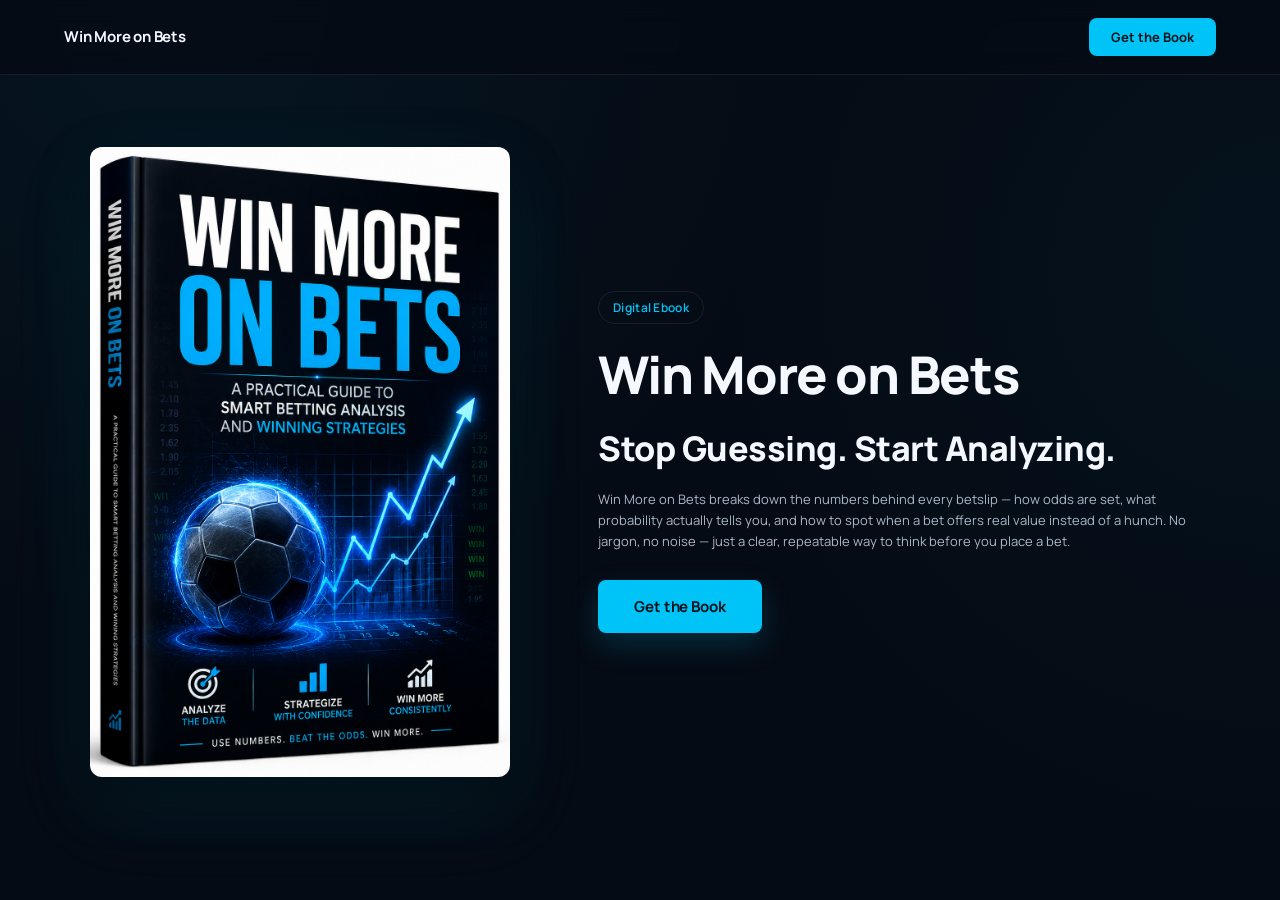
==== commit feb0adb8: "index.html, success.html, css and js updated" ====
--- a/index.html
+++ b/index.html
@@ -55,31 +55,19 @@
                 <div class="hero-content">
                     <span class="eyebrow">Digital Ebook</span>
                     <h1 class="hero-title">Win More on Bets</h1>
-                    <p class="hero-tagline">A simple system for reading odds, probability and value before you stake a naira.</p>
 
                     <div class="price-row">
-                        <span class="price">₦5,000</span>
-                        <span class="price-note">One-time payment · Instant download</span>
+                        <span class="price">Stop Guessing. Start Analyzing.</span>
+                        <span class="price-note">Win More on Bets breaks down the numbers behind every betslip — how odds are set,
+                            what probability actually tells you, and how to spot when a bet offers real value
+                            instead of a hunch. No jargon, no noise — just a clear, repeatable way to think
+                            before you place a bet.
+                        </span>
                     </div>
 
                     <button class="btn btn-primary" id="cta-hero">Get the Book</button>
                 </div>
 
-            </div>
-        </section>
-
-        <!-- DETAILS SECTION -->
-        <section class="details" id="details">
-            <div class="details-container">
-                <h2 class="details-title">Stop Guessing. Start Analyzing.</h2>
-                <p class="details-text">
-                    Win More on Bets breaks down the numbers behind every betslip — how odds are set,
-                    what probability actually tells you, and how to spot when a bet offers real value
-                    instead of a hunch. No jargon, no noise — just a clear, repeatable way to think
-                    before you place a bet.
-                </p>
-
-                <button class="btn btn-primary" id="cta-final">Get the Book</button>
             </div>
         </section>
     </main>
